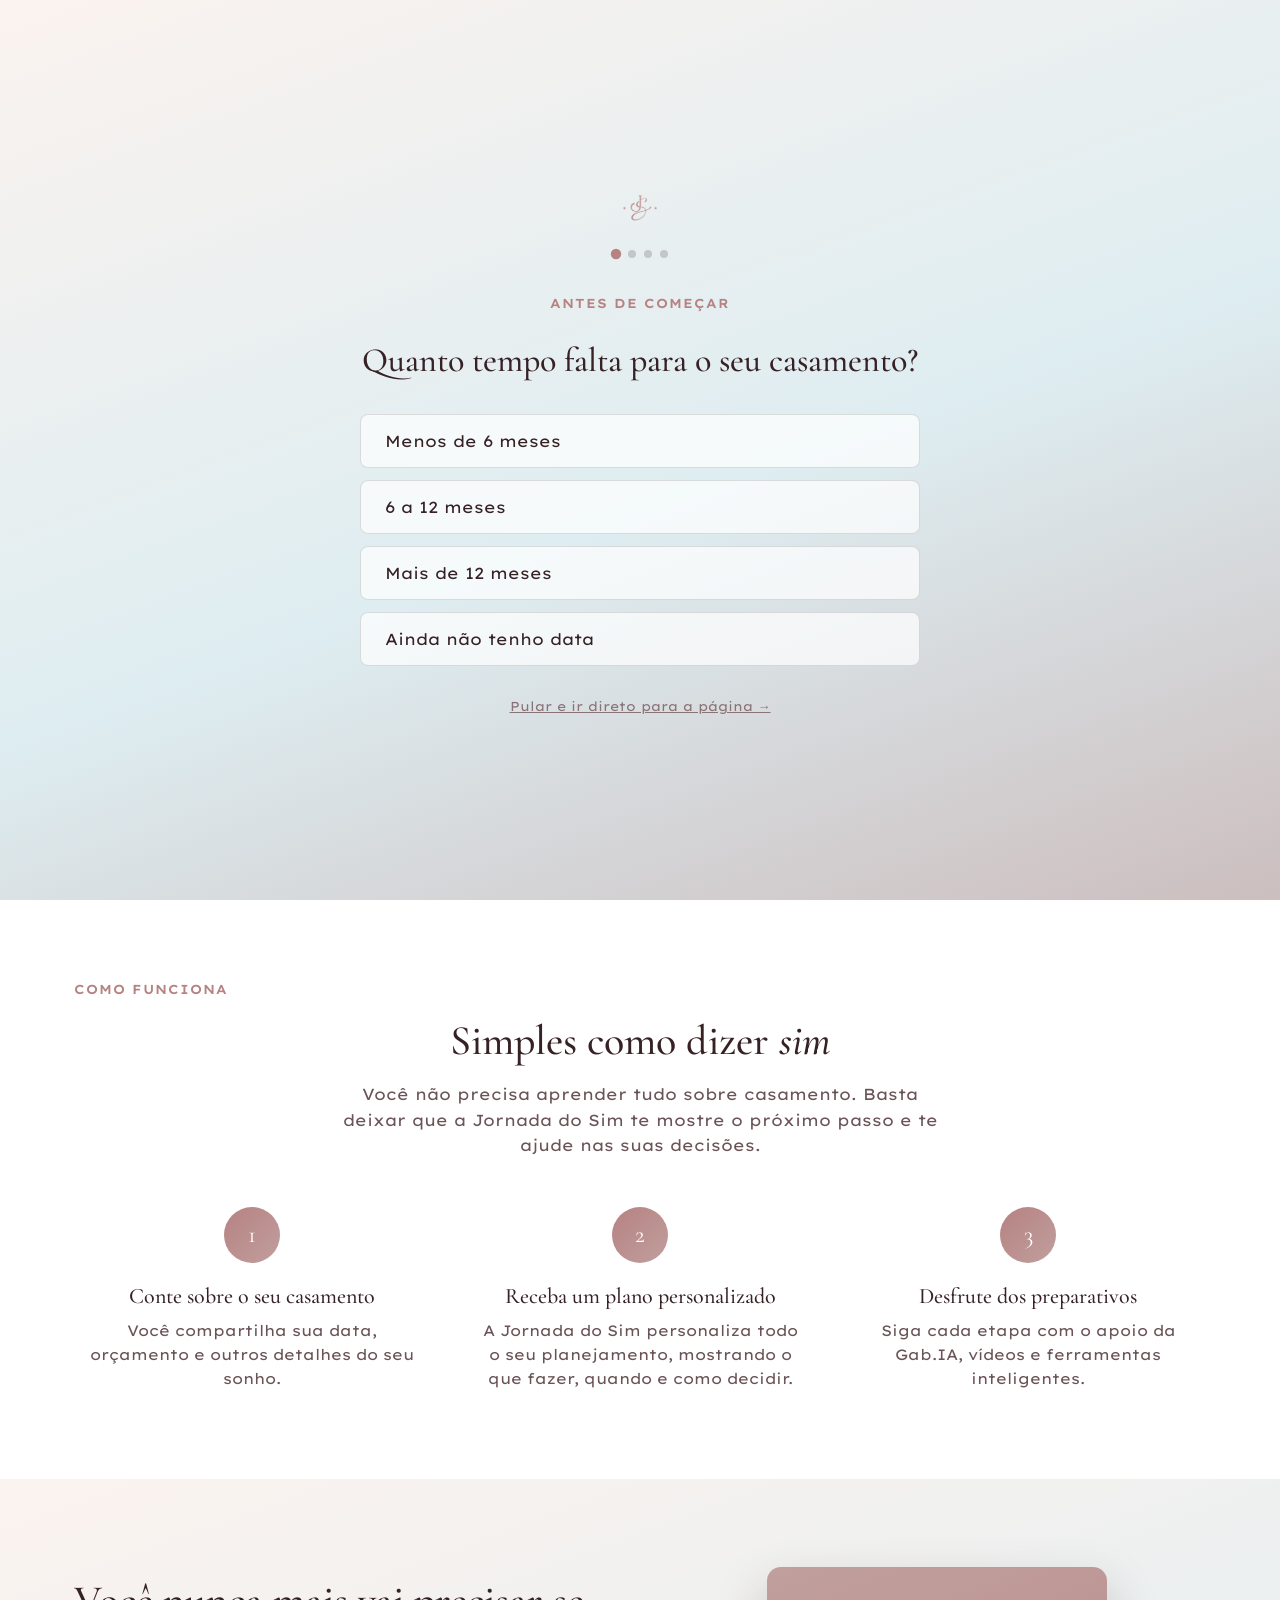
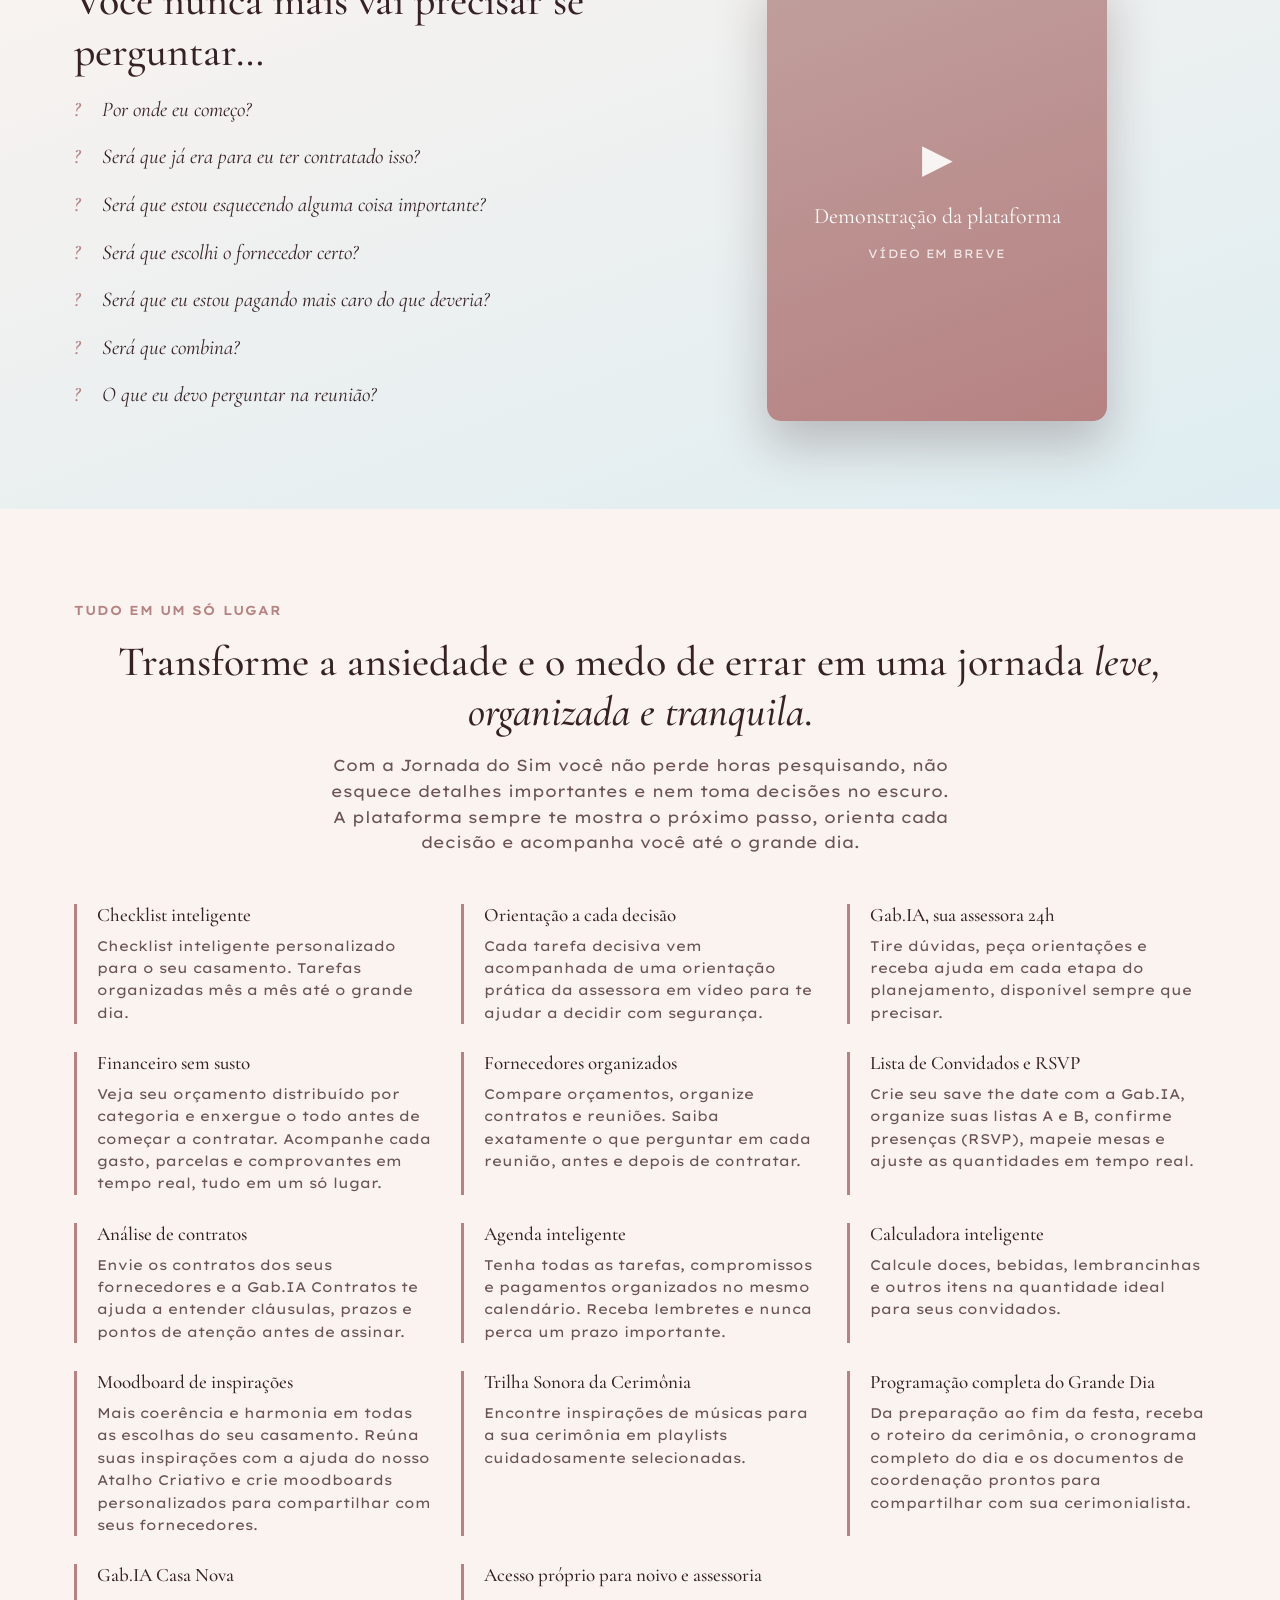
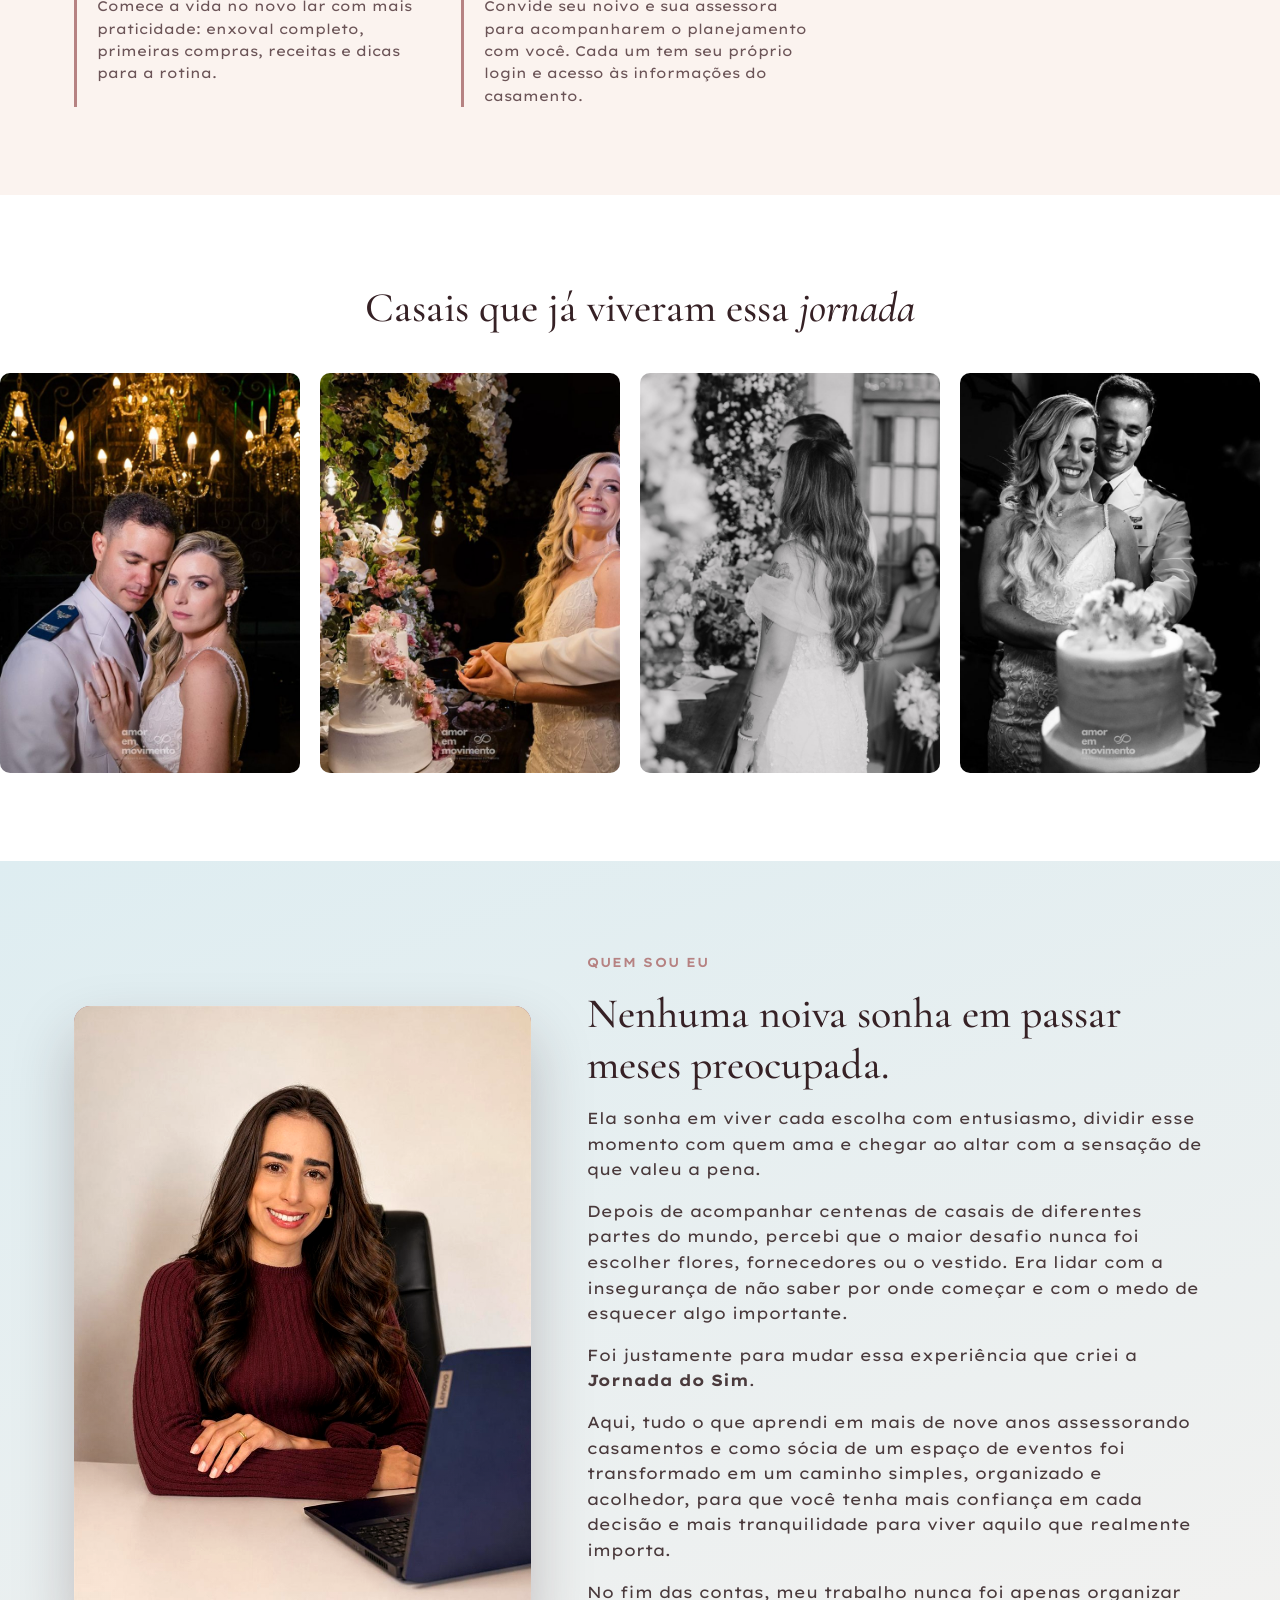
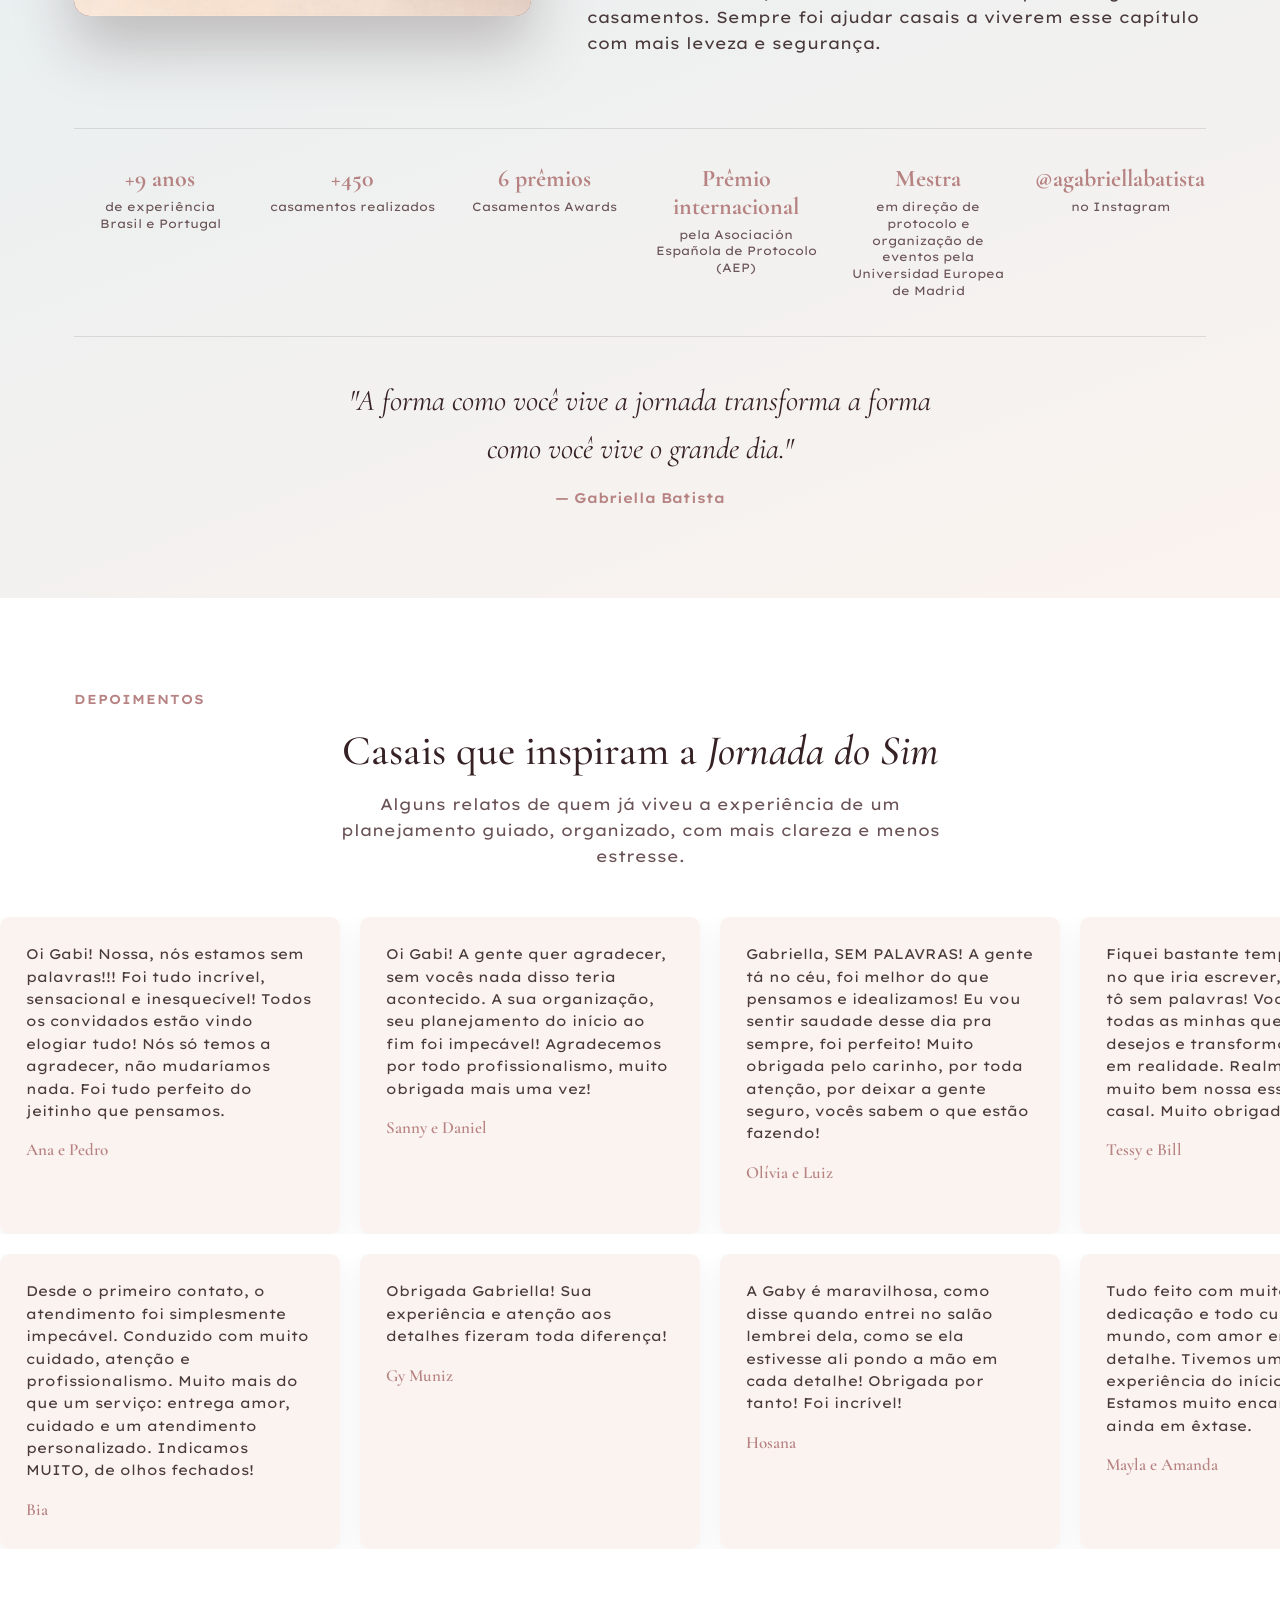
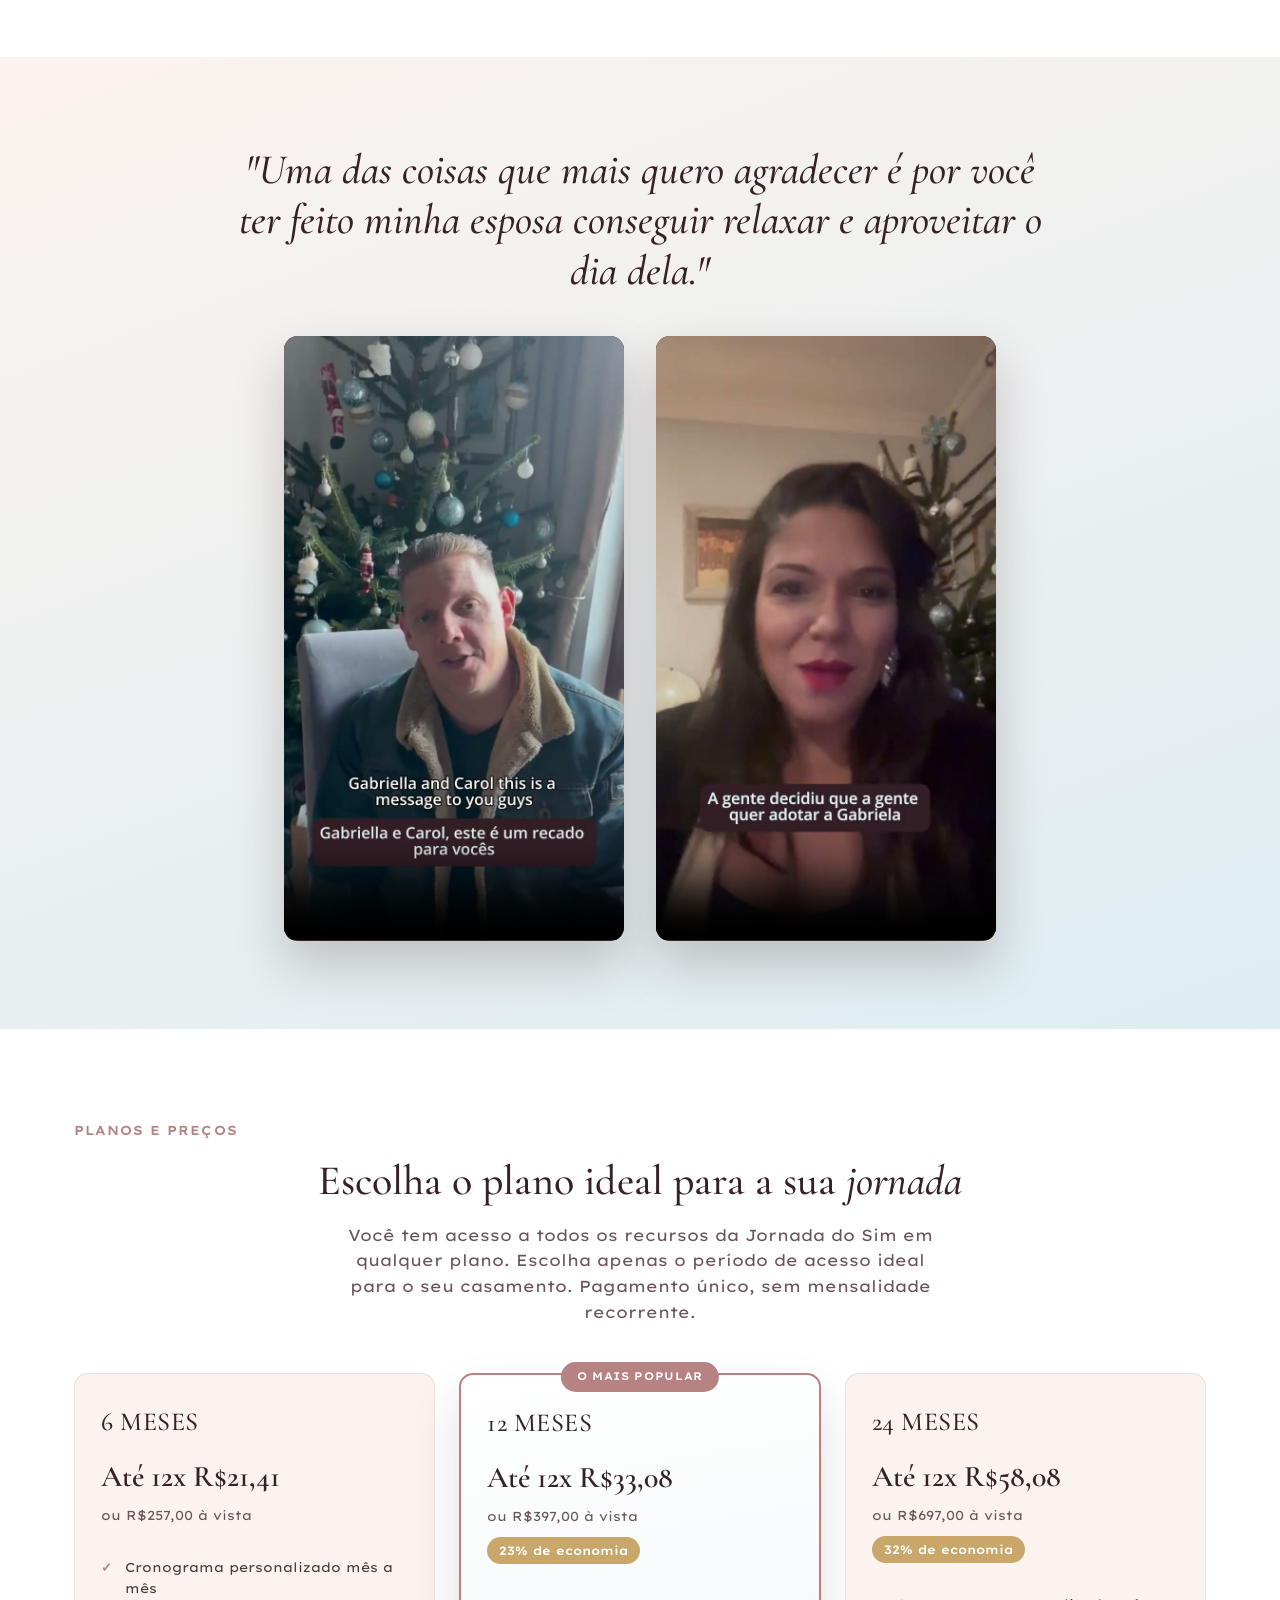
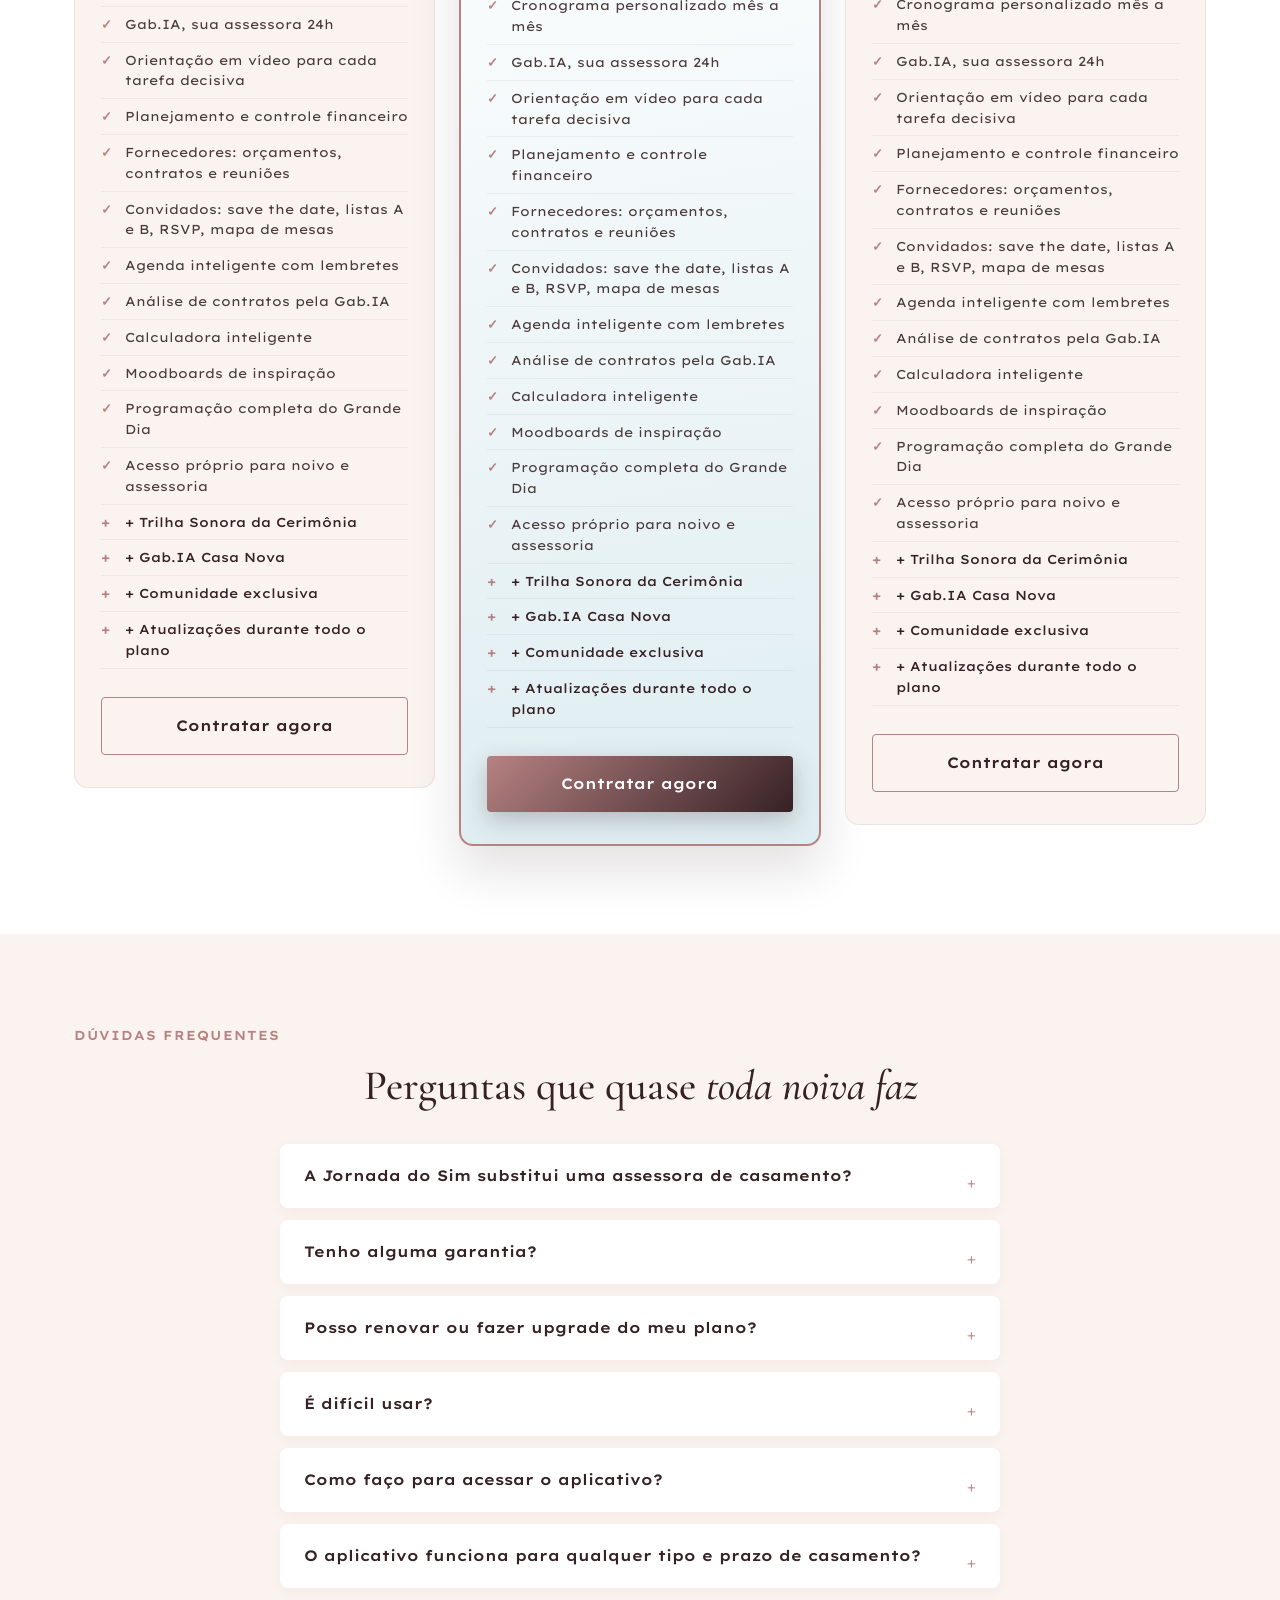
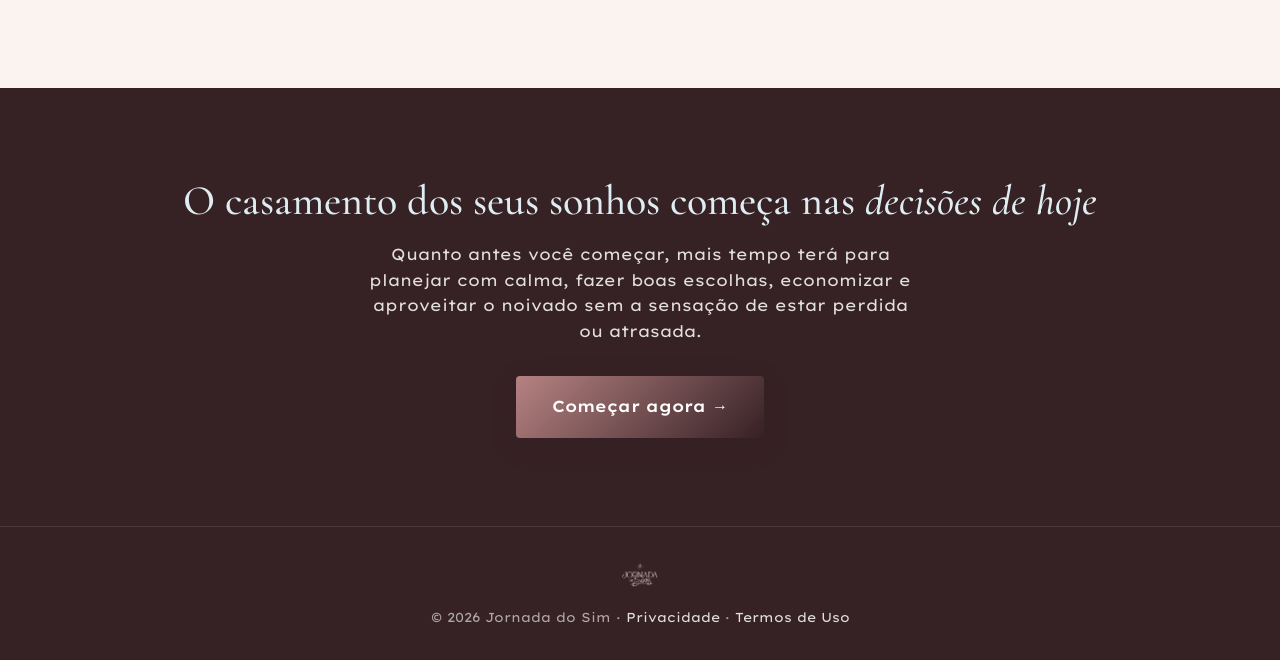
==== index.html @ 30827ecb "Reescreve página completa com a nova Copy da Gabriella (14 recursos, faixas em movimento, vídeos de " ====
<!DOCTYPE html>
<html lang="pt-BR">
<head>
<meta charset="UTF-8">
<meta name="viewport" content="width=device-width, initial-scale=1.0">
<title>Jornada do Sim — O app que te orienta em cada decisão do seu casamento</title>
<meta name="description" content="Nunca mais se sinta perdida. A Jornada do Sim te conduz pelas etapas certas, na ordem certa, com a Gab.IA 24h. Por Gabriella Batista.">
<link rel="icon" href="assets/img/monograma-rosa.png">
<link rel="preconnect" href="https://fonts.googleapis.com">
<link rel="preconnect" href="https://fonts.gstatic.com" crossorigin>
<link href="https://fonts.googleapis.com/css2?family=Cormorant+Garamond:ital,wght@0,400;0,500;0,600;1,500&family=Lexend+Exa:wght@300;400;500;600;700&display=swap" rel="stylesheet">
<link rel="stylesheet" href="css/styles.css">
</head>
<body>

<!-- MINI-DIAGNÓSTICO (camada opcional antes da página) -->
<div id="diagnostico" class="diagnostico">
  <div class="diagnostico-inner">
    <img src="assets/img/monograma-rosa.png" alt="" class="diagnostico-logo" aria-hidden="true">
    <div class="diagnostico-dots" aria-hidden="true">
      <span class="dot active" data-dot="1"></span>
      <span class="dot" data-dot="2"></span>
      <span class="dot" data-dot="3"></span>
      <span class="dot" data-dot="4"></span>
    </div>
    <div class="diagnostico-step active" data-step="1">
      <span class="eyebrow">Antes de começar</span>
      <h2>Quanto tempo falta para o seu casamento?</h2>
      <div class="diagnostico-options">
        <button class="diagnostico-option" data-answer="tempo:urgente">Menos de 6 meses</button>
        <button class="diagnostico-option" data-answer="tempo:medio">6 a 12 meses</button>
        <button class="diagnostico-option" data-answer="tempo:longo">Mais de 12 meses</button>
        <button class="diagnostico-option" data-answer="tempo:indefinido">Ainda não tenho data</button>
      </div>
    </div>
    <div class="diagnostico-step" data-step="2">
      <span class="eyebrow">Pergunta 2 de 4</span>
      <h2>O que mais te preocupa no planejamento?</h2>
      <div class="diagnostico-options">
        <button class="diagnostico-option" data-answer="perfil:financeiro">Orçamento e gastos</button>
        <button class="diagnostico-option" data-answer="perfil:fornecedores">Escolher os fornecedores certos</button>
        <button class="diagnostico-option" data-answer="perfil:organizacao">Organizar tudo sem esquecer nada</button>
        <button class="diagnostico-option" data-answer="perfil:tempo">Conciliar com a rotina corrida</button>
      </div>
    </div>
    <div class="diagnostico-step" data-step="3">
      <span class="eyebrow">Pergunta 3 de 4</span>
      <h2>Como você se sente hoje em relação ao seu casamento?</h2>
      <div class="diagnostico-options">
        <button class="diagnostico-option" data-answer="sentimento:animada">Animada, mas um pouco perdida</button>
        <button class="diagnostico-option" data-answer="sentimento:ansiosa">Ansiosa, com medo de errar</button>
        <button class="diagnostico-option" data-answer="sentimento:confiante">Confiante, só preciso de direção</button>
        <button class="diagnostico-option" data-answer="sentimento:sobrecarregada">Sobrecarregada, sem tempo pra nada</button>
      </div>
    </div>
    <div class="diagnostico-step" data-step="4">
      <span class="eyebrow">Última pergunta</span>
      <h2>Se existisse um app simples que te orienta em cada decisão, você começaria hoje?</h2>
      <div class="diagnostico-options">
        <button class="diagnostico-option" data-answer="decisao:agora">Sim, quero começar agora</button>
        <button class="diagnostico-option" data-answer="decisao:entender">Sim, mas quero entender melhor antes</button>
      </div>
    </div>
    <div class="diagnostico-step diagnostico-result" data-step="result">
      <span class="eyebrow">Seu diagnóstico</span>
      <h2 id="diagnostico-titulo">Seu perfil de noiva</h2>
      <p id="diagnostico-texto">Preparando sua análise...</p>
      <a href="#planos" id="diagnostico-cta" class="btn btn-primary btn-large">Ver meus planos →</a>
    </div>
    <button type="button" id="diagnostico-skip" class="diagnostico-skip">Pular e ir direto para a página →</button>
  </div>
</div>

<!-- CABEÇALHO -->
<header class="site-header">
  <div class="container header-inner">
    <img src="assets/img/logo-rosa.png" alt="Jornada do Sim" class="header-logo">
    <a href="#planos" class="btn btn-small btn-primary">Ver planos</a>
  </div>
</header>

<main>

  <!-- HERO -->
  <section class="hero">
    <img src="assets/img/faixa-2-rosa.svg" alt="" class="hero-faixa hero-faixa-1" aria-hidden="true">
    <img src="assets/img/faixa-1-rosa.svg" alt="" class="hero-faixa hero-faixa-2" aria-hidden="true">
    <div class="container hero-centered">
      <img src="assets/img/monograma-rosa.png" alt="" class="hero-monograma" aria-hidden="true">
      <span class="eyebrow">✦ Plataforma exclusiva · Por Gabriella Batista</span>
      <h1>O app que te acompanha e orienta em cada decisão do seu casamento.</h1>
      <p class="hero-sub">Nunca mais se sinta perdida! Na Jornada do Sim você é conduzida pelas etapas certas, na ordem certa e com apoio para tomar cada decisão.</p>
      <a href="#planos" class="btn btn-primary btn-large">Ver planos</a>
      <ul class="hero-trust">
        <li>✓ Acesso imediato</li>
        <li>✓ +450 noivas atendidas</li>
        <li>✓ Inclui Gab.IA 24h</li>
      </ul>
    </div>
  </section>

  <!-- FAIXA BENEFÍCIOS - EM MOVIMENTO -->
  <section class="benefits-marquee" aria-label="Benefícios">
    <div class="marquee">
      <div class="marquee-track">
        <span>App inteligente personalizado para você</span><span class="marquee-sep">✦</span>
        <span>Para cada decisão, uma orientação prática</span><span class="marquee-sep">✦</span>
        <span>Planejamento financeiro</span><span class="marquee-sep">✦</span>
        <span>Análise de contratos</span><span class="marquee-sep">✦</span>
        <span>Assessora Gab.IA 24h disponível</span><span class="marquee-sep">✦</span>
        <span>Lembretes de tarefas e pagamentos</span><span class="marquee-sep">✦</span>
        <span>Tudo organizado em um só lugar</span><span class="marquee-sep">✦</span>
        <span>Prático e fácil de usar</span><span class="marquee-sep">✦</span>
        <span>Acesse de qualquer dispositivo</span><span class="marquee-sep">✦</span>
        <span>Seu casamento na palma da sua mão</span><span class="marquee-sep">✦</span>
        <span>Coerência e harmonia nas suas escolhas</span><span class="marquee-sep">✦</span>
      </div>
      <div class="marquee-track" aria-hidden="true">
        <span>App inteligente personalizado para você</span><span class="marquee-sep">✦</span>
        <span>Para cada decisão, uma orientação prática</span><span class="marquee-sep">✦</span>
        <span>Planejamento financeiro</span><span class="marquee-sep">✦</span>
        <span>Análise de contratos</span><span class="marquee-sep">✦</span>
        <span>Assessora Gab.IA 24h disponível</span><span class="marquee-sep">✦</span>
        <span>Lembretes de tarefas e pagamentos</span><span class="marquee-sep">✦</span>
        <span>Tudo organizado em um só lugar</span><span class="marquee-sep">✦</span>
        <span>Prático e fácil de usar</span><span class="marquee-sep">✦</span>
        <span>Acesse de qualquer dispositivo</span><span class="marquee-sep">✦</span>
        <span>Seu casamento na palma da sua mão</span><span class="marquee-sep">✦</span>
        <span>Coerência e harmonia nas suas escolhas</span><span class="marquee-sep">✦</span>
      </div>
    </div>
  </section>

  <!-- COMO FUNCIONA -->
  <section class="how-it-works reveal">
    <div class="container">
      <span class="eyebrow center">Como funciona</span>
      <h2 class="section-title center">Simples como dizer <em>sim</em></h2>
      <p class="section-sub center">Você não precisa aprender tudo sobre casamento. Basta deixar que a Jornada do Sim te mostre o próximo passo e te ajude nas suas decisões.</p>
      <div class="steps-grid">
        <div class="step-card">
          <span class="step-number">1</span>
          <h3>Conte sobre o seu casamento</h3>
          <p>Você compartilha sua data, orçamento e outros detalhes do seu sonho.</p>
        </div>
        <div class="step-card">
          <span class="step-number">2</span>
          <h3>Receba um plano personalizado</h3>
          <p>A Jornada do Sim personaliza todo o seu planejamento, mostrando o que fazer, quando e como decidir.</p>
        </div>
        <div class="step-card">
          <span class="step-number">3</span>
          <h3>Desfrute dos preparativos</h3>
          <p>Siga cada etapa com o apoio da Gab.IA, vídeos e ferramentas inteligentes.</p>
        </div>
      </div>
    </div>
  </section>

  <!-- DEMONSTRAÇÃO VISUAL -->
  <section class="demo-visual reveal">
    <div class="container demo-visual-grid">
      <div class="demo-visual-copy">
        <h2 class="section-title">Você nunca mais vai precisar se perguntar…</h2>
        <ul class="demo-questions">
          <li>Por onde eu começo?</li>
          <li>Será que já era para eu ter contratado isso?</li>
          <li>Será que estou esquecendo alguma coisa importante?</li>
          <li>Será que escolhi o fornecedor certo?</li>
          <li>Será que eu estou pagando mais caro do que deveria?</li>
          <li>Será que combina?</li>
          <li>O que eu devo perguntar na reunião?</li>
        </ul>
      </div>
      <div class="demo-visual-media">
        <div class="video-placeholder">
          <span class="video-placeholder-icon">▶</span>
          <p>Demonstração da plataforma</p>
          <small>Vídeo em breve</small>
        </div>
      </div>
    </div>
  </section>

  <!-- EXPLICAÇÃO DO PRODUTO -->
  <section class="features reveal">
    <div class="container">
      <span class="eyebrow center">Tudo em um só lugar</span>
      <h2 class="section-title center">Transforme a ansiedade e o medo de errar em uma jornada <em>leve, organizada e tranquila</em>.</h2>
      <p class="section-sub center">Com a Jornada do Sim você não perde horas pesquisando, não esquece detalhes importantes e nem toma decisões no escuro. A plataforma sempre te mostra o próximo passo, orienta cada decisão e acompanha você até o grande dia.</p>
      <div class="features-grid">
        <div class="feature-item"><h3>Checklist inteligente</h3><p>Checklist inteligente personalizado para o seu casamento. Tarefas organizadas mês a mês até o grande dia.</p></div>
        <div class="feature-item"><h3>Orientação a cada decisão</h3><p>Cada tarefa decisiva vem acompanhada de uma orientação prática da assessora em vídeo para te ajudar a decidir com segurança.</p></div>
        <div class="feature-item"><h3>Gab.IA, sua assessora 24h</h3><p>Tire dúvidas, peça orientações e receba ajuda em cada etapa do planejamento, disponível sempre que precisar.</p></div>
        <div class="feature-item"><h3>Financeiro sem susto</h3><p>Veja seu orçamento distribuído por categoria e enxergue o todo antes de começar a contratar. Acompanhe cada gasto, parcelas e comprovantes em tempo real, tudo em um só lugar.</p></div>
        <div class="feature-item"><h3>Fornecedores organizados</h3><p>Compare orçamentos, organize contratos e reuniões. Saiba exatamente o que perguntar em cada reunião, antes e depois de contratar.</p></div>
        <div class="feature-item"><h3>Lista de Convidados e RSVP</h3><p>Crie seu save the date com a Gab.IA, organize suas listas A e B, confirme presenças (RSVP), mapeie mesas e ajuste as quantidades em tempo real.</p></div>
        <div class="feature-item"><h3>Análise de contratos</h3><p>Envie os contratos dos seus fornecedores e a Gab.IA Contratos te ajuda a entender cláusulas, prazos e pontos de atenção antes de assinar.</p></div>
        <div class="feature-item"><h3>Agenda inteligente</h3><p>Tenha todas as tarefas, compromissos e pagamentos organizados no mesmo calendário. Receba lembretes e nunca perca um prazo importante.</p></div>
        <div class="feature-item"><h3>Calculadora inteligente</h3><p>Calcule doces, bebidas, lembrancinhas e outros itens na quantidade ideal para seus convidados.</p></div>
        <div class="feature-item"><h3>Moodboard de inspirações</h3><p>Mais coerência e harmonia em todas as escolhas do seu casamento. Reúna suas inspirações com a ajuda do nosso Atalho Criativo e crie moodboards personalizados para compartilhar com seus fornecedores.</p></div>
        <div class="feature-item"><h3>Trilha Sonora da Cerimônia</h3><p>Encontre inspirações de músicas para a sua cerimônia em playlists cuidadosamente selecionadas.</p></div>
        <div class="feature-item"><h3>Programação completa do Grande Dia</h3><p>Da preparação ao fim da festa, receba o roteiro da cerimônia, o cronograma completo do dia e os documentos de coordenação prontos para compartilhar com sua cerimonialista.</p></div>
        <div class="feature-item"><h3>Gab.IA Casa Nova</h3><p>Comece a vida no novo lar com mais praticidade: enxoval completo, primeiras compras, receitas e dicas para a rotina.</p></div>
        <div class="feature-item"><h3>Acesso próprio para noivo e assessoria</h3><p>Convide seu noivo e sua assessora para acompanharem o planejamento com você. Cada um tem seu próprio login e acesso às informações do casamento.</p></div>
      </div>
    </div>
  </section>

  <!-- FOTOS DE CASAIS - FAIXA EM MOVIMENTO -->
  <section class="gallery reveal">
    <div class="container">
      <h2 class="section-title center">Casais que já viveram essa <em>jornada</em></h2>
    </div>
    <div class="photo-marquee">
      <div class="photo-marquee-track">
        <img src="assets/img/casal-real-4-lustre.jpg" alt="Casal recém-casado" class="photo-marquee-item">
        <img src="assets/img/casal-real-1-cake-color.jpg" alt="Casal cortando o bolo" class="photo-marquee-item">
        <img src="assets/img/casal-real-3-noiva-pb.jpg" alt="Noiva de vestido de renda" class="photo-marquee-item">
        <img src="assets/img/casal-real-2-cake-pb.jpg" alt="Casal sorrindo" class="photo-marquee-item">
        <img src="assets/img/casal-real-5-veu-pb.jpg" alt="Noiva ajustando o véu" class="photo-marquee-item">
        <img src="assets/img/casal-real-8-flavia-thales.jpg" alt="Cerimônia emocionante" class="photo-marquee-item">
        <img src="assets/img/casal-real-9-noiva-day.jpg" alt="Noiva em frente ao arco de flores" class="photo-marquee-item">
      </div>
      <div class="photo-marquee-track" aria-hidden="true">
        <img src="assets/img/casal-real-4-lustre.jpg" alt="" class="photo-marquee-item">
        <img src="assets/img/casal-real-1-cake-color.jpg" alt="" class="photo-marquee-item">
        <img src="assets/img/casal-real-3-noiva-pb.jpg" alt="" class="photo-marquee-item">
        <img src="assets/img/casal-real-2-cake-pb.jpg" alt="" class="photo-marquee-item">
        <img src="assets/img/casal-real-5-veu-pb.jpg" alt="" class="photo-marquee-item">
        <img src="assets/img/casal-real-8-flavia-thales.jpg" alt="" class="photo-marquee-item">
        <img src="assets/img/casal-real-9-noiva-day.jpg" alt="" class="photo-marquee-item">
      </div>
    </div>
  </section>

  <!-- AUTORIDADE / QUEM SOU EU -->
  <section class="about reveal">
    <div class="container about-grid">
      <div class="about-photo-wrap">
        <img src="assets/img/gabi-nova.jpg" alt="Gabriella Batista" class="about-photo">
      </div>
      <div class="about-copy">
        <span class="eyebrow">Quem sou eu</span>
        <h2 class="section-title">Nenhuma noiva sonha em passar meses preocupada.</h2>
        <p>Ela sonha em viver cada escolha com entusiasmo, dividir esse momento com quem ama e chegar ao altar com a sensação de que valeu a pena.</p>
        <p>Depois de acompanhar centenas de casais de diferentes partes do mundo, percebi que o maior desafio nunca foi escolher flores, fornecedores ou o vestido. Era lidar com a insegurança de não saber por onde começar e com o medo de esquecer algo importante.</p>
        <p>Foi justamente para mudar essa experiência que criei a <strong>Jornada do Sim</strong>.</p>
        <p>Aqui, tudo o que aprendi em mais de nove anos assessorando casamentos e como sócia de um espaço de eventos foi transformado em um caminho simples, organizado e acolhedor, para que você tenha mais confiança em cada decisão e mais tranquilidade para viver aquilo que realmente importa.</p>
        <p>No fim das contas, meu trabalho nunca foi apenas organizar casamentos. Sempre foi ajudar casais a viverem esse capítulo com mais leveza e segurança.</p>
      </div>
    </div>
    <div class="container">
      <div class="about-stats-grid">
        <div class="about-stat"><strong>+9 anos</strong><span>de experiência<br>Brasil e Portugal</span></div>
        <div class="about-stat"><strong>+450</strong><span>casamentos realizados</span></div>
        <div class="about-stat"><strong>6 prêmios</strong><span>Casamentos Awards</span></div>
        <div class="about-stat"><strong>Prêmio internacional</strong><span>pela Asociación Española de Protocolo (AEP)</span></div>
        <div class="about-stat"><strong>Mestra</strong><span>em direção de protocolo e organização de eventos pela Universidad Europea de Madrid</span></div>
        <div class="about-stat"><strong><a href="https://www.instagram.com/agabriellabatista" target="_blank" rel="noopener">@agabriellabatista</a></strong><span>no Instagram</span></div>
      </div>
      <blockquote class="about-quote">
        <p>"A forma como você vive a jornada transforma a forma como você vive o grande dia."</p>
        <cite>— Gabriella Batista</cite>
      </blockquote>
    </div>
  </section>

  <!-- PROVA / DEPOIMENTOS - FAIXA EM MOVIMENTO -->
  <section class="testimonials reveal">
    <div class="container">
      <span class="eyebrow center">Depoimentos</span>
      <h2 class="section-title center">Casais que inspiram a <em>Jornada do Sim</em></h2>
      <p class="section-sub center">Alguns relatos de quem já viveu a experiência de um planejamento guiado, organizado, com mais clareza e menos estresse.</p>
    </div>
    <div class="testimonial-marquee">
      <div class="testimonial-marquee-track">
        <blockquote class="tm-card"><p>Oi Gabi! Nossa, nós estamos sem palavras!!! Foi tudo incrível, sensacional e inesquecível! Todos os convidados estão vindo elogiar tudo! Nós só temos a agradecer, não mudaríamos nada. Foi tudo perfeito do jeitinho que pensamos.</p><cite>Ana e Pedro</cite></blockquote>
        <blockquote class="tm-card"><p>Oi Gabi! A gente quer agradecer, sem vocês nada disso teria acontecido. A sua organização, seu planejamento do início ao fim foi impecável! Agradecemos por todo profissionalismo, muito obrigada mais uma vez!</p><cite>Sanny e Daniel</cite></blockquote>
        <blockquote class="tm-card"><p>Gabriella, SEM PALAVRAS! A gente tá no céu, foi melhor do que pensamos e idealizamos! Eu vou sentir saudade desse dia pra sempre, foi perfeito! Muito obrigada pelo carinho, por toda atenção, por deixar a gente seguro, vocês sabem o que estão fazendo!</p><cite>Olívia e Luiz</cite></blockquote>
        <blockquote class="tm-card"><p>Fiquei bastante tempo pensando no que iria escrever, porque eu tô sem palavras! Você entendeu todas as minhas questões, meus desejos e transformou o sonho em realidade. Realmente captou muito bem nossa essência como casal. Muito obrigado por tudo!</p><cite>Tessy e Bill</cite></blockquote>
        <blockquote class="tm-card"><p>A Gabi é maravilhosa, juro! Um dos motivos de ter fechado foi porque sou uma mulher muito ocupada. Ela passa segurança pra gente, profissionalismo! Foi uma grata surpresa, sempre atenciosa, impecável! A gente tava esperando uma coisa boa, mas superou!</p><cite>Kathleen e Christopher</cite></blockquote>
        <blockquote class="tm-card"><p>Gabi foi simplesmente maravilhosa! Sensível, paciente e atenta a cada detalhe. Ela não só entendeu tudo o que eu queria, mas também captou o que eu nem sabia que queria, transformando tudo em uma celebração absolutamente inesquecível. Muito obrigada!</p><cite>Carol e Fernando</cite></blockquote>
        <blockquote class="tm-card"><p>Fiquei encantada com o acolhimento e cuidado comigo e meu noivo. As reuniões com a Gabi foram essenciais, ela realmente sabe o que está fazendo e como fazer. Um trabalho de excelência surreal! Sempre que lembrar do meu casamento vou lembrar que tudo foi perfeito.</p><cite>Raquel e Leonardo</cite></blockquote>
        <blockquote class="tm-card"><p>Gabriella foi impecável! Ela presta atenção em cada mínimo detalhe, que muitos a gente nem fazia ideia que tinha que resolver.</p><cite>Mellina</cite></blockquote>
        <blockquote class="tm-card"><p>Toda a organização do casamento com a Gabi foi impecável. Atenta a TODOS os detalhes, desde a organização das mesas até a decoração. A nossa decoração ficou muito além das nossas expectativas! Recomendamos muito!</p><cite>Bruna</cite></blockquote>
        <blockquote class="tm-card"><p>Vocês são sensacionais, cada um de vocês. Mas óbvio que não posso deixar de mencionar nossa cerimonialista paciente e querida Gabriella! Nosso coração é só gratidão! Nunca vamos esquecer!</p><cite>Karolyne</cite></blockquote>
        <blockquote class="tm-card"><p>Eu não tenho palavras para agradecer, do fundo do coração. Sem dúvidas foi o dia mais feliz da minha vida. Todos os convidados elogiaram muito. Tudo saiu perfeito. Com toda certeza foi o melhor investimento que fizemos na nossa vida!</p><cite>Natália</cite></blockquote>
      </div>
      <div class="testimonial-marquee-track" aria-hidden="true">
        <blockquote class="tm-card"><p>Oi Gabi! Nossa, nós estamos sem palavras!!! Foi tudo incrível, sensacional e inesquecível! Todos os convidados estão vindo elogiar tudo! Nós só temos a agradecer, não mudaríamos nada.</p><cite>Ana e Pedro</cite></blockquote>
        <blockquote class="tm-card"><p>Oi Gabi! A gente quer agradecer, sem vocês nada disso teria acontecido. A sua organização, seu planejamento do início ao fim foi impecável!</p><cite>Sanny e Daniel</cite></blockquote>
        <blockquote class="tm-card"><p>Gabriella, SEM PALAVRAS! A gente tá no céu, foi melhor do que pensamos e idealizamos! Eu vou sentir saudade desse dia pra sempre, foi perfeito!</p><cite>Olívia e Luiz</cite></blockquote>
        <blockquote class="tm-card"><p>Você entendeu todas as minhas questões, meus desejos e transformou o sonho em realidade. Realmente captou muito bem nossa essência como casal.</p><cite>Tessy e Bill</cite></blockquote>
        <blockquote class="tm-card"><p>A Gabi é maravilhosa, juro! Ela passa segurança pra gente, profissionalismo! Foi uma grata surpresa, sempre atenciosa, impecável!</p><cite>Kathleen e Christopher</cite></blockquote>
      </div>
    </div>
    <div class="testimonial-marquee">
      <div class="testimonial-marquee-track reverse">
        <blockquote class="tm-card"><p>Desde o primeiro contato, o atendimento foi simplesmente impecável. Conduzido com muito cuidado, atenção e profissionalismo. Muito mais do que um serviço: entrega amor, cuidado e um atendimento personalizado. Indicamos MUITO, de olhos fechados!</p><cite>Bia</cite></blockquote>
        <blockquote class="tm-card"><p>Obrigada Gabriella! Sua experiência e atenção aos detalhes fizeram toda diferença!</p><cite>Gy Muniz</cite></blockquote>
        <blockquote class="tm-card"><p>A Gaby é maravilhosa, como disse quando entrei no salão lembrei dela, como se ela estivesse ali pondo a mão em cada detalhe! Obrigada por tanto! Foi incrível!</p><cite>Hosana</cite></blockquote>
        <blockquote class="tm-card"><p>Tudo feito com muito carinho, dedicação e todo cuidado do mundo, com amor em cada detalhe. Tivemos uma ótima experiência do início ao fim. Estamos muito encantadas e ainda em êxtase.</p><cite>Mayla e Amanda</cite></blockquote>
        <blockquote class="tm-card"><p>Desde o primeiro momento, todo o andamento até o grande dia foi tão organizado que ficamos seguros e com a certeza que daria certo. Confiamos de olhos fechados e foi muito além das nossas expectativas.</p><cite>Nathália</cite></blockquote>
        <blockquote class="tm-card"><p>Nosso sentimento é de gratidão e felicidade pelo atendimento do início ao fim. Todos os detalhes respeitados com carinho e muito capricho. Não poderíamos ter feito uma escolha melhor. Nosso muito obrigado!</p><cite>Marco</cite></blockquote>
        <blockquote class="tm-card"><p>A Gabi foi incrível em suas orientações e ajustes de cada detalhe. Vocês fazem parte da nossa história! Com muito carinho agradecemos todo profissionalismo e dedicação. Muito obrigado!</p><cite>Lygia e Edson</cite></blockquote>
        <blockquote class="tm-card"><p>Desde o primeiro contato e toda assessoria que Gabi deu (super fofa e paciente!), demonstram que amam o que fazem! Tornou nosso dia mais especial do que já era!</p><cite>Priscila</cite></blockquote>
        <blockquote class="tm-card"><p>Vocês me proporcionaram um serviço acima da excelência! Foi tudo perfeito e além do que eu imaginava. Casaria 30x com vocês. Minha mais sincera e eterna gratidão por ter feito meu dia inesquecível!</p><cite>Kauanna</cite></blockquote>
        <blockquote class="tm-card"><p>Gente, o que é a Gabi?! Eu estou extasiada. Foi tudo tão perfeito, tão tranquilo. Faltam palavras pra agradecer, mas sobra amor e gratidão. Muito feliz por saber que a minha escolha foi a melhor escolha.</p><cite>Ethyenne e Marcelo</cite></blockquote>
      </div>
      <div class="testimonial-marquee-track reverse" aria-hidden="true">
        <blockquote class="tm-card"><p>Desde o primeiro contato, o atendimento foi simplesmente impecável. Muito mais do que um serviço: entrega amor, cuidado e um atendimento personalizado. Indicamos MUITO!</p><cite>Bia</cite></blockquote>
        <blockquote class="tm-card"><p>Obrigada Gabriella! Sua experiência e atenção aos detalhes fizeram toda diferença!</p><cite>Gy Muniz</cite></blockquote>
        <blockquote class="tm-card"><p>A Gaby é maravilhosa! Como se ela estivesse ali pondo a mão em cada detalhe! Obrigada por tanto! Foi incrível!</p><cite>Hosana</cite></blockquote>
        <blockquote class="tm-card"><p>Tudo feito com muito carinho, dedicação e todo cuidado do mundo. Estamos muito encantadas e ainda em êxtase.</p><cite>Mayla e Amanda</cite></blockquote>
        <blockquote class="tm-card"><p>Confiamos de olhos fechados e foi muito além das nossas expectativas.</p><cite>Nathália</cite></blockquote>
      </div>
    </div>
  </section>

  <!-- PROVA - 2 DEPOIMENTOS EM VÍDEO -->
  <section class="video-testimonials reveal">
    <div class="container">
      <h2 class="section-title center">"Uma das coisas que mais quero agradecer é por você ter feito minha esposa conseguir relaxar e aproveitar o dia dela."</h2>
      <div class="video-grid">
        <div class="video-card">
          <video controls preload="metadata" playsinline poster="assets/img/ross-poster.jpg">
            <source src="assets/video/ross.mp4" type="video/mp4">
            Seu navegador não suporta vídeo.
          </video>
        </div>
        <div class="video-card">
          <video controls preload="metadata" playsinline poster="assets/img/tayra-poster.jpg">
            <source src="assets/video/tayra.mp4" type="video/mp4">
            Seu navegador não suporta vídeo.
          </video>
        </div>
      </div>
    </div>
  </section>

  <!-- PLANOS E PREÇOS -->
  <section class="pricing reveal" id="planos">
    <div class="container">
      <span class="eyebrow center">Planos e preços</span>
      <h2 class="section-title center">Escolha o plano ideal para a sua <em>jornada</em></h2>
      <p class="section-sub center">Você tem acesso a todos os recursos da Jornada do Sim em qualquer plano. Escolha apenas o período de acesso ideal para o seu casamento. Pagamento único, sem mensalidade recorrente.</p>
      <div class="pricing-grid">

        <div class="price-card">
          <h3 class="price-name">6 meses</h3>
          <div class="price-value"><span class="price-installment">Até 12x R$21,41</span><span class="price-cash">ou R$257,00 à vista</span></div>
          <ul class="price-features">
            <li>Cronograma personalizado mês a mês</li>
            <li>Gab.IA, sua assessora 24h</li>
            <li>Orientação em vídeo para cada tarefa decisiva</li>
            <li>Planejamento e controle financeiro</li>
            <li>Fornecedores: orçamentos, contratos e reuniões</li>
            <li>Convidados: save the date, listas A e B, RSVP, mapa de mesas</li>
            <li>Agenda inteligente com lembretes</li>
            <li>Análise de contratos pela Gab.IA</li>
            <li>Calculadora inteligente</li>
            <li>Moodboards de inspiração</li>
            <li>Programação completa do Grande Dia</li>
            <li>Acesso próprio para noivo e assessoria</li>
            <li class="price-plus">+ Trilha Sonora da Cerimônia</li>
            <li class="price-plus">+ Gab.IA Casa Nova</li>
            <li class="price-plus">+ Comunidade exclusiva</li>
            <li class="price-plus">+ Atualizações durante todo o plano</li>
          </ul>
          <a href="#" class="btn btn-outline btn-full">Contratar agora</a>
        </div>

        <div class="price-card price-card-featured">
          <span class="price-badge">O mais popular</span>
          <h3 class="price-name">12 meses</h3>
          <div class="price-value"><span class="price-installment">Até 12x R$33,08</span><span class="price-cash">ou R$397,00 à vista</span><span class="price-economy">23% de economia</span></div>
          <ul class="price-features">
            <li>Cronograma personalizado mês a mês</li>
            <li>Gab.IA, sua assessora 24h</li>
            <li>Orientação em vídeo para cada tarefa decisiva</li>
            <li>Planejamento e controle financeiro</li>
            <li>Fornecedores: orçamentos, contratos e reuniões</li>
            <li>Convidados: save the date, listas A e B, RSVP, mapa de mesas</li>
            <li>Agenda inteligente com lembretes</li>
            <li>Análise de contratos pela Gab.IA</li>
            <li>Calculadora inteligente</li>
            <li>Moodboards de inspiração</li>
            <li>Programação completa do Grande Dia</li>
            <li>Acesso próprio para noivo e assessoria</li>
            <li class="price-plus">+ Trilha Sonora da Cerimônia</li>
            <li class="price-plus">+ Gab.IA Casa Nova</li>
            <li class="price-plus">+ Comunidade exclusiva</li>
            <li class="price-plus">+ Atualizações durante todo o plano</li>
          </ul>
          <a href="#" class="btn btn-primary btn-full">Contratar agora</a>
        </div>

        <div class="price-card">
          <h3 class="price-name">24 meses</h3>
          <div class="price-value"><span class="price-installment">Até 12x R$58,08</span><span class="price-cash">ou R$697,00 à vista</span><span class="price-economy">32% de economia</span></div>
          <ul class="price-features">
            <li>Cronograma personalizado mês a mês</li>
            <li>Gab.IA, sua assessora 24h</li>
            <li>Orientação em vídeo para cada tarefa decisiva</li>
            <li>Planejamento e controle financeiro</li>
            <li>Fornecedores: orçamentos, contratos e reuniões</li>
            <li>Convidados: save the date, listas A e B, RSVP, mapa de mesas</li>
            <li>Agenda inteligente com lembretes</li>
            <li>Análise de contratos pela Gab.IA</li>
            <li>Calculadora inteligente</li>
            <li>Moodboards de inspiração</li>
            <li>Programação completa do Grande Dia</li>
            <li>Acesso próprio para noivo e assessoria</li>
            <li class="price-plus">+ Trilha Sonora da Cerimônia</li>
            <li class="price-plus">+ Gab.IA Casa Nova</li>
            <li class="price-plus">+ Comunidade exclusiva</li>
            <li class="price-plus">+ Atualizações durante todo o plano</li>
          </ul>
          <a href="#" class="btn btn-outline btn-full">Contratar agora</a>
        </div>

      </div>
    </div>
  </section>

  <!-- DÚVIDAS FREQUENTES -->
  <section class="faq reveal">
    <div class="container">
      <span class="eyebrow center">Dúvidas frequentes</span>
      <h2 class="section-title center">Perguntas que quase <em>toda noiva faz</em></h2>
      <div class="faq-list">
        <details class="faq-item">
          <summary>A Jornada do Sim substitui uma assessora de casamento?</summary>
          <p>A Jornada do Sim foi desenvolvida com base na experiência da Gabriella Batista e oferece orientação especializada para todas as etapas do planejamento. Ela não substitui uma assessora presencial no dia do casamento, mas te acompanha em tudo que vem antes. Com ou sem assessoria, você pode planejar seu casamento com a Jornada do Sim.</p>
        </details>
        <details class="faq-item">
          <summary>Tenho alguma garantia?</summary>
          <p>Sim. Você tem 7 dias de garantia: se não for pra você, é só pedir e devolvemos o seu dinheiro.</p>
        </details>
        <details class="faq-item">
          <summary>Posso renovar ou fazer upgrade do meu plano?</summary>
          <p>Sim. Os planos têm período fechado e não são renovados automaticamente. Sempre que desejar, você poderá fazer upgrade ou renovar o seu acesso pela sua conta. Além disso, enviaremos um e-mail de lembrete antes do vencimento do plano para que você não seja pega de surpresa.</p>
        </details>
        <details class="faq-item">
          <summary>É difícil usar?</summary>
          <p>O aplicativo é intuitivo e foi pensado exatamente para noivas que não têm experiência com casamentos ou tecnologia.</p>
        </details>
        <details class="faq-item">
          <summary>Como faço para acessar o aplicativo?</summary>
          <p>O acesso é liberado imediatamente após a confirmação do pagamento. Acesse pelo navegador no celular, tablet ou computador com seu e-mail e senha. Se preferir, baixe o aplicativo Jornada do Sim, disponível para Android na Play Store.</p>
        </details>
        <details class="faq-item">
          <summary>O aplicativo funciona para qualquer tipo e prazo de casamento?</summary>
          <p>Sim! Civil, religioso, na praia, no campo ou no salão. Grande ou íntimo. O aplicativo se adapta ao perfil e data do seu casamento, independente do prazo que tenha.</p>
        </details>
      </div>
    </div>
  </section>

  <!-- CTA FINAL -->
  <section class="final-cta reveal">
    <div class="container">
      <h2>O casamento dos seus sonhos começa nas <em>decisões de hoje</em></h2>
      <p>Quanto antes você começar, mais tempo terá para planejar com calma, fazer boas escolhas, economizar e aproveitar o noivado sem a sensação de estar perdida ou atrasada.</p>
      <a href="#planos" class="btn btn-primary btn-large">Começar agora →</a>
    </div>
  </section>

</main>

<!-- SUPORTE EM CHAT (Gab.IA) -->
<div id="chat-widget" class="chat-widget" hidden>
  <button id="chat-toggle" class="chat-toggle" aria-label="Falar com a Gab.IA">
    <span class="chat-toggle-icon">✦</span>
    <span class="chat-toggle-label">Gab.IA</span>
  </button>
  <div id="chat-panel" class="chat-panel" hidden>
    <div class="chat-header">
      <span>Gab.IA · tire suas dúvidas sobre a oferta</span>
      <button id="chat-close" class="chat-close" aria-label="Fechar">×</button>
    </div>
    <div id="chat-messages" class="chat-messages"></div>
    <div class="chat-suggestions" id="chat-suggestions"></div>
    <form id="chat-form" class="chat-form">
      <input id="chat-input" type="text" placeholder="Digite sua dúvida..." autocomplete="off">
      <button type="submit" aria-label="Enviar">→</button>
    </form>
  </div>
</div>

<footer class="site-footer">
  <div class="container footer-inner">
    <img src="assets/img/logo-branco.png" alt="Jornada do Sim" class="footer-logo">
    <p>© 2026 Jornada do Sim · <a href="privacidade.html">Privacidade</a> · <a href="termos.html">Termos de Uso</a></p>
  </div>
</footer>

<script src="js/main.js"></script>
</body>
</html>
---- css/styles.css ----
:root {
  --ameixa: #362125;
  --romance: #B68282;
  --romance-light: #C09F9D;
  --clareza: #DEEDF1;
  --paz: #FBF3EF;
  --dourado: #C9A76A;
  --branco: #FFFFFF;
  --texto: #3A2E30;

  --font-display: 'Cormorant Garamond', serif;
  --font-body: 'Lexend Exa', sans-serif;

  --max-width: 1180px;
}

* { box-sizing: border-box; margin: 0; padding: 0; }

html { scroll-behavior: smooth; }

body {
  font-family: var(--font-body);
  color: var(--texto);
  background: var(--paz);
  line-height: 1.6;
  -webkit-font-smoothing: antialiased;
  overflow-x: hidden;
}

img { max-width: 100%; display: block; }

.container {
  max-width: var(--max-width);
  margin: 0 auto;
  padding: 0 24px;
}

h1, h2, h3 {
  font-family: var(--font-display);
  color: var(--ameixa);
  font-weight: 500;
  line-height: 1.2;
}

em { font-style: italic; }

.section-title {
  font-size: clamp(28px, 4vw, 42px);
  margin-bottom: 16px;
}

.section-sub {
  max-width: 620px;
  color: #6b5457;
  margin-bottom: 48px;
}

.center { text-align: center; margin-left: auto; margin-right: auto; }

.eyebrow {
  display: inline-block;
  font-family: var(--font-body);
  font-size: 13px;
  font-weight: 600;
  letter-spacing: 0.08em;
  text-transform: uppercase;
  color: var(--romance);
  margin-bottom: 16px;
}

section { padding: 88px 0; }

/* ---------- Buttons ---------- */
.btn {
  display: inline-block;
  font-family: var(--font-body);
  font-weight: 600;
  text-decoration: none;
  border-radius: 4px;
  transition: transform 0.15s ease, box-shadow 0.15s ease;
  cursor: pointer;
  border: none;
  text-align: center;
}

.btn-primary {
  background: linear-gradient(135deg, var(--romance), var(--ameixa));
  color: var(--branco);
  box-shadow: 0 8px 24px rgba(54, 33, 37, 0.25);
}
.btn-primary:hover { transform: translateY(-2px); box-shadow: 0 12px 28px rgba(54, 33, 37, 0.3); }

.btn-outline {
  background: transparent;
  color: var(--ameixa);
  border: 1.5px solid var(--romance);
}
.btn-outline:hover { background: var(--romance); color: var(--branco); }

.btn-large { padding: 18px 36px; font-size: 16px; }
.btn-small { padding: 10px 20px; font-size: 14px; }
.btn-full { display: block; width: 100%; padding: 16px; font-size: 15px; }

/* ---------- Diagnóstico (mini-quiz) ---------- */
.diagnostico {
  position: fixed;
  inset: 0;
  z-index: 200;
  background: linear-gradient(160deg, var(--paz) 0%, var(--clareza) 55%, var(--romance-light) 130%);
  display: flex;
  align-items: center;
  justify-content: center;
  overflow-y: auto;
  padding: 40px 24px;
}
.diagnostico.is-closing { animation: diagnostico-fade-out 0.5s ease forwards; }
@keyframes diagnostico-fade-out { to { opacity: 0; visibility: hidden; } }
.diagnostico-inner { width: 100%; max-width: 560px; text-align: center; position: relative; }
.diagnostico-logo { width: 52px; margin: 0 auto 20px; opacity: 0.85; }
.diagnostico-dots { display: flex; justify-content: center; gap: 8px; margin-bottom: 32px; }
.dot { width: 8px; height: 8px; border-radius: 50%; background: rgba(54,33,37,0.2); transition: background 0.3s ease, transform 0.3s ease; }
.dot.active { background: var(--romance); transform: scale(1.3); }
.dot.done { background: var(--ameixa); }
.diagnostico-step { display: none; animation: diagnostico-slide-in 0.5s ease; }
.diagnostico-step.active { display: block; }
@keyframes diagnostico-slide-in { from { opacity: 0; transform: translateY(16px); } to { opacity: 1; transform: translateY(0); } }
.diagnostico-step h2 { font-size: clamp(24px, 3.4vw, 34px); margin: 12px 0 32px; }
.diagnostico-options { display: flex; flex-direction: column; gap: 12px; }
.diagnostico-option {
  font-family: var(--font-body); font-size: 16px; padding: 16px 24px; border-radius: 8px;
  border: 1px solid rgba(54,33,37,0.15); background: rgba(255,255,255,0.7); color: var(--ameixa);
  cursor: pointer; text-align: left; transition: transform 0.15s ease, background 0.15s ease, border-color 0.15s ease;
}
.diagnostico-option:hover { background: var(--branco); border-color: var(--romance); transform: translateX(4px); }
.diagnostico-result p { font-size: 17px; color: #4a3a3c; max-width: 440px; margin: 0 auto 32px; }
.diagnostico-skip { display: block; margin: 32px auto 0; background: none; border: none; font-family: var(--font-body); font-size: 13px; color: #8a7376; cursor: pointer; text-decoration: underline; }
body.diagnostico-open { overflow: hidden; }

/* ---------- Header ---------- */
.site-header {
  position: sticky; top: 0; z-index: 50;
  background: rgba(251,243,239,0.9); backdrop-filter: blur(8px);
  border-bottom: 1px solid rgba(54,33,37,0.08);
}
.header-inner { display: flex; align-items: center; justify-content: space-between; padding: 8px 24px; }
.header-logo { height: 120px; width: auto; margin: -24px 0; }

/* ---------- Hero ---------- */
.hero {
  position: relative;
  padding: 80px 0 72px;
  background: linear-gradient(160deg, var(--paz) 0%, var(--clareza) 60%, var(--romance-light) 140%);
  overflow: hidden;
}
.hero-faixa { position: absolute; opacity: 0.3; z-index: 1; pointer-events: none; }
.hero-faixa-1 { top: -4%; right: -6%; width: 40%; animation: drift 12s ease-in-out infinite; }
.hero-faixa-2 { bottom: -8%; left: -8%; width: 38%; animation: drift 14s ease-in-out infinite reverse; }
@keyframes drift { 0%,100% { transform: translateY(0) rotate(0deg); } 50% { transform: translateY(-14px) rotate(3deg); } }
.hero-centered { position: relative; z-index: 2; max-width: 780px; text-align: center; }
.hero-monograma { width: 64px; margin: 0 auto 24px; opacity: 0.9; }
.hero-centered h1 { font-size: clamp(34px, 5vw, 56px); margin-bottom: 22px; }
.hero-sub { font-size: 18px; color: #6b5457; max-width: 560px; margin: 0 auto 32px; }
.hero-trust { list-style: none; display: flex; flex-wrap: wrap; justify-content: center; gap: 24px; margin-top: 28px; font-size: 14px; color: var(--ameixa); font-weight: 500; }

/* ---------- Marquee (benefits text) ---------- */
.benefits-marquee { padding: 0; background: var(--ameixa); overflow: hidden; }
.marquee { display: flex; width: max-content; }
.marquee-track {
  display: flex; align-items: center; white-space: nowrap;
  padding: 20px 0; font-family: var(--font-display); font-size: 22px; color: var(--clareza);
  animation: marquee-scroll 42s linear infinite;
}
.marquee-track span { padding: 0 4px; }
.marquee-sep { color: var(--romance); padding: 0 22px !important; }
.benefits-marquee:hover .marquee-track { animation-play-state: paused; }
@keyframes marquee-scroll { from { transform: translateX(0); } to { transform: translateX(-100%); } }

/* ---------- How it works ---------- */
.how-it-works { background: var(--branco); }
.steps-grid { display: grid; grid-template-columns: repeat(auto-fit, minmax(240px, 1fr)); gap: 32px; margin-top: 24px; }
.step-card { text-align: center; padding: 0 16px; }
.step-number {
  display: inline-flex; align-items: center; justify-content: center; width: 56px; height: 56px;
  border-radius: 50%; background: linear-gradient(135deg, var(--romance), var(--romance-light));
  color: var(--branco); font-family: var(--font-display); font-size: 24px; margin-bottom: 20px; transition: transform 0.25s ease;
}
.step-card:hover .step-number { transform: scale(1.08); }
.step-card h3 { margin-bottom: 10px; font-size: 22px; }
.step-card p { color: #6b5457; font-size: 15px; }

/* ---------- Demo Visual ---------- */
.demo-visual { background: linear-gradient(160deg, var(--paz), var(--clareza)); }
.demo-visual-grid { display: grid; grid-template-columns: 1fr 1fr; gap: 56px; align-items: center; }
.demo-questions { list-style: none; display: flex; flex-direction: column; gap: 14px; }
.demo-questions li {
  font-family: var(--font-display); font-size: 21px; font-style: italic; color: var(--ameixa);
  padding-left: 28px; position: relative;
}
.demo-questions li::before { content: '?'; position: absolute; left: 0; color: var(--romance); font-weight: 600; }
.demo-visual-media { display: flex; justify-content: center; }
.video-placeholder {
  width: 100%; max-width: 340px; aspect-ratio: 3/4; border-radius: 14px;
  background: linear-gradient(160deg, var(--romance-light), var(--romance));
  display: flex; flex-direction: column; align-items: center; justify-content: center; gap: 10px;
  color: var(--branco); box-shadow: 0 24px 50px rgba(54,33,37,0.25);
}
.video-placeholder-icon { font-size: 40px; opacity: 0.9; }
.video-placeholder p { font-family: var(--font-display); font-size: 22px; }
.video-placeholder small { font-size: 12px; letter-spacing: 0.08em; text-transform: uppercase; opacity: 0.8; }

/* ---------- Features ---------- */
.features-grid { display: grid; grid-template-columns: repeat(auto-fit, minmax(280px, 1fr)); gap: 28px; margin-top: 32px; }
.feature-item { border-left: 3px solid var(--romance); padding-left: 20px; }
.feature-item h3 { font-size: 19px; margin-bottom: 8px; }
.feature-item p { color: #6b5457; font-size: 14px; }

/* ---------- Photo marquee ---------- */
.gallery { background: var(--branco); padding-bottom: 88px; }
.photo-marquee { overflow: hidden; width: 100%; margin-top: 40px; display: flex; }
.photo-marquee-track {
  display: flex; gap: 20px; padding-right: 20px; flex: 0 0 auto;
  animation: marquee-scroll 46s linear infinite;
}
.photo-marquee:hover .photo-marquee-track { animation-play-state: paused; }
.photo-marquee-item { width: 300px; height: 400px; object-fit: cover; border-radius: 10px; flex: 0 0 auto; }

/* ---------- About ---------- */
.about { background: linear-gradient(160deg, var(--clareza) 0%, var(--paz) 100%); }
.about-grid { display: grid; grid-template-columns: 0.85fr 1.15fr; gap: 56px; align-items: center; margin-bottom: 56px; }
.about-photo-wrap {
  position: relative; border-radius: 16px; overflow: hidden;
  background: var(--romance);
  box-shadow: 0 30px 60px rgba(54,33,37,0.25); padding: 0;
}
.about-photo {
  width: 100%; border-radius: 16px; display: block;
  filter: saturate(1.08) contrast(1.03);
}
.about-photo-wrap::after {
  content: ''; position: absolute; inset: 0; pointer-events: none; border-radius: 16px;
  background:
    radial-gradient(130% 100% at 50% 0%, rgba(222,237,241,0) 50%, rgba(182,130,130,0.30) 100%),
    linear-gradient(170deg, rgba(192,159,157,0.32), rgba(54,33,37,0.30));
  mix-blend-mode: soft-light;
}
.about-copy p { margin-bottom: 16px; color: #4a3a3c; }
.about-stats-grid {
  display: grid; grid-template-columns: repeat(6, 1fr); gap: 20px;
  padding: 36px 0; border-top: 1px solid rgba(54,33,37,0.12); border-bottom: 1px solid rgba(54,33,37,0.12);
}
.about-stat { text-align: center; }
.about-stat strong { display: block; font-family: var(--font-display); font-size: 24px; color: var(--romance); margin-bottom: 6px; line-height: 1.15; }
.about-stat span { font-size: 12px; color: #6b5457; line-height: 1.4; display: block; }
.about-stat a { color: var(--romance); text-decoration: none; }
.about-stat a:hover { text-decoration: underline; }
.about-quote { text-align: center; max-width: 620px; margin: 40px auto 0; }
.about-quote p { font-family: var(--font-display); font-style: italic; font-size: clamp(22px, 3vw, 30px); color: var(--ameixa); margin-bottom: 12px; }
.about-quote cite { font-style: normal; font-size: 14px; color: var(--romance); font-weight: 600; }

/* ---------- Testimonials ---------- */
.testimonials { background: var(--branco); }
.testimonial-marquee { overflow: hidden; width: 100%; margin-bottom: 20px; display: flex; }
.testimonial-marquee-track {
  display: flex; gap: 20px; padding-right: 20px; flex: 0 0 auto;
  animation: marquee-scroll 70s linear infinite;
}
.testimonial-marquee-track.reverse { animation-direction: reverse; }
.testimonial-marquee:hover .testimonial-marquee-track { animation-play-state: paused; }
.tm-card {
  flex: 0 0 340px; width: 340px; background: var(--paz); border-radius: 10px; padding: 26px;
  box-shadow: 0 8px 24px rgba(54,33,37,0.06);
}
.tm-card p { font-size: 14px; color: #4a3a3c; margin-bottom: 14px; }
.tm-card cite { font-style: normal; font-weight: 600; font-size: 14px; color: var(--romance); font-family: var(--font-display); font-size: 17px; }

/* ---------- Video testimonials ---------- */
.video-testimonials { background: linear-gradient(160deg, var(--paz), var(--clareza)); }
.video-testimonials .section-title { max-width: 820px; font-style: italic; }
.video-grid { display: grid; grid-template-columns: repeat(2, minmax(0, 340px)); gap: 32px; justify-content: center; margin-top: 40px; }
.video-card { border-radius: 14px; overflow: hidden; box-shadow: 0 24px 50px rgba(54,33,37,0.22); background: var(--ameixa); }
.video-card video { width: 100%; height: auto; display: block; aspect-ratio: 9/16; object-fit: cover; }

/* ---------- Pricing ---------- */
.pricing { background: var(--branco); }
.pricing-grid { display: grid; grid-template-columns: repeat(3, 1fr); gap: 24px; margin-top: 32px; align-items: start; }
.price-card {
  position: relative; background: var(--paz); border-radius: 14px; padding: 32px 26px;
  border: 1px solid rgba(54,33,37,0.08);
}
.price-card-featured {
  background: linear-gradient(170deg, #fff, var(--clareza));
  border: 2px solid var(--romance); box-shadow: 0 24px 50px rgba(54,33,37,0.14);
}
.price-badge {
  position: absolute; top: -13px; left: 50%; transform: translateX(-50%);
  background: var(--romance); color: var(--branco); font-size: 11px; font-weight: 600;
  letter-spacing: 0.06em; text-transform: uppercase; padding: 6px 16px; border-radius: 20px; white-space: nowrap;
}
.price-name { font-size: 26px; margin-bottom: 16px; text-transform: uppercase; letter-spacing: 0.02em; }
.price-value { margin-bottom: 24px; }
.price-installment { display: block; font-family: var(--font-display); font-size: 30px; color: var(--ameixa); font-weight: 600; }
.price-cash { display: block; font-size: 13px; color: #6b5457; margin-top: 4px; }
.price-economy { display: inline-block; margin-top: 10px; background: var(--dourado); color: var(--branco); font-size: 12px; font-weight: 600; padding: 4px 12px; border-radius: 20px; }
.price-features { list-style: none; margin-bottom: 28px; }
.price-features li { font-size: 13px; color: #4a3a3c; padding: 7px 0 7px 24px; position: relative; border-bottom: 1px solid rgba(54,33,37,0.06); }
.price-features li::before { content: '✓'; position: absolute; left: 0; color: var(--romance); font-weight: 700; }
.price-features .price-plus { color: var(--ameixa); font-weight: 500; }
.price-features .price-plus::before { content: '+'; }

/* ---------- FAQ ---------- */
.faq-list { max-width: 720px; margin: 32px auto 0; }
.faq-item { background: var(--branco); border-radius: 8px; padding: 20px 24px; margin-bottom: 12px; box-shadow: 0 4px 14px rgba(54,33,37,0.04); }
.faq-item summary { cursor: pointer; font-weight: 600; color: var(--ameixa); list-style: none; font-size: 15px; }
.faq-item summary::-webkit-details-marker { display: none; }
.faq-item summary::after { content: '+'; float: right; font-family: var(--font-display); font-size: 22px; color: var(--romance); }
.faq-item[open] summary::after { content: '–'; }
.faq-item p { margin-top: 14px; color: #6b5457; font-size: 15px; }

/* ---------- Final CTA ---------- */
.final-cta { text-align: center; background: var(--ameixa); color: var(--branco); }
.final-cta h2 { color: var(--clareza); margin-bottom: 16px; font-size: clamp(28px, 3.8vw, 42px); }
.final-cta p { max-width: 560px; margin: 0 auto 32px; opacity: 0.85; }

/* ---------- Chat widget ---------- */
.chat-widget { position: fixed; bottom: 24px; right: 24px; z-index: 120; }
.chat-toggle {
  display: flex; align-items: center; gap: 8px; padding: 14px 22px; border-radius: 40px;
  background: linear-gradient(135deg, var(--romance), var(--ameixa)); color: var(--branco);
  border: none; cursor: pointer; box-shadow: 0 12px 30px rgba(54,33,37,0.35); font-family: var(--font-body); font-weight: 600; font-size: 14px;
}
.chat-toggle-icon { font-size: 16px; }
.chat-panel {
  position: absolute; bottom: 64px; right: 0; width: 340px; max-width: calc(100vw - 48px);
  background: var(--branco); border-radius: 14px; overflow: hidden; box-shadow: 0 24px 60px rgba(54,33,37,0.3);
  display: flex; flex-direction: column; max-height: 70vh;
}
.chat-header { background: var(--ameixa); color: var(--branco); padding: 14px 18px; font-size: 13px; display: flex; justify-content: space-between; align-items: center; gap: 12px; }
.chat-close { background: none; border: none; color: var(--branco); font-size: 22px; cursor: pointer; line-height: 1; }
.chat-messages { flex: 1; overflow-y: auto; padding: 16px; display: flex; flex-direction: column; gap: 10px; }
.chat-msg { max-width: 85%; padding: 10px 14px; border-radius: 12px; font-size: 14px; line-height: 1.45; }
.chat-msg.bot { background: var(--paz); color: var(--texto); align-self: flex-start; border-bottom-left-radius: 3px; }
.chat-msg.user { background: var(--romance); color: var(--branco); align-self: flex-end; border-bottom-right-radius: 3px; }
.chat-suggestions { display: flex; flex-wrap: wrap; gap: 6px; padding: 0 16px 12px; }
.chat-suggestion { font-family: var(--font-body); font-size: 12px; padding: 7px 12px; border-radius: 16px; border: 1px solid rgba(54,33,37,0.15); background: var(--branco); color: var(--ameixa); cursor: pointer; }
.chat-suggestion:hover { background: var(--clareza); }
.chat-form { display: flex; border-top: 1px solid rgba(54,33,37,0.1); }
.chat-form input { flex: 1; border: none; padding: 14px 16px; font-family: var(--font-body); font-size: 14px; outline: none; }
.chat-form button { border: none; background: var(--romance); color: var(--branco); width: 48px; font-size: 18px; cursor: pointer; }

/* ---------- Footer ---------- */
.site-footer { background: var(--ameixa); padding: 32px 0; border-top: 1px solid rgba(255,255,255,0.1); }
.footer-inner { display: flex; flex-direction: column; align-items: center; gap: 16px; }
.footer-logo { height: 32px; opacity: 0.85; }
.footer-inner p { font-size: 13px; color: rgba(255,255,255,0.6); }
.footer-inner a { color: rgba(255,255,255,0.85); text-decoration: none; }
.footer-inner a:hover { text-decoration: underline; }

/* ---------- Scroll reveal ---------- */
.reveal { opacity: 0; transform: translateY(28px); transition: opacity 0.7s ease, transform 0.7s ease; }
.reveal.in-view { opacity: 1; transform: translateY(0); }
.feature-item, .tm-card, .price-card, .step-card { transition: transform 0.25s ease, box-shadow 0.25s ease; }
.tm-card:hover, .price-card:hover { transform: translateY(-4px); }

/* ---------- Responsive ---------- */
@media (max-width: 920px) {
  .about-stats-grid { grid-template-columns: repeat(3, 1fr); gap: 24px; }
}
@media (max-width: 860px) {
  section { padding: 64px 0; }
  .demo-visual-grid { grid-template-columns: 1fr; gap: 36px; }
  .about-grid { grid-template-columns: 1fr; }
  .about-photo-wrap { max-width: 340px; margin: 0 auto; }
  .pricing-grid { grid-template-columns: 1fr; max-width: 420px; margin-left: auto; margin-right: auto; }
  .video-grid { grid-template-columns: minmax(0, 320px); }
  .marquee-track { font-size: 18px; }
}
@media (max-width: 600px) {
  .header-logo { height: 84px; margin: -16px 0; }
  .about-stats-grid { grid-template-columns: repeat(2, 1fr); }
  .photo-marquee-item { width: 220px; height: 300px; }
  .tm-card { flex-basis: 280px; width: 280px; }
  .diagnostico-option { padding: 14px 18px; font-size: 15px; }
  .diagnostico-step h2 { font-size: 22px; }
}
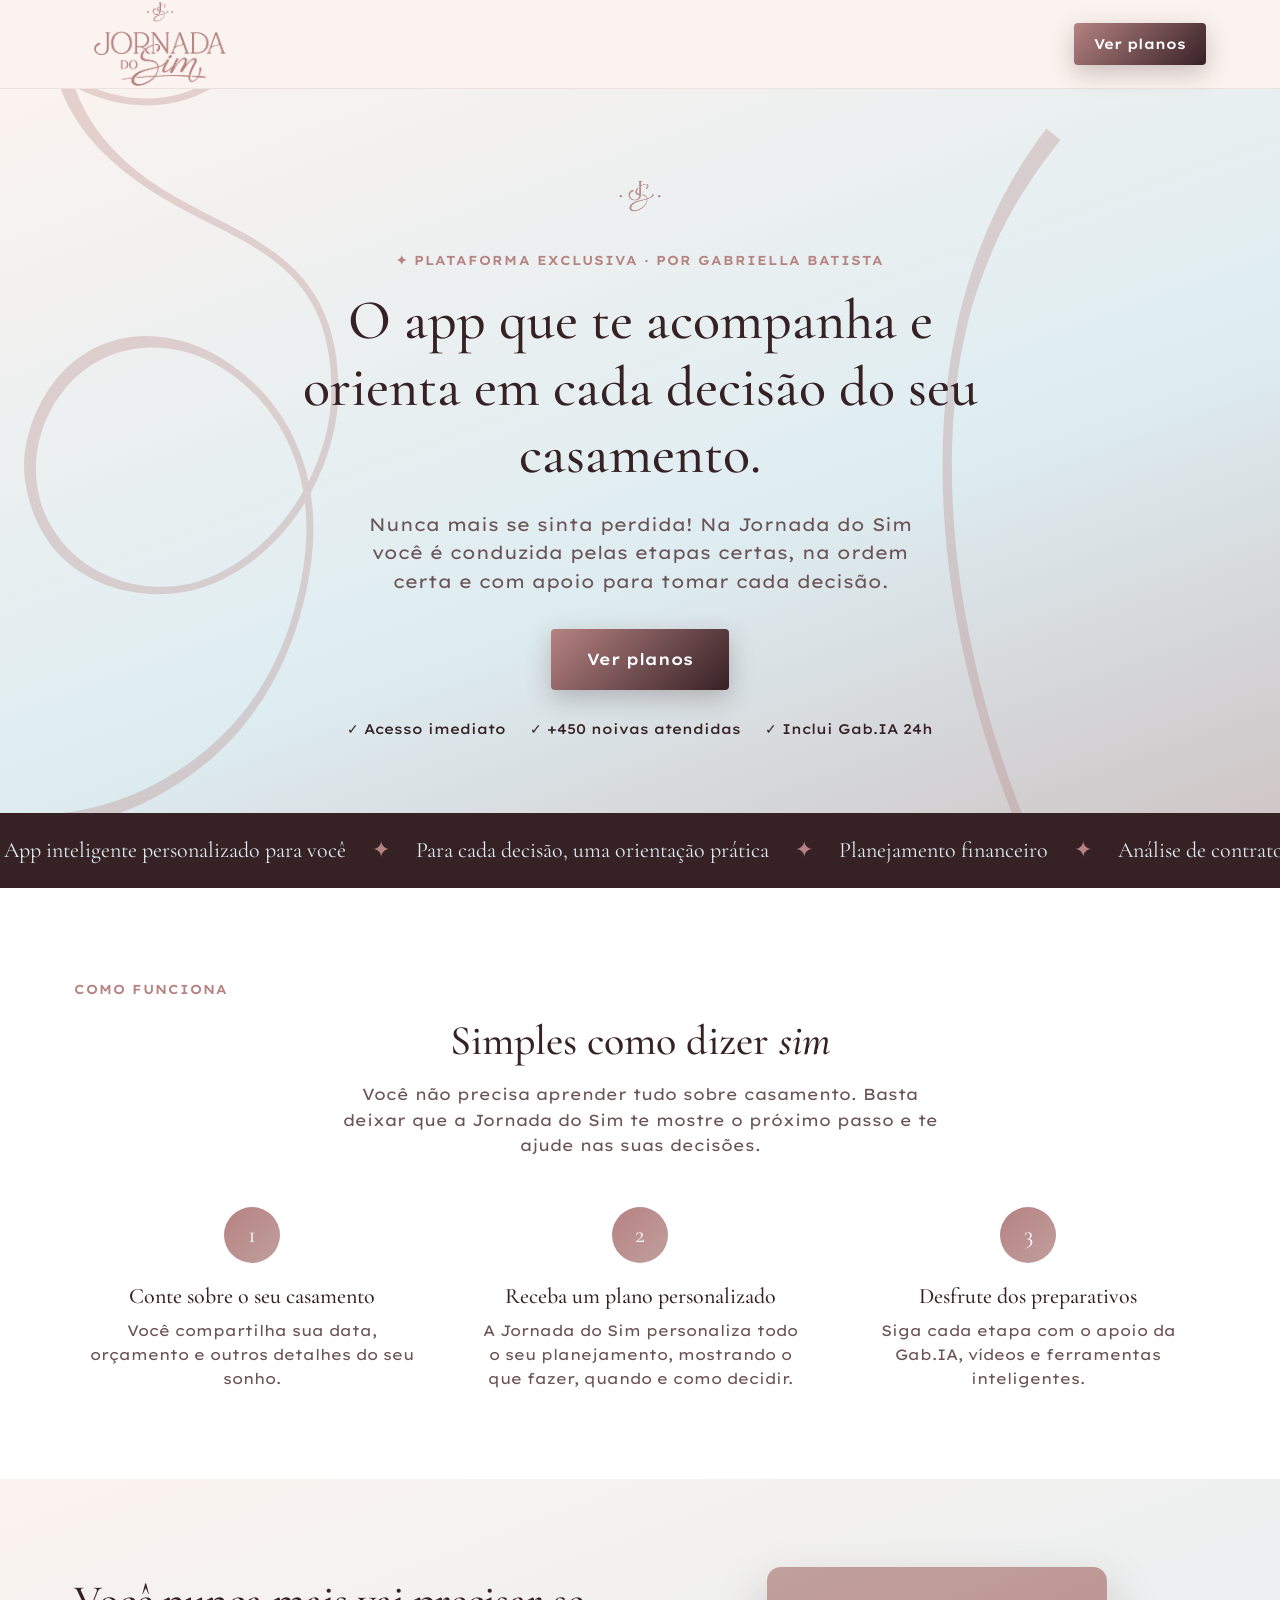
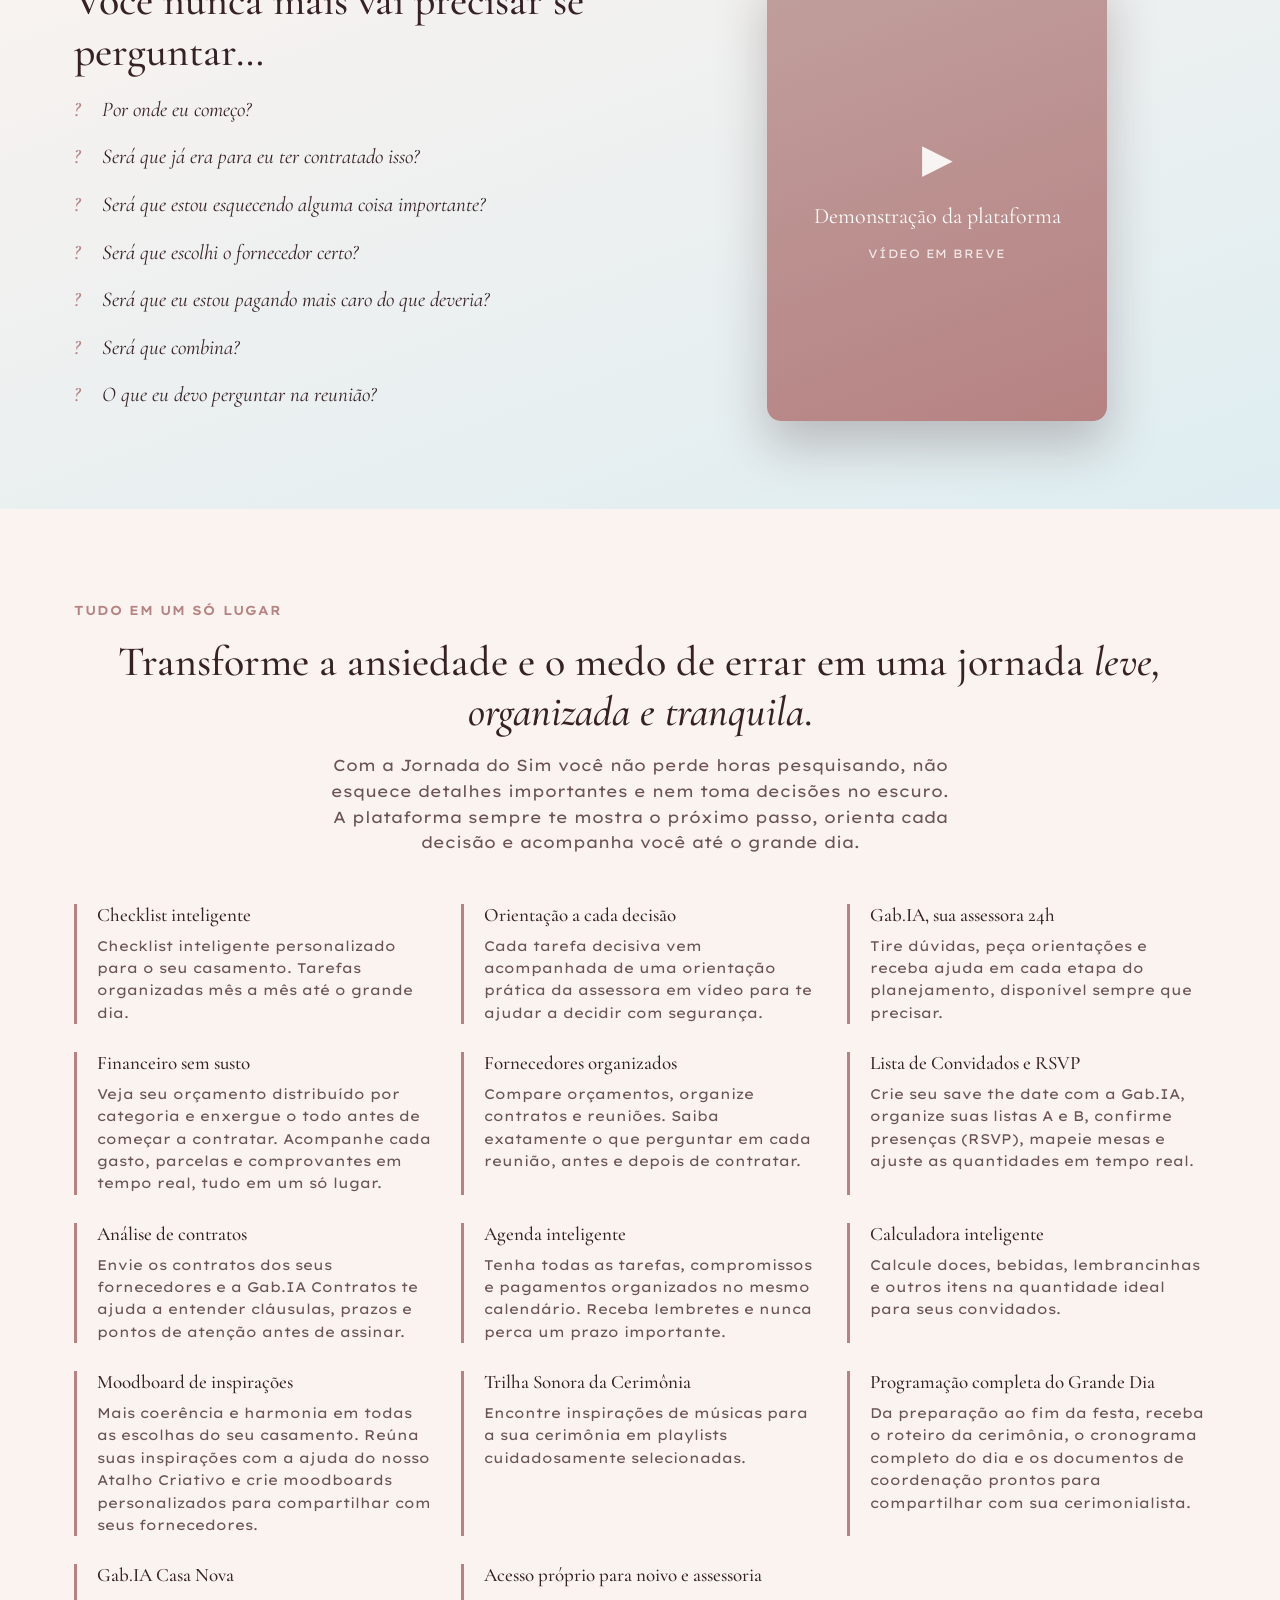
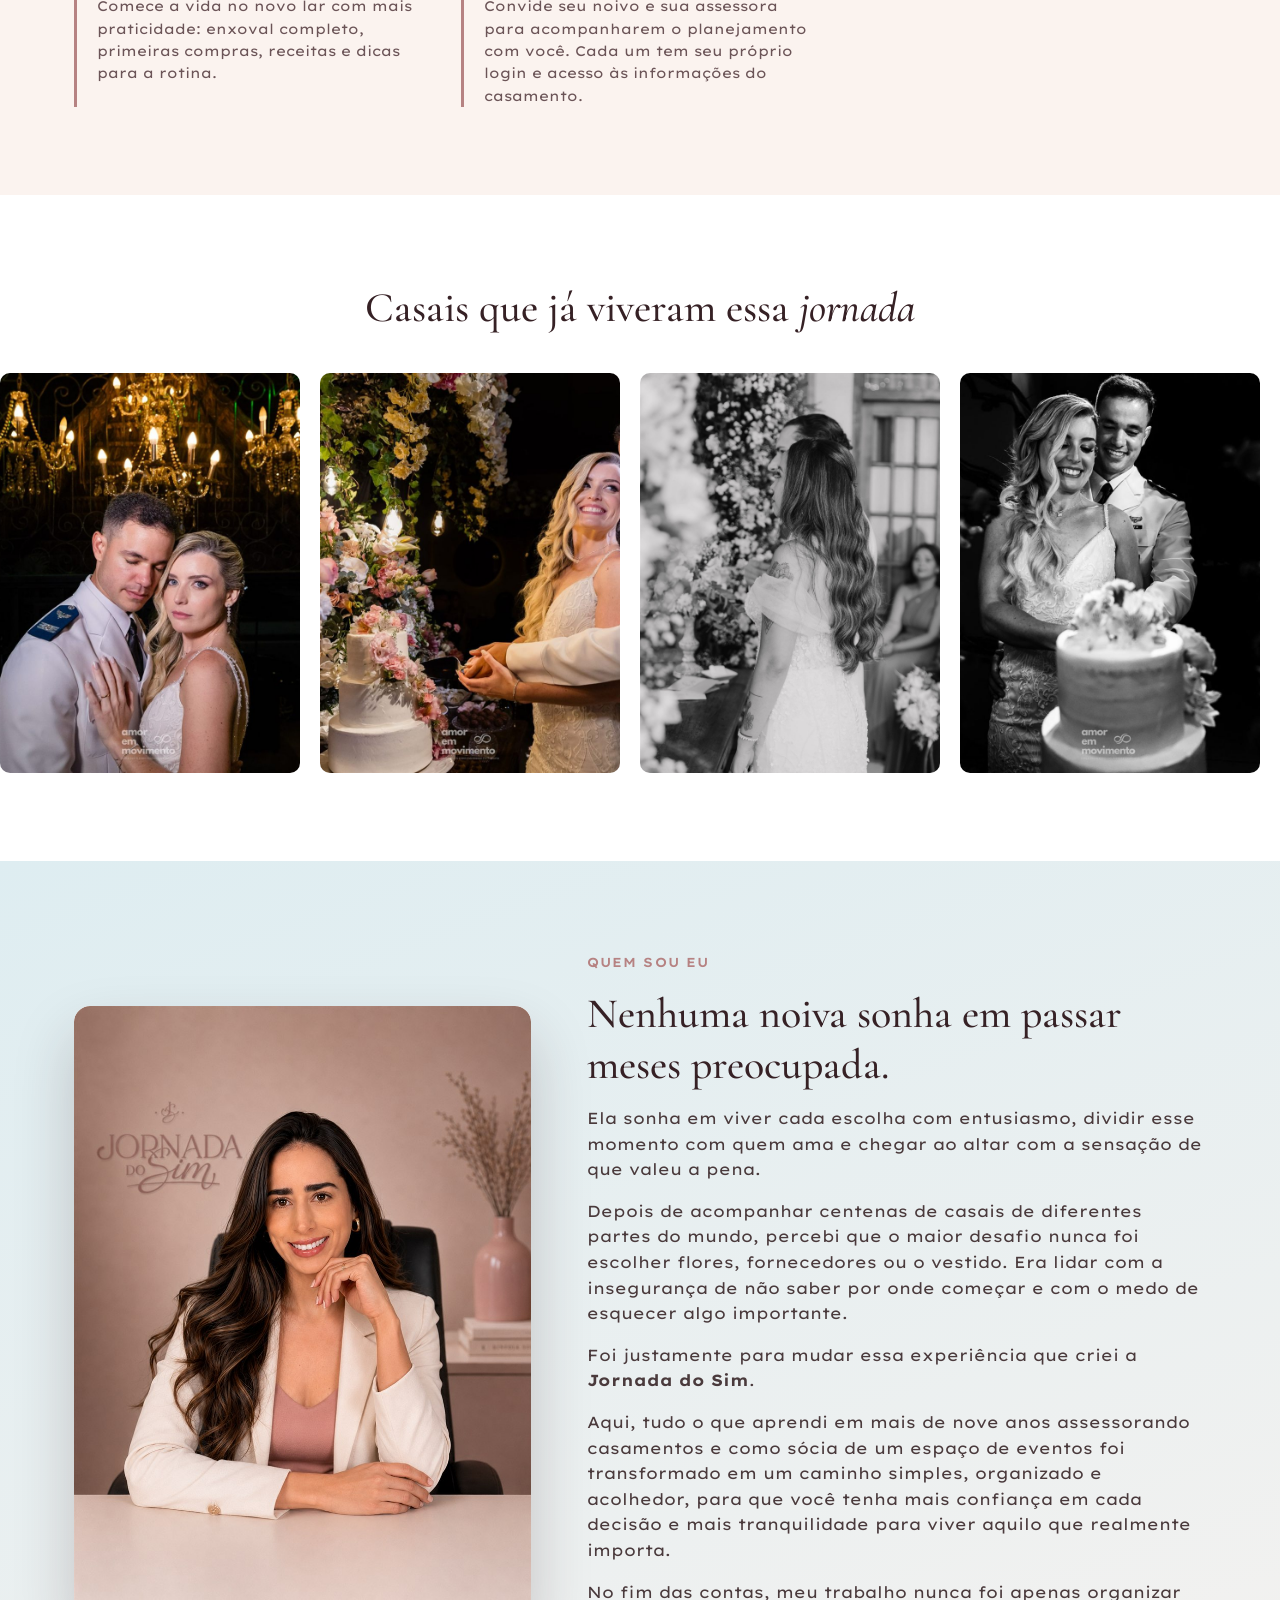
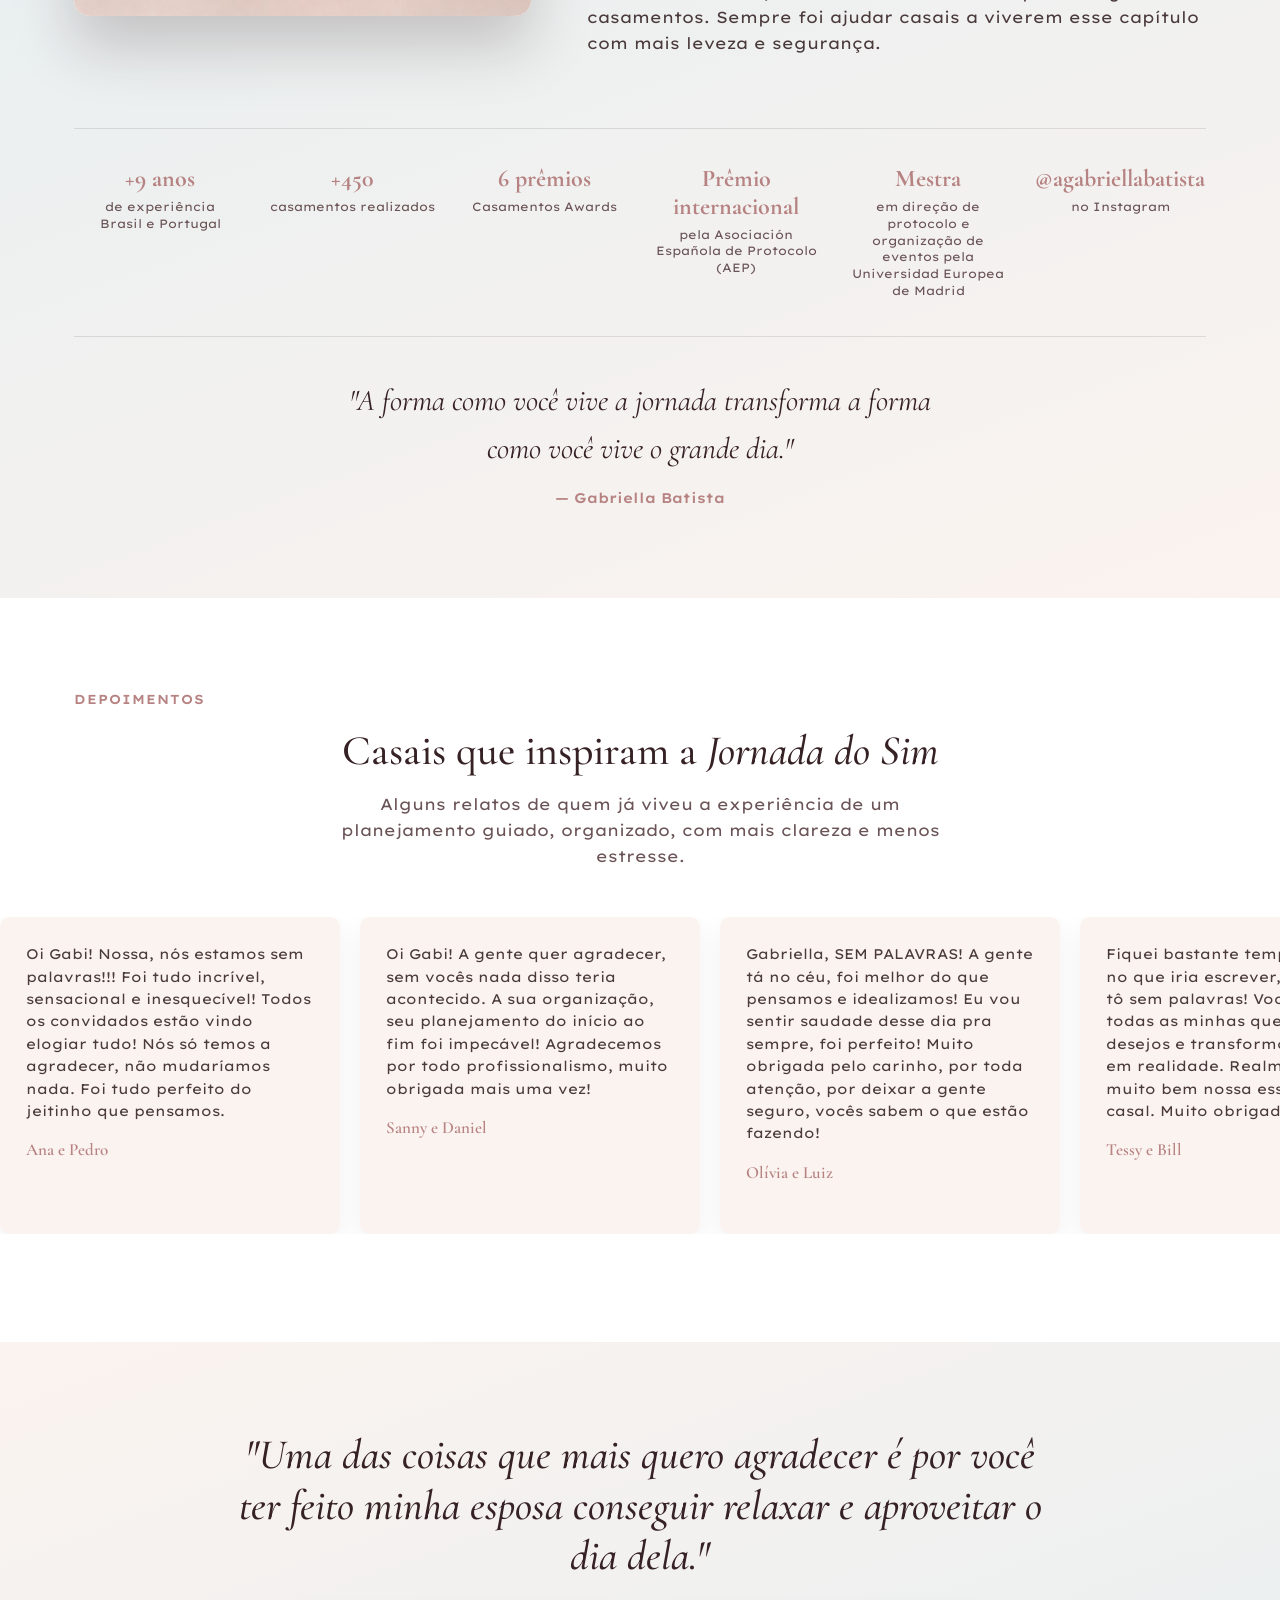
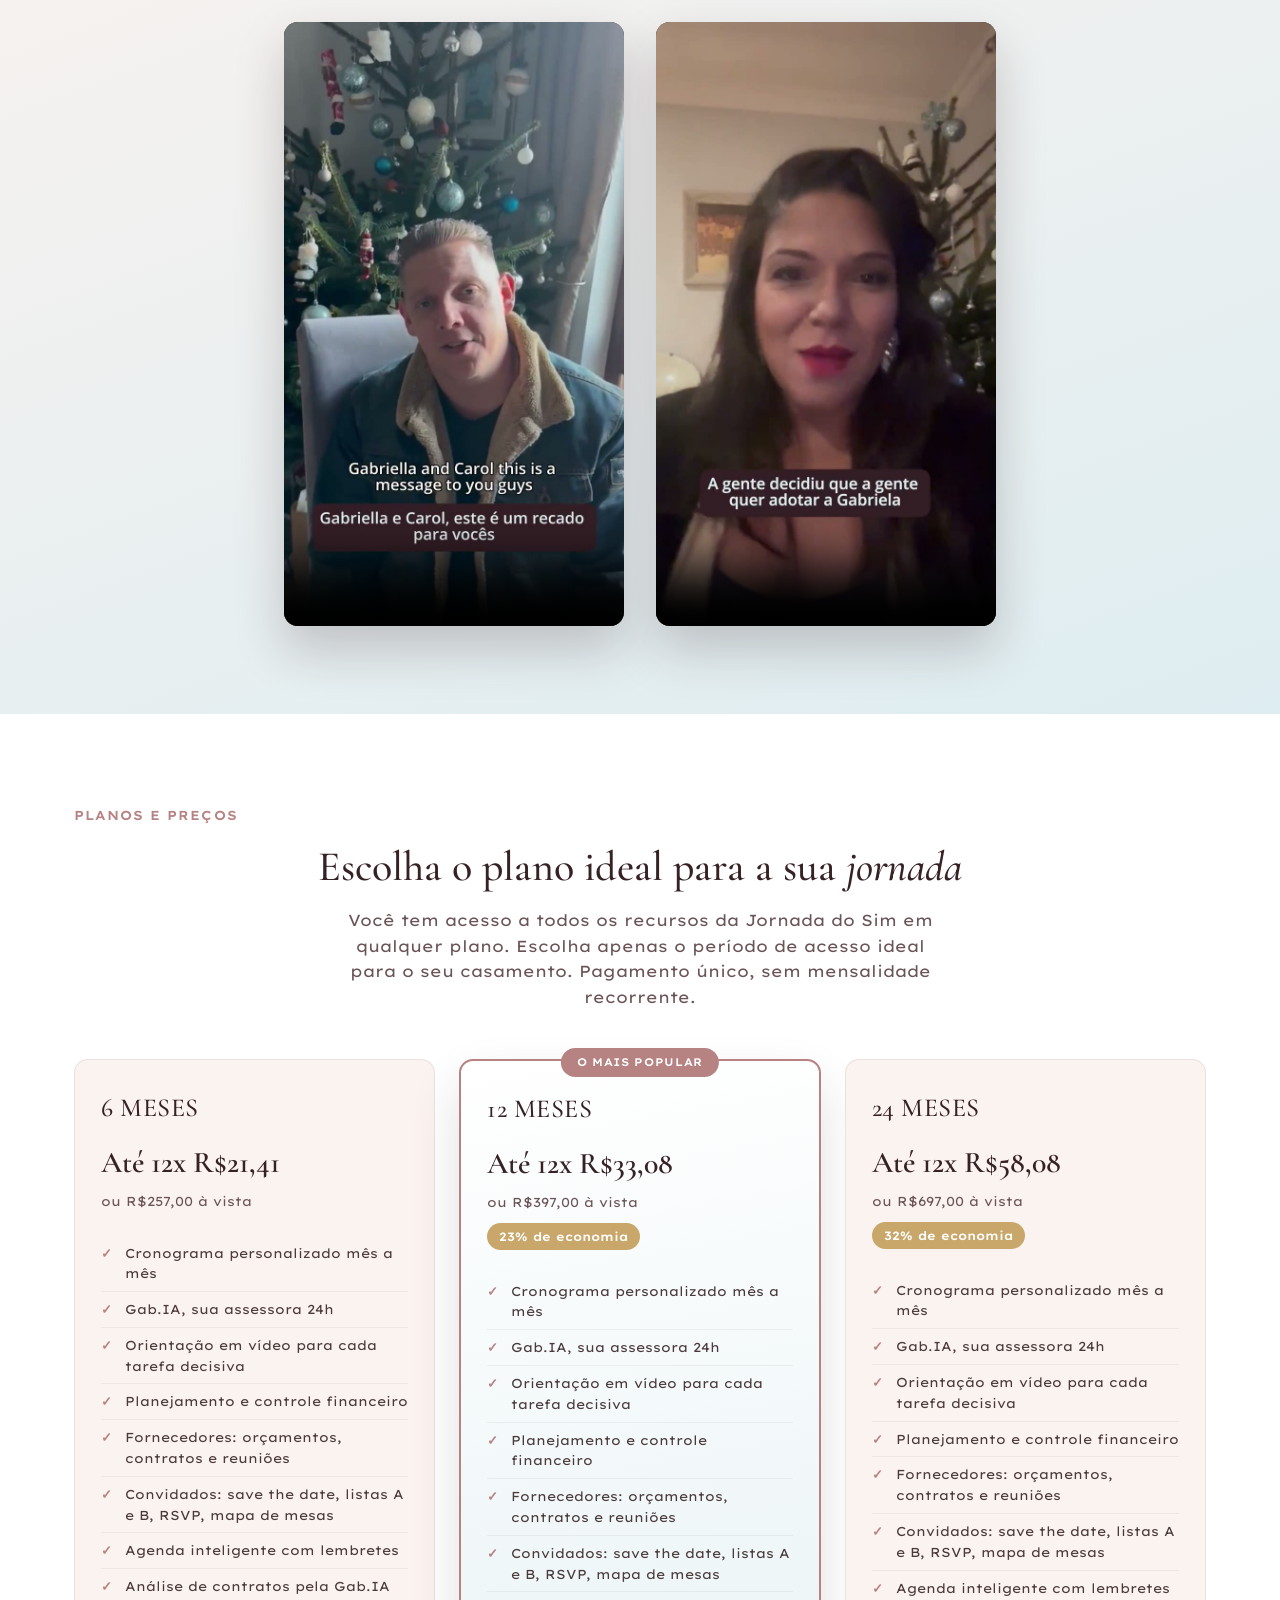
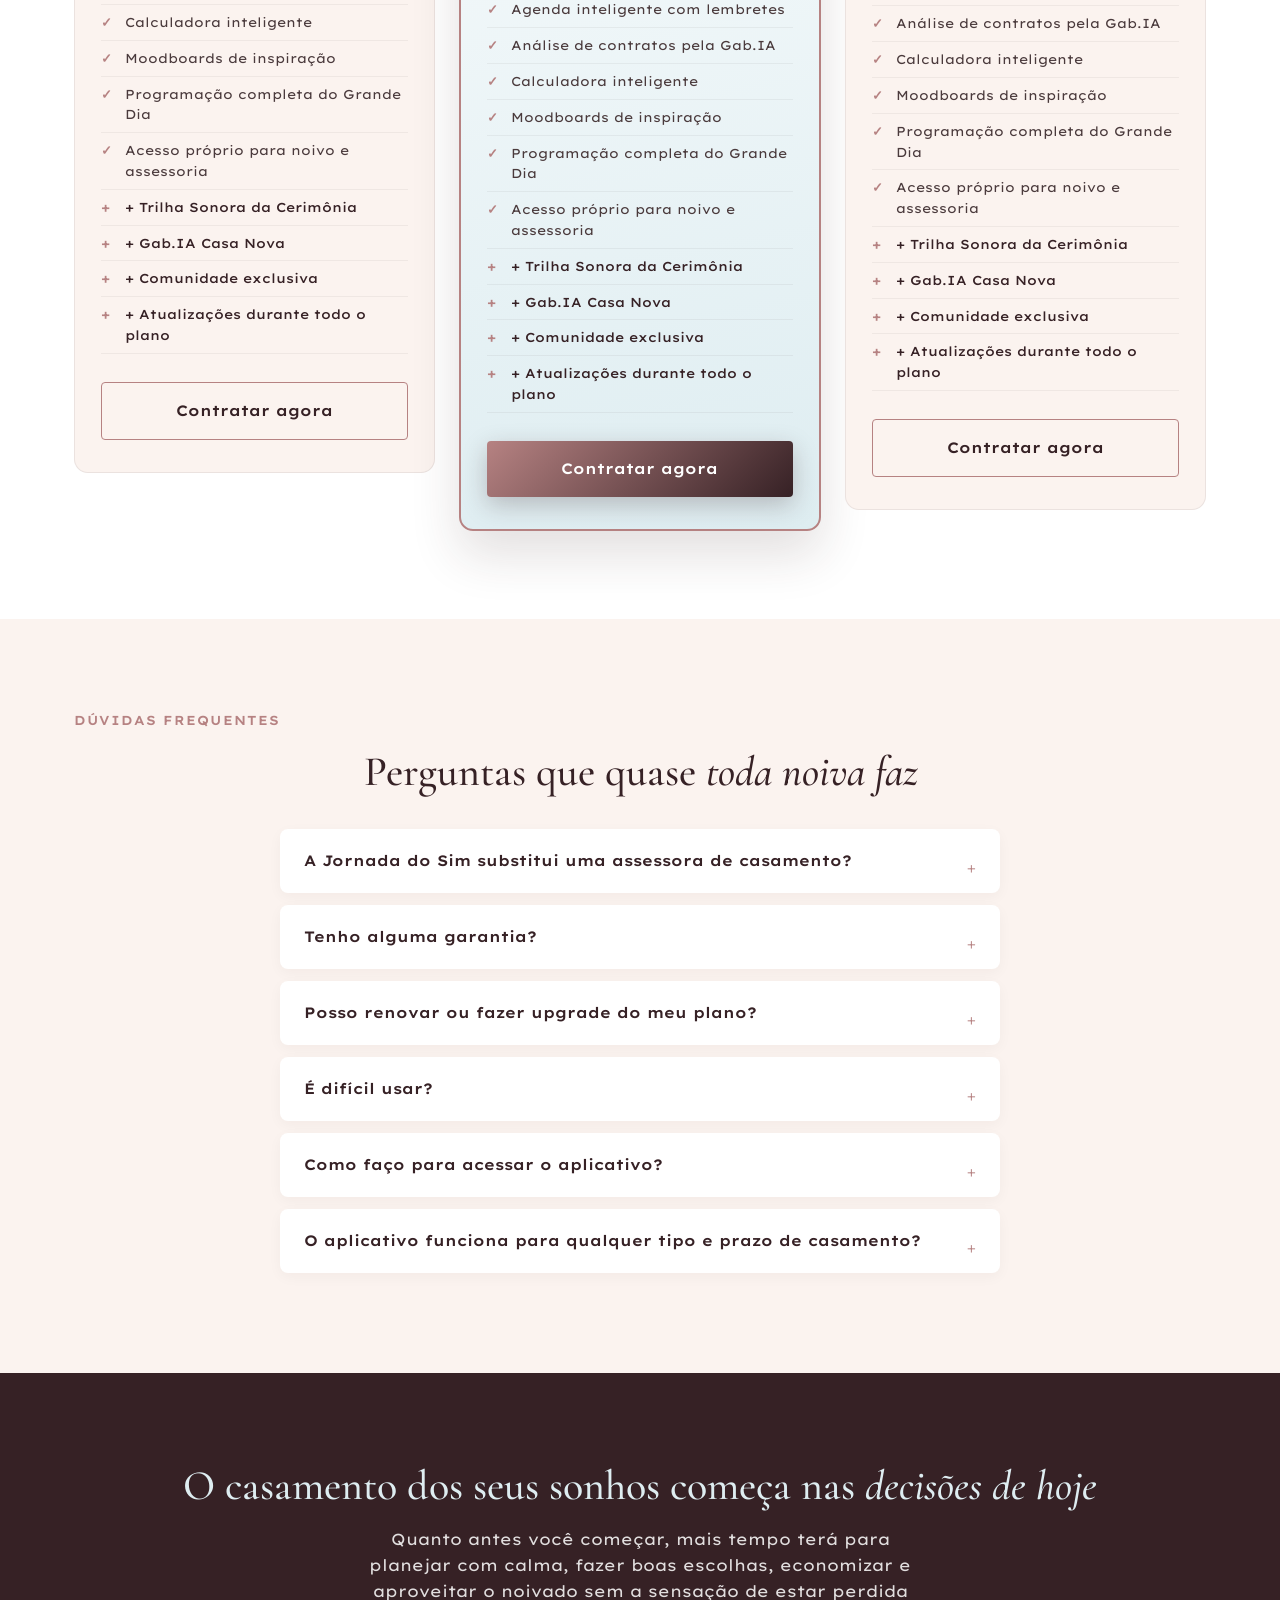
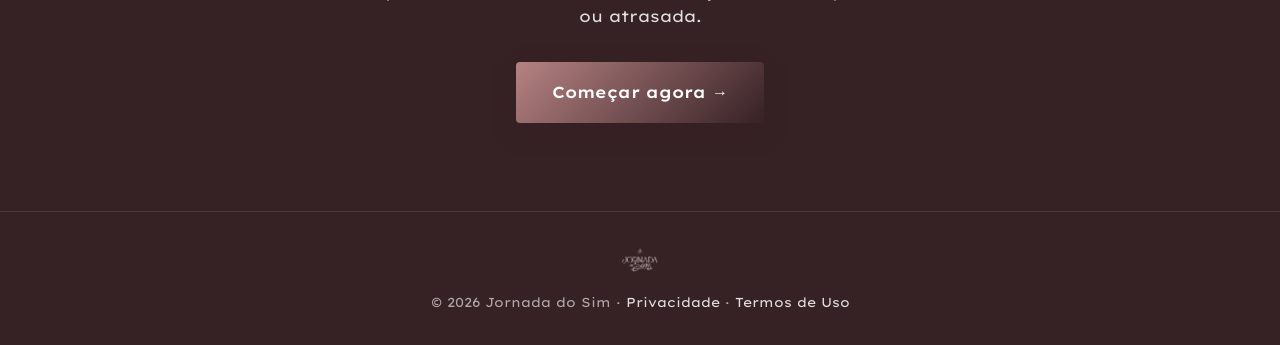
==== commit bda7cab6: "Ajustes: faixa única de depoimentos, corrige fechamento do chat, nova foto da Gabi, remove diagnósti" ====
--- a/index.html
+++ b/index.html
@@ -12,64 +12,6 @@
 <link rel="stylesheet" href="css/styles.css">
 </head>
 <body>
-
-<!-- MINI-DIAGNÓSTICO (camada opcional antes da página) -->
-<div id="diagnostico" class="diagnostico">
-  <div class="diagnostico-inner">
-    <img src="assets/img/monograma-rosa.png" alt="" class="diagnostico-logo" aria-hidden="true">
-    <div class="diagnostico-dots" aria-hidden="true">
-      <span class="dot active" data-dot="1"></span>
-      <span class="dot" data-dot="2"></span>
-      <span class="dot" data-dot="3"></span>
-      <span class="dot" data-dot="4"></span>
-    </div>
-    <div class="diagnostico-step active" data-step="1">
-      <span class="eyebrow">Antes de começar</span>
-      <h2>Quanto tempo falta para o seu casamento?</h2>
-      <div class="diagnostico-options">
-        <button class="diagnostico-option" data-answer="tempo:urgente">Menos de 6 meses</button>
-        <button class="diagnostico-option" data-answer="tempo:medio">6 a 12 meses</button>
-        <button class="diagnostico-option" data-answer="tempo:longo">Mais de 12 meses</button>
-        <button class="diagnostico-option" data-answer="tempo:indefinido">Ainda não tenho data</button>
-      </div>
-    </div>
-    <div class="diagnostico-step" data-step="2">
-      <span class="eyebrow">Pergunta 2 de 4</span>
-      <h2>O que mais te preocupa no planejamento?</h2>
-      <div class="diagnostico-options">
-        <button class="diagnostico-option" data-answer="perfil:financeiro">Orçamento e gastos</button>
-        <button class="diagnostico-option" data-answer="perfil:fornecedores">Escolher os fornecedores certos</button>
-        <button class="diagnostico-option" data-answer="perfil:organizacao">Organizar tudo sem esquecer nada</button>
-        <button class="diagnostico-option" data-answer="perfil:tempo">Conciliar com a rotina corrida</button>
-      </div>
-    </div>
-    <div class="diagnostico-step" data-step="3">
-      <span class="eyebrow">Pergunta 3 de 4</span>
-      <h2>Como você se sente hoje em relação ao seu casamento?</h2>
-      <div class="diagnostico-options">
-        <button class="diagnostico-option" data-answer="sentimento:animada">Animada, mas um pouco perdida</button>
-        <button class="diagnostico-option" data-answer="sentimento:ansiosa">Ansiosa, com medo de errar</button>
-        <button class="diagnostico-option" data-answer="sentimento:confiante">Confiante, só preciso de direção</button>
-        <button class="diagnostico-option" data-answer="sentimento:sobrecarregada">Sobrecarregada, sem tempo pra nada</button>
-      </div>
-    </div>
-    <div class="diagnostico-step" data-step="4">
-      <span class="eyebrow">Última pergunta</span>
-      <h2>Se existisse um app simples que te orienta em cada decisão, você começaria hoje?</h2>
-      <div class="diagnostico-options">
-        <button class="diagnostico-option" data-answer="decisao:agora">Sim, quero começar agora</button>
-        <button class="diagnostico-option" data-answer="decisao:entender">Sim, mas quero entender melhor antes</button>
-      </div>
-    </div>
-    <div class="diagnostico-step diagnostico-result" data-step="result">
-      <span class="eyebrow">Seu diagnóstico</span>
-      <h2 id="diagnostico-titulo">Seu perfil de noiva</h2>
-      <p id="diagnostico-texto">Preparando sua análise...</p>
-      <a href="#planos" id="diagnostico-cta" class="btn btn-primary btn-large">Ver meus planos →</a>
-    </div>
-    <button type="button" id="diagnostico-skip" class="diagnostico-skip">Pular e ir direto para a página →</button>
-  </div>
-</div>
 
 <!-- CABEÇALHO -->
 <header class="site-header">
@@ -238,7 +180,7 @@
   <section class="about reveal">
     <div class="container about-grid">
       <div class="about-photo-wrap">
-        <img src="assets/img/gabi-nova.jpg" alt="Gabriella Batista" class="about-photo">
+        <img src="assets/img/gabi-quem-sou-eu.jpg" alt="Gabriella Batista" class="about-photo">
       </div>
       <div class="about-copy">
         <span class="eyebrow">Quem sou eu</span>
@@ -286,17 +228,6 @@
         <blockquote class="tm-card"><p>Toda a organização do casamento com a Gabi foi impecável. Atenta a TODOS os detalhes, desde a organização das mesas até a decoração. A nossa decoração ficou muito além das nossas expectativas! Recomendamos muito!</p><cite>Bruna</cite></blockquote>
         <blockquote class="tm-card"><p>Vocês são sensacionais, cada um de vocês. Mas óbvio que não posso deixar de mencionar nossa cerimonialista paciente e querida Gabriella! Nosso coração é só gratidão! Nunca vamos esquecer!</p><cite>Karolyne</cite></blockquote>
         <blockquote class="tm-card"><p>Eu não tenho palavras para agradecer, do fundo do coração. Sem dúvidas foi o dia mais feliz da minha vida. Todos os convidados elogiaram muito. Tudo saiu perfeito. Com toda certeza foi o melhor investimento que fizemos na nossa vida!</p><cite>Natália</cite></blockquote>
-      </div>
-      <div class="testimonial-marquee-track" aria-hidden="true">
-        <blockquote class="tm-card"><p>Oi Gabi! Nossa, nós estamos sem palavras!!! Foi tudo incrível, sensacional e inesquecível! Todos os convidados estão vindo elogiar tudo! Nós só temos a agradecer, não mudaríamos nada.</p><cite>Ana e Pedro</cite></blockquote>
-        <blockquote class="tm-card"><p>Oi Gabi! A gente quer agradecer, sem vocês nada disso teria acontecido. A sua organização, seu planejamento do início ao fim foi impecável!</p><cite>Sanny e Daniel</cite></blockquote>
-        <blockquote class="tm-card"><p>Gabriella, SEM PALAVRAS! A gente tá no céu, foi melhor do que pensamos e idealizamos! Eu vou sentir saudade desse dia pra sempre, foi perfeito!</p><cite>Olívia e Luiz</cite></blockquote>
-        <blockquote class="tm-card"><p>Você entendeu todas as minhas questões, meus desejos e transformou o sonho em realidade. Realmente captou muito bem nossa essência como casal.</p><cite>Tessy e Bill</cite></blockquote>
-        <blockquote class="tm-card"><p>A Gabi é maravilhosa, juro! Ela passa segurança pra gente, profissionalismo! Foi uma grata surpresa, sempre atenciosa, impecável!</p><cite>Kathleen e Christopher</cite></blockquote>
-      </div>
-    </div>
-    <div class="testimonial-marquee">
-      <div class="testimonial-marquee-track reverse">
         <blockquote class="tm-card"><p>Desde o primeiro contato, o atendimento foi simplesmente impecável. Conduzido com muito cuidado, atenção e profissionalismo. Muito mais do que um serviço: entrega amor, cuidado e um atendimento personalizado. Indicamos MUITO, de olhos fechados!</p><cite>Bia</cite></blockquote>
         <blockquote class="tm-card"><p>Obrigada Gabriella! Sua experiência e atenção aos detalhes fizeram toda diferença!</p><cite>Gy Muniz</cite></blockquote>
         <blockquote class="tm-card"><p>A Gaby é maravilhosa, como disse quando entrei no salão lembrei dela, como se ela estivesse ali pondo a mão em cada detalhe! Obrigada por tanto! Foi incrível!</p><cite>Hosana</cite></blockquote>
@@ -308,12 +239,28 @@
         <blockquote class="tm-card"><p>Vocês me proporcionaram um serviço acima da excelência! Foi tudo perfeito e além do que eu imaginava. Casaria 30x com vocês. Minha mais sincera e eterna gratidão por ter feito meu dia inesquecível!</p><cite>Kauanna</cite></blockquote>
         <blockquote class="tm-card"><p>Gente, o que é a Gabi?! Eu estou extasiada. Foi tudo tão perfeito, tão tranquilo. Faltam palavras pra agradecer, mas sobra amor e gratidão. Muito feliz por saber que a minha escolha foi a melhor escolha.</p><cite>Ethyenne e Marcelo</cite></blockquote>
       </div>
-      <div class="testimonial-marquee-track reverse" aria-hidden="true">
-        <blockquote class="tm-card"><p>Desde o primeiro contato, o atendimento foi simplesmente impecável. Muito mais do que um serviço: entrega amor, cuidado e um atendimento personalizado. Indicamos MUITO!</p><cite>Bia</cite></blockquote>
+      <div class="testimonial-marquee-track" aria-hidden="true">
+        <blockquote class="tm-card"><p>Oi Gabi! Nossa, nós estamos sem palavras!!! Foi tudo incrível, sensacional e inesquecível! Todos os convidados estão vindo elogiar tudo! Nós só temos a agradecer, não mudaríamos nada. Foi tudo perfeito do jeitinho que pensamos.</p><cite>Ana e Pedro</cite></blockquote>
+        <blockquote class="tm-card"><p>Oi Gabi! A gente quer agradecer, sem vocês nada disso teria acontecido. A sua organização, seu planejamento do início ao fim foi impecável! Agradecemos por todo profissionalismo, muito obrigada mais uma vez!</p><cite>Sanny e Daniel</cite></blockquote>
+        <blockquote class="tm-card"><p>Gabriella, SEM PALAVRAS! A gente tá no céu, foi melhor do que pensamos e idealizamos! Eu vou sentir saudade desse dia pra sempre, foi perfeito! Muito obrigada pelo carinho, por toda atenção, por deixar a gente seguro, vocês sabem o que estão fazendo!</p><cite>Olívia e Luiz</cite></blockquote>
+        <blockquote class="tm-card"><p>Fiquei bastante tempo pensando no que iria escrever, porque eu tô sem palavras! Você entendeu todas as minhas questões, meus desejos e transformou o sonho em realidade. Realmente captou muito bem nossa essência como casal. Muito obrigado por tudo!</p><cite>Tessy e Bill</cite></blockquote>
+        <blockquote class="tm-card"><p>A Gabi é maravilhosa, juro! Um dos motivos de ter fechado foi porque sou uma mulher muito ocupada. Ela passa segurança pra gente, profissionalismo! Foi uma grata surpresa, sempre atenciosa, impecável! A gente tava esperando uma coisa boa, mas superou!</p><cite>Kathleen e Christopher</cite></blockquote>
+        <blockquote class="tm-card"><p>Gabi foi simplesmente maravilhosa! Sensível, paciente e atenta a cada detalhe. Ela não só entendeu tudo o que eu queria, mas também captou o que eu nem sabia que queria, transformando tudo em uma celebração absolutamente inesquecível. Muito obrigada!</p><cite>Carol e Fernando</cite></blockquote>
+        <blockquote class="tm-card"><p>Fiquei encantada com o acolhimento e cuidado comigo e meu noivo. As reuniões com a Gabi foram essenciais, ela realmente sabe o que está fazendo e como fazer. Um trabalho de excelência surreal! Sempre que lembrar do meu casamento vou lembrar que tudo foi perfeito.</p><cite>Raquel e Leonardo</cite></blockquote>
+        <blockquote class="tm-card"><p>Gabriella foi impecável! Ela presta atenção em cada mínimo detalhe, que muitos a gente nem fazia ideia que tinha que resolver.</p><cite>Mellina</cite></blockquote>
+        <blockquote class="tm-card"><p>Toda a organização do casamento com a Gabi foi impecável. Atenta a TODOS os detalhes, desde a organização das mesas até a decoração. A nossa decoração ficou muito além das nossas expectativas! Recomendamos muito!</p><cite>Bruna</cite></blockquote>
+        <blockquote class="tm-card"><p>Vocês são sensacionais, cada um de vocês. Mas óbvio que não posso deixar de mencionar nossa cerimonialista paciente e querida Gabriella! Nosso coração é só gratidão! Nunca vamos esquecer!</p><cite>Karolyne</cite></blockquote>
+        <blockquote class="tm-card"><p>Eu não tenho palavras para agradecer, do fundo do coração. Sem dúvidas foi o dia mais feliz da minha vida. Todos os convidados elogiaram muito. Tudo saiu perfeito. Com toda certeza foi o melhor investimento que fizemos na nossa vida!</p><cite>Natália</cite></blockquote>
+        <blockquote class="tm-card"><p>Desde o primeiro contato, o atendimento foi simplesmente impecável. Conduzido com muito cuidado, atenção e profissionalismo. Muito mais do que um serviço: entrega amor, cuidado e um atendimento personalizado. Indicamos MUITO, de olhos fechados!</p><cite>Bia</cite></blockquote>
         <blockquote class="tm-card"><p>Obrigada Gabriella! Sua experiência e atenção aos detalhes fizeram toda diferença!</p><cite>Gy Muniz</cite></blockquote>
-        <blockquote class="tm-card"><p>A Gaby é maravilhosa! Como se ela estivesse ali pondo a mão em cada detalhe! Obrigada por tanto! Foi incrível!</p><cite>Hosana</cite></blockquote>
-        <blockquote class="tm-card"><p>Tudo feito com muito carinho, dedicação e todo cuidado do mundo. Estamos muito encantadas e ainda em êxtase.</p><cite>Mayla e Amanda</cite></blockquote>
-        <blockquote class="tm-card"><p>Confiamos de olhos fechados e foi muito além das nossas expectativas.</p><cite>Nathália</cite></blockquote>
+        <blockquote class="tm-card"><p>A Gaby é maravilhosa, como disse quando entrei no salão lembrei dela, como se ela estivesse ali pondo a mão em cada detalhe! Obrigada por tanto! Foi incrível!</p><cite>Hosana</cite></blockquote>
+        <blockquote class="tm-card"><p>Tudo feito com muito carinho, dedicação e todo cuidado do mundo, com amor em cada detalhe. Tivemos uma ótima experiência do início ao fim. Estamos muito encantadas e ainda em êxtase.</p><cite>Mayla e Amanda</cite></blockquote>
+        <blockquote class="tm-card"><p>Desde o primeiro momento, todo o andamento até o grande dia foi tão organizado que ficamos seguros e com a certeza que daria certo. Confiamos de olhos fechados e foi muito além das nossas expectativas.</p><cite>Nathália</cite></blockquote>
+        <blockquote class="tm-card"><p>Nosso sentimento é de gratidão e felicidade pelo atendimento do início ao fim. Todos os detalhes respeitados com carinho e muito capricho. Não poderíamos ter feito uma escolha melhor. Nosso muito obrigado!</p><cite>Marco</cite></blockquote>
+        <blockquote class="tm-card"><p>A Gabi foi incrível em suas orientações e ajustes de cada detalhe. Vocês fazem parte da nossa história! Com muito carinho agradecemos todo profissionalismo e dedicação. Muito obrigado!</p><cite>Lygia e Edson</cite></blockquote>
+        <blockquote class="tm-card"><p>Desde o primeiro contato e toda assessoria que Gabi deu (super fofa e paciente!), demonstram que amam o que fazem! Tornou nosso dia mais especial do que já era!</p><cite>Priscila</cite></blockquote>
+        <blockquote class="tm-card"><p>Vocês me proporcionaram um serviço acima da excelência! Foi tudo perfeito e além do que eu imaginava. Casaria 30x com vocês. Minha mais sincera e eterna gratidão por ter feito meu dia inesquecível!</p><cite>Kauanna</cite></blockquote>
+        <blockquote class="tm-card"><p>Gente, o que é a Gabi?! Eu estou extasiada. Foi tudo tão perfeito, tão tranquilo. Faltam palavras pra agradecer, mas sobra amor e gratidão. Muito feliz por saber que a minha escolha foi a melhor escolha.</p><cite>Ethyenne e Marcelo</cite></blockquote>
       </div>
     </div>
   </section>
--- a/css/styles.css
+++ b/css/styles.css
@@ -101,41 +101,6 @@
 .btn-small { padding: 10px 20px; font-size: 14px; }
 .btn-full { display: block; width: 100%; padding: 16px; font-size: 15px; }
 
-/* ---------- Diagnóstico (mini-quiz) ---------- */
-.diagnostico {
-  position: fixed;
-  inset: 0;
-  z-index: 200;
-  background: linear-gradient(160deg, var(--paz) 0%, var(--clareza) 55%, var(--romance-light) 130%);
-  display: flex;
-  align-items: center;
-  justify-content: center;
-  overflow-y: auto;
-  padding: 40px 24px;
-}
-.diagnostico.is-closing { animation: diagnostico-fade-out 0.5s ease forwards; }
-@keyframes diagnostico-fade-out { to { opacity: 0; visibility: hidden; } }
-.diagnostico-inner { width: 100%; max-width: 560px; text-align: center; position: relative; }
-.diagnostico-logo { width: 52px; margin: 0 auto 20px; opacity: 0.85; }
-.diagnostico-dots { display: flex; justify-content: center; gap: 8px; margin-bottom: 32px; }
-.dot { width: 8px; height: 8px; border-radius: 50%; background: rgba(54,33,37,0.2); transition: background 0.3s ease, transform 0.3s ease; }
-.dot.active { background: var(--romance); transform: scale(1.3); }
-.dot.done { background: var(--ameixa); }
-.diagnostico-step { display: none; animation: diagnostico-slide-in 0.5s ease; }
-.diagnostico-step.active { display: block; }
-@keyframes diagnostico-slide-in { from { opacity: 0; transform: translateY(16px); } to { opacity: 1; transform: translateY(0); } }
-.diagnostico-step h2 { font-size: clamp(24px, 3.4vw, 34px); margin: 12px 0 32px; }
-.diagnostico-options { display: flex; flex-direction: column; gap: 12px; }
-.diagnostico-option {
-  font-family: var(--font-body); font-size: 16px; padding: 16px 24px; border-radius: 8px;
-  border: 1px solid rgba(54,33,37,0.15); background: rgba(255,255,255,0.7); color: var(--ameixa);
-  cursor: pointer; text-align: left; transition: transform 0.15s ease, background 0.15s ease, border-color 0.15s ease;
-}
-.diagnostico-option:hover { background: var(--branco); border-color: var(--romance); transform: translateX(4px); }
-.diagnostico-result p { font-size: 17px; color: #4a3a3c; max-width: 440px; margin: 0 auto 32px; }
-.diagnostico-skip { display: block; margin: 32px auto 0; background: none; border: none; font-family: var(--font-body); font-size: 13px; color: #8a7376; cursor: pointer; text-decoration: underline; }
-body.diagnostico-open { overflow: hidden; }
-
 /* ---------- Header ---------- */
 .site-header {
   position: sticky; top: 0; z-index: 50;
@@ -229,20 +194,10 @@
 .about-grid { display: grid; grid-template-columns: 0.85fr 1.15fr; gap: 56px; align-items: center; margin-bottom: 56px; }
 .about-photo-wrap {
   position: relative; border-radius: 16px; overflow: hidden;
-  background: var(--romance);
-  box-shadow: 0 30px 60px rgba(54,33,37,0.25); padding: 0;
-}
-.about-photo {
-  width: 100%; border-radius: 16px; display: block;
-  filter: saturate(1.08) contrast(1.03);
-}
-.about-photo-wrap::after {
-  content: ''; position: absolute; inset: 0; pointer-events: none; border-radius: 16px;
-  background:
-    radial-gradient(130% 100% at 50% 0%, rgba(222,237,241,0) 50%, rgba(182,130,130,0.30) 100%),
-    linear-gradient(170deg, rgba(192,159,157,0.32), rgba(54,33,37,0.30));
-  mix-blend-mode: soft-light;
-}
+  background: var(--paz);
+  box-shadow: 0 30px 60px rgba(54,33,37,0.22); padding: 0;
+}
+.about-photo { width: 100%; border-radius: 16px; display: block; }
 .about-copy p { margin-bottom: 16px; color: #4a3a3c; }
 .about-stats-grid {
   display: grid; grid-template-columns: repeat(6, 1fr); gap: 20px;
@@ -262,7 +217,7 @@
 .testimonial-marquee { overflow: hidden; width: 100%; margin-bottom: 20px; display: flex; }
 .testimonial-marquee-track {
   display: flex; gap: 20px; padding-right: 20px; flex: 0 0 auto;
-  animation: marquee-scroll 70s linear infinite;
+  animation: marquee-scroll 120s linear infinite;
 }
 .testimonial-marquee-track.reverse { animation-direction: reverse; }
 .testimonial-marquee:hover .testimonial-marquee-track { animation-play-state: paused; }
@@ -334,6 +289,7 @@
   background: var(--branco); border-radius: 14px; overflow: hidden; box-shadow: 0 24px 60px rgba(54,33,37,0.3);
   display: flex; flex-direction: column; max-height: 70vh;
 }
+.chat-panel[hidden] { display: none; }
 .chat-header { background: var(--ameixa); color: var(--branco); padding: 14px 18px; font-size: 13px; display: flex; justify-content: space-between; align-items: center; gap: 12px; }
 .chat-close { background: none; border: none; color: var(--branco); font-size: 22px; cursor: pointer; line-height: 1; }
 .chat-messages { flex: 1; overflow-y: auto; padding: 16px; display: flex; flex-direction: column; gap: 10px; }
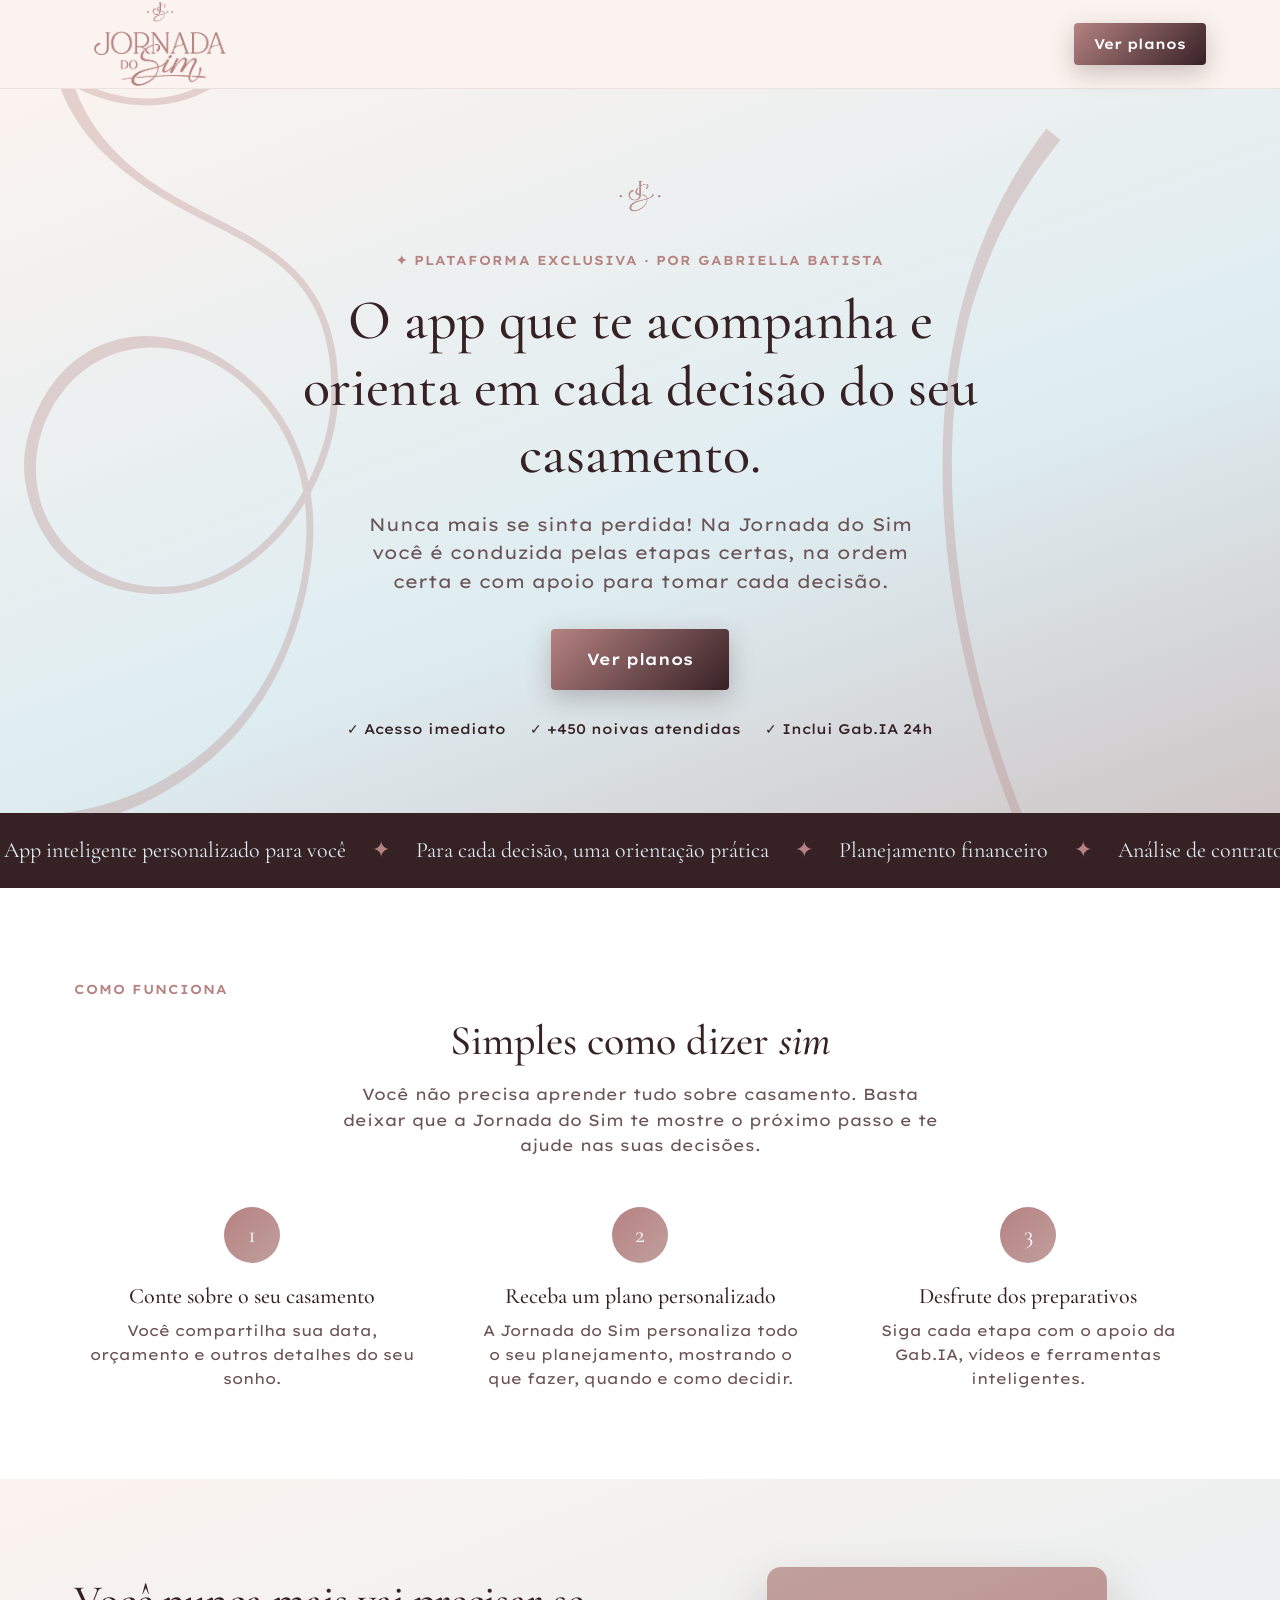
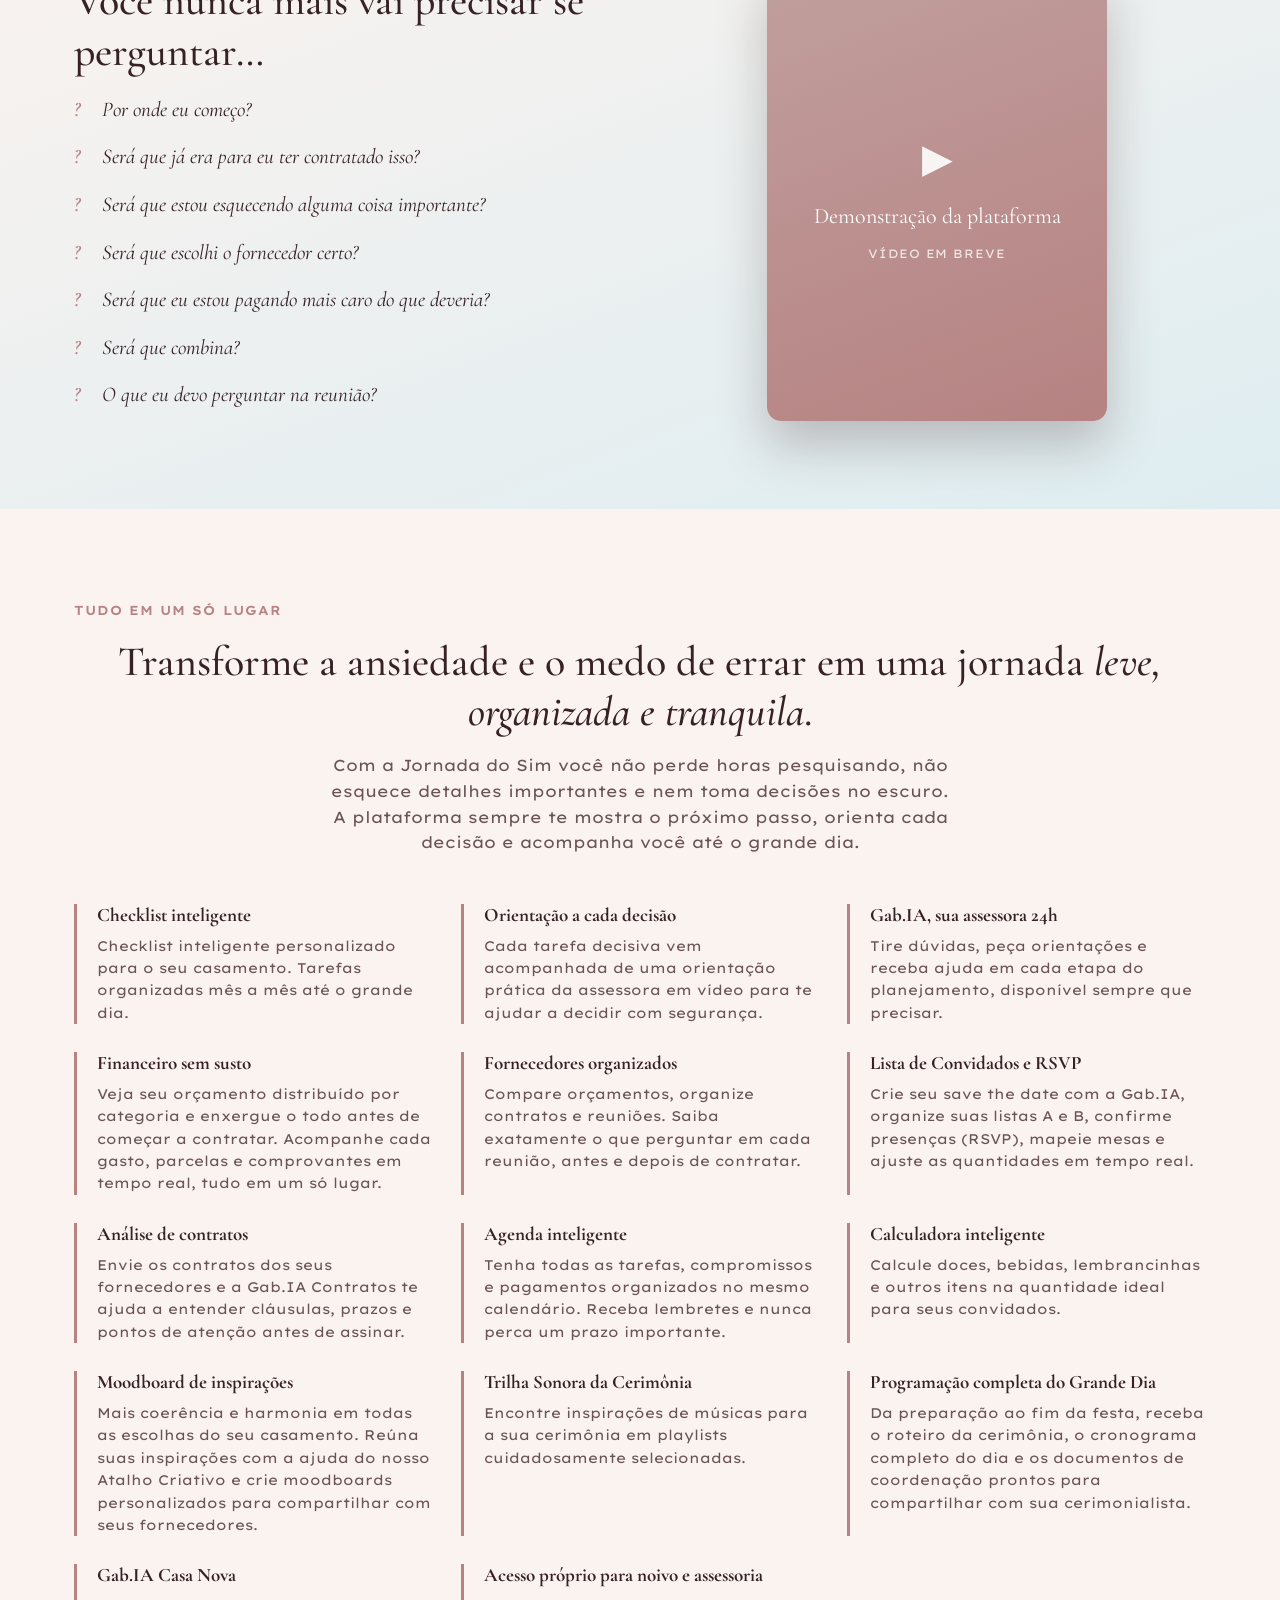
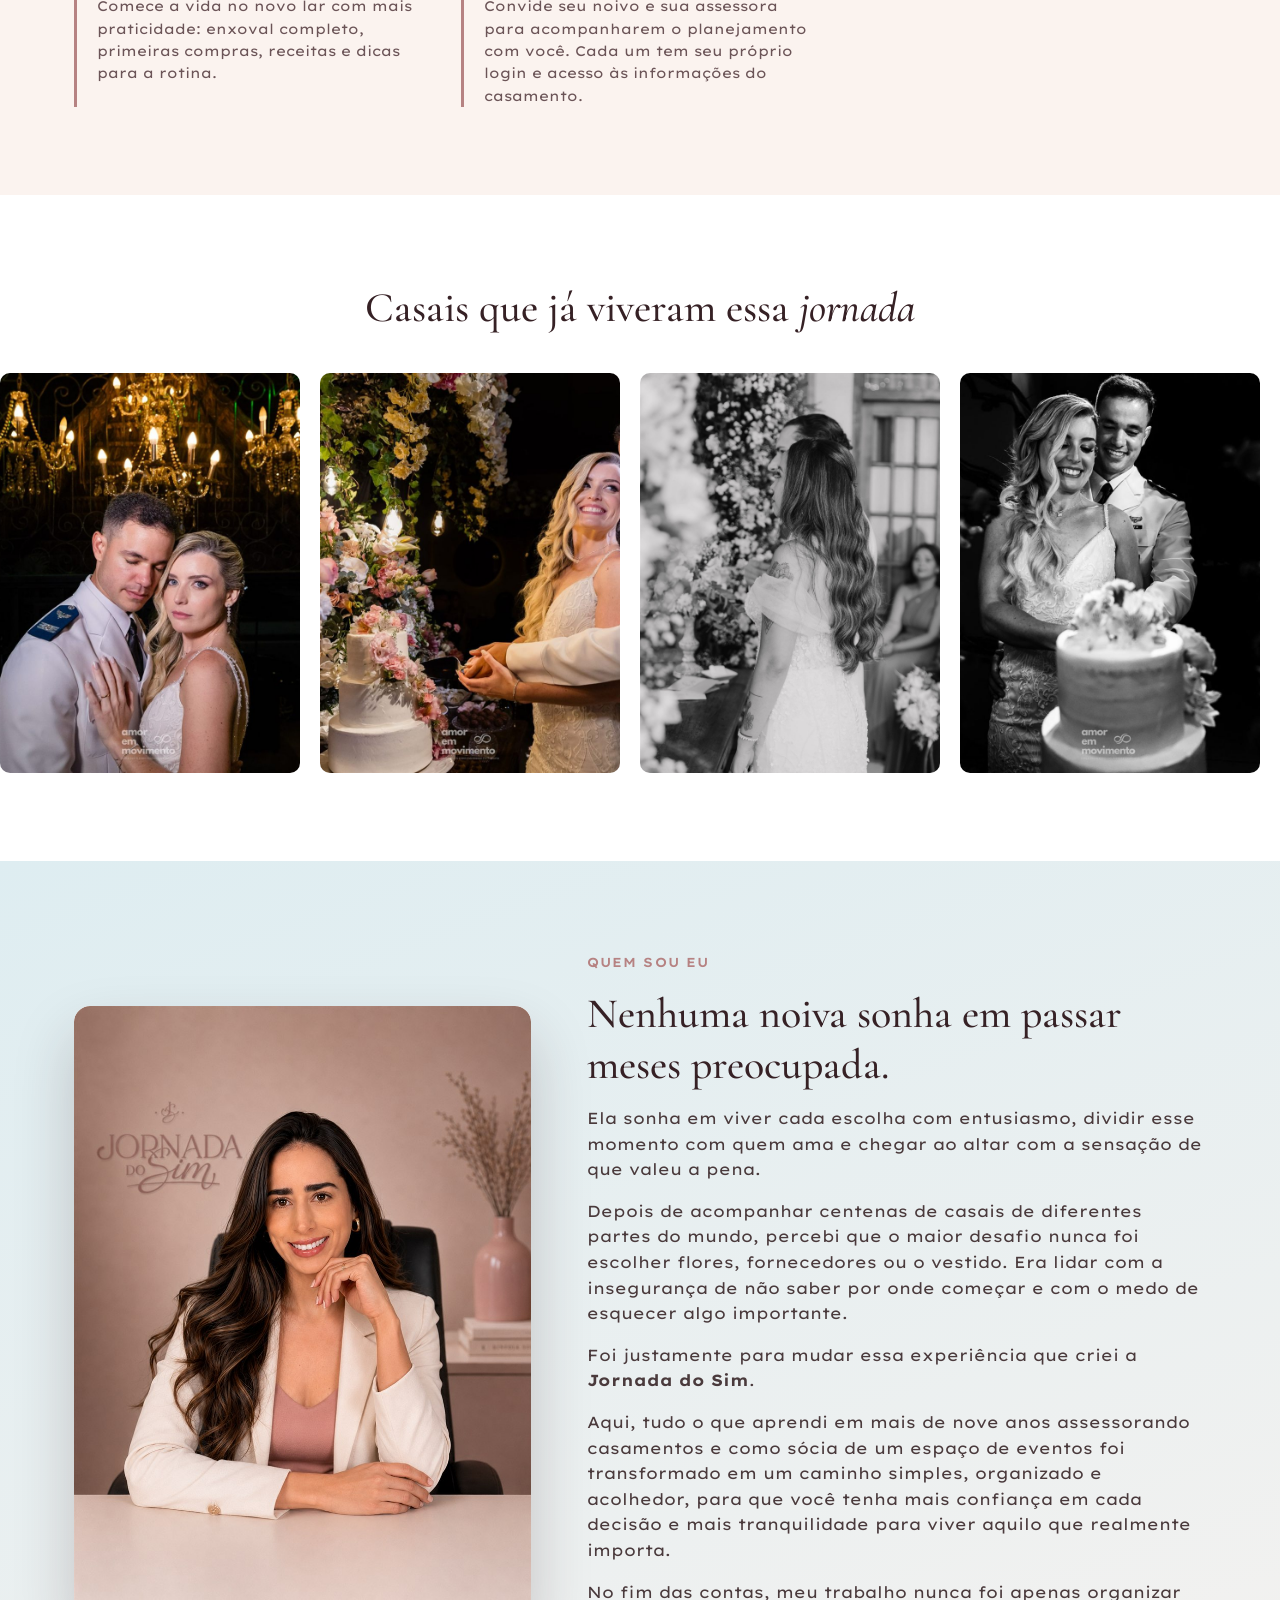
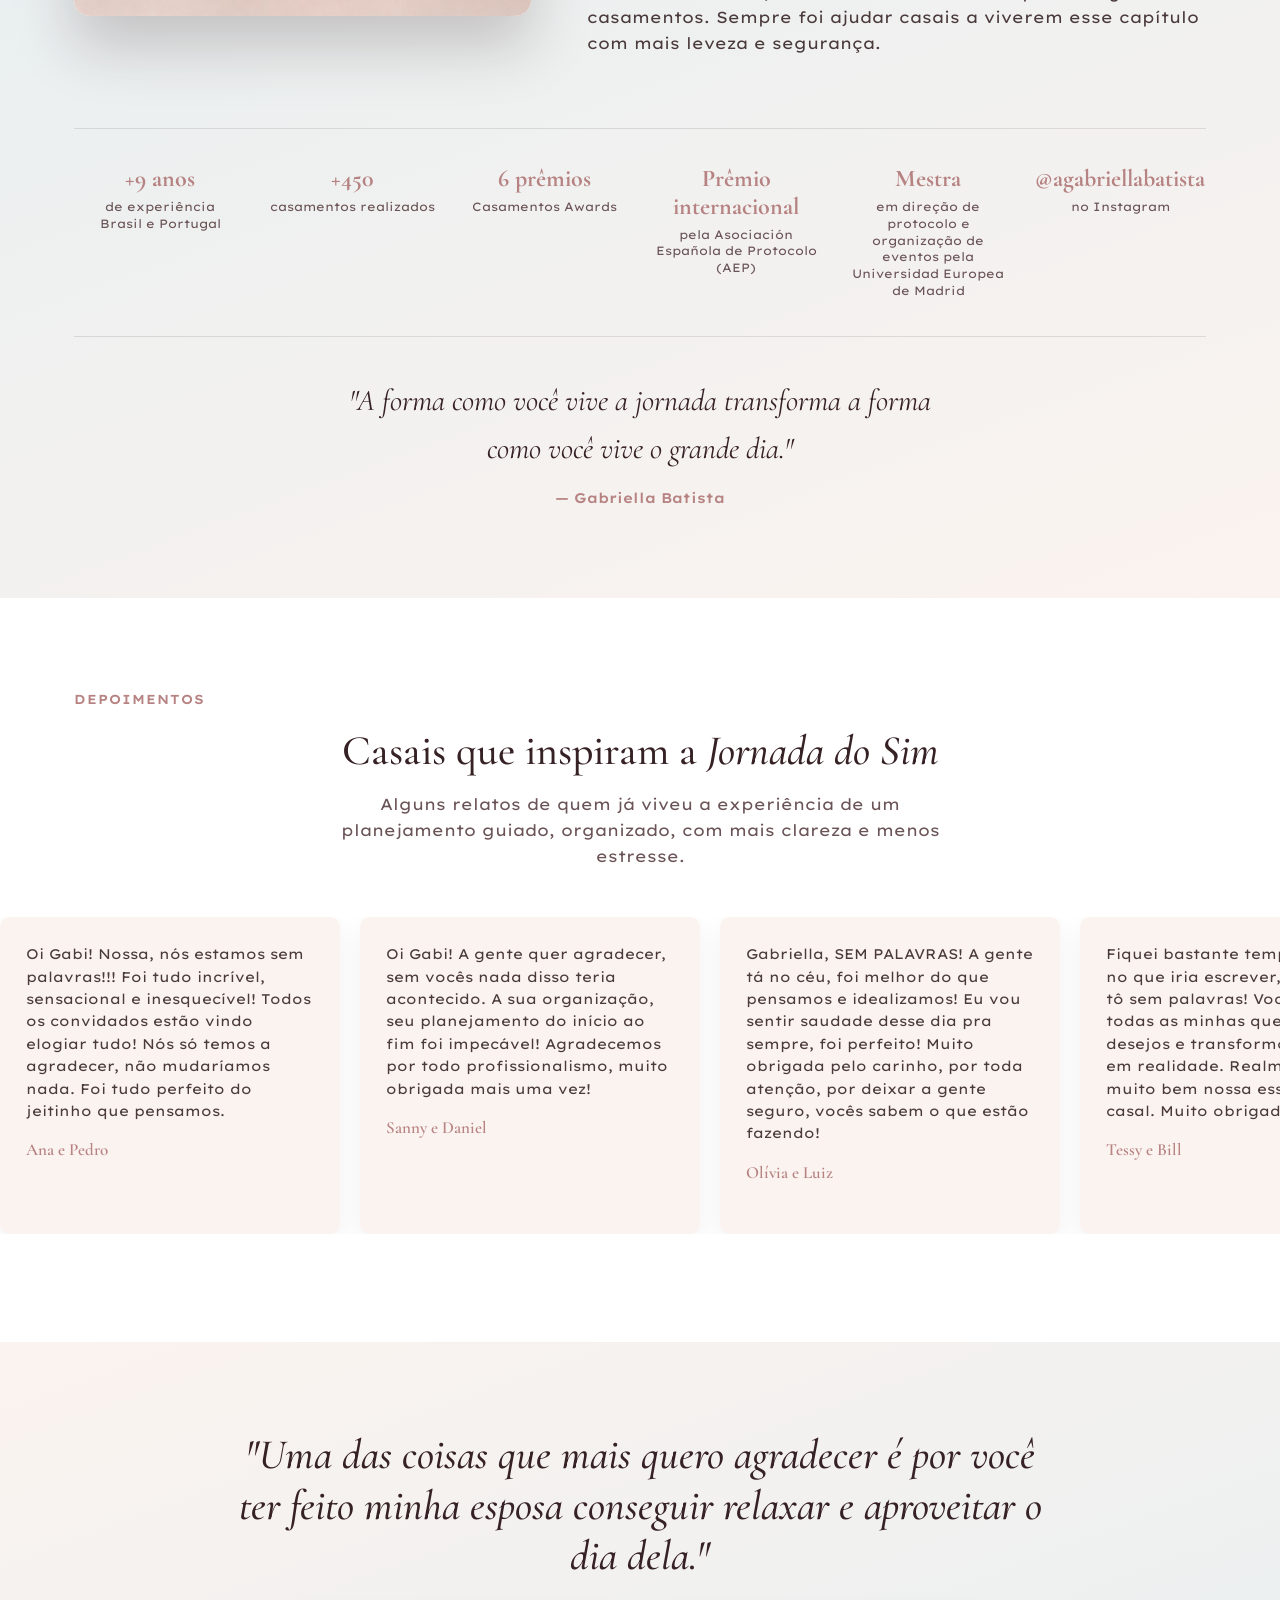
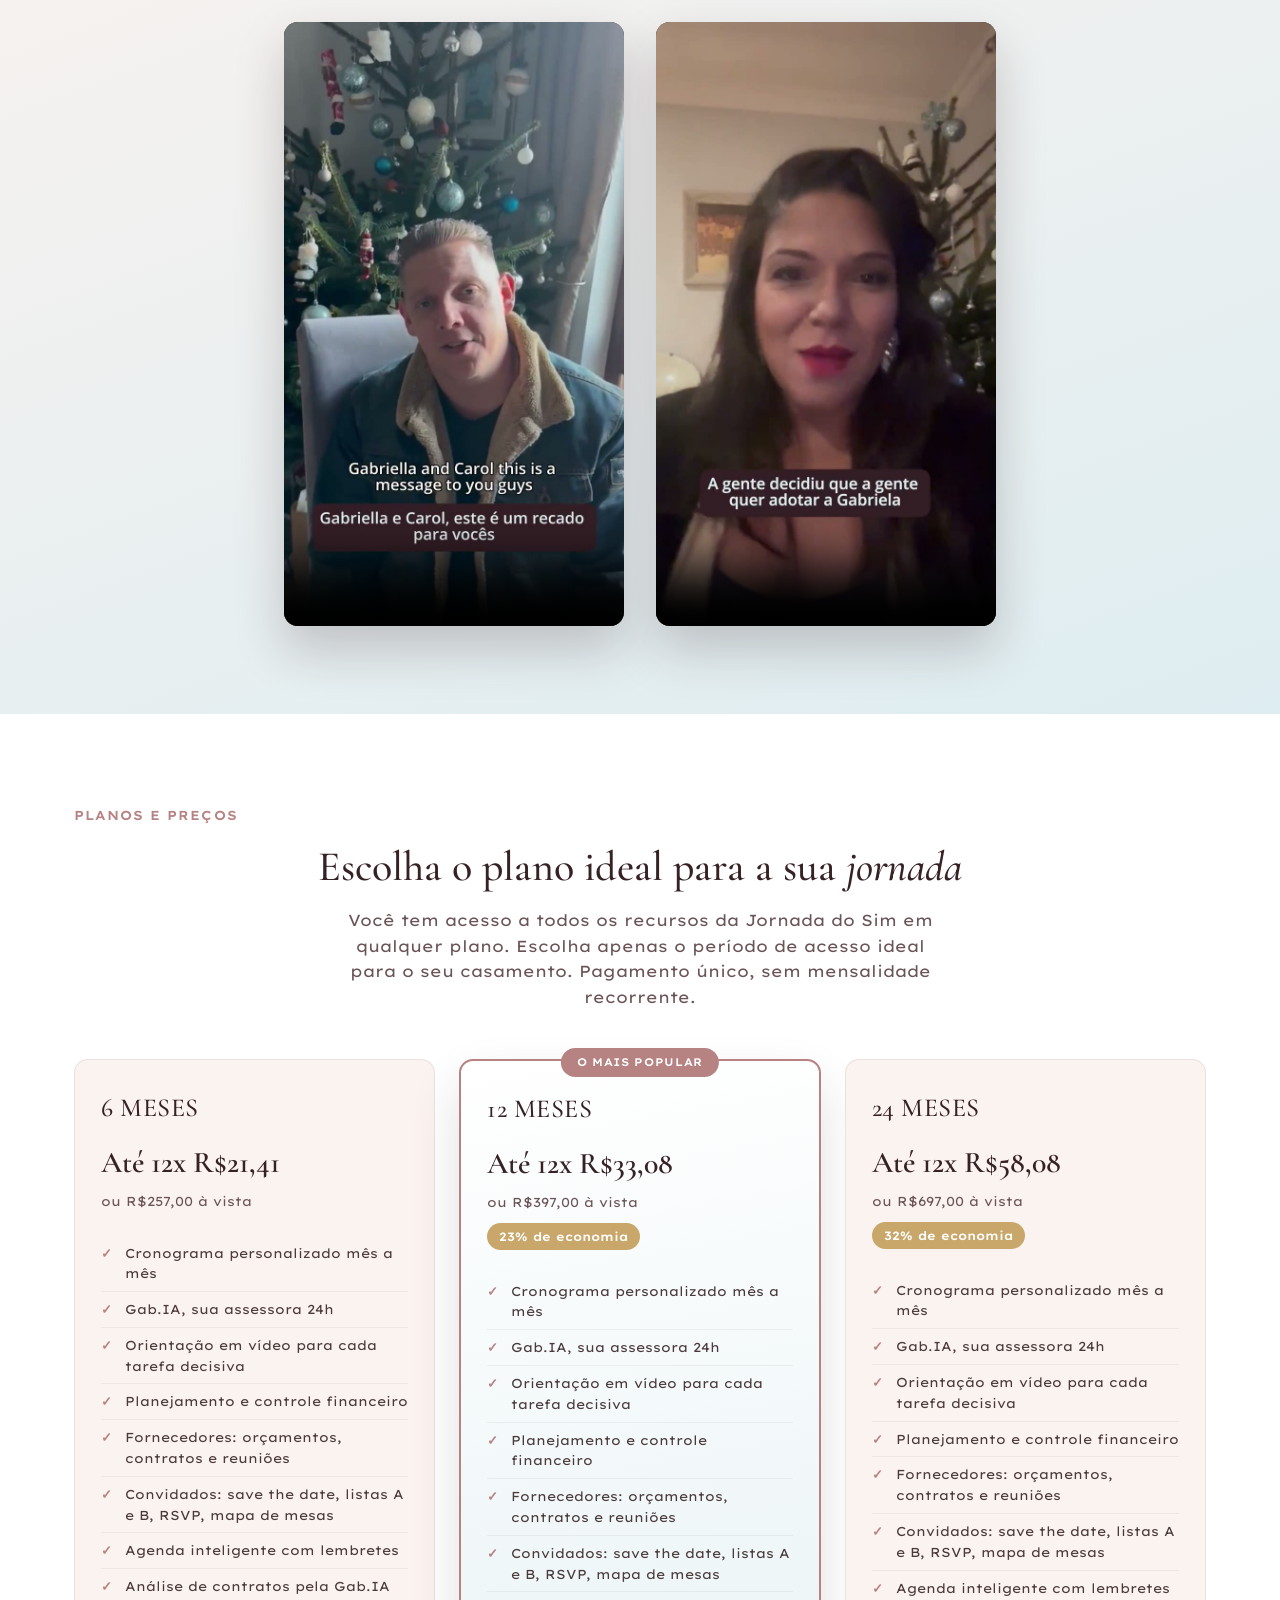
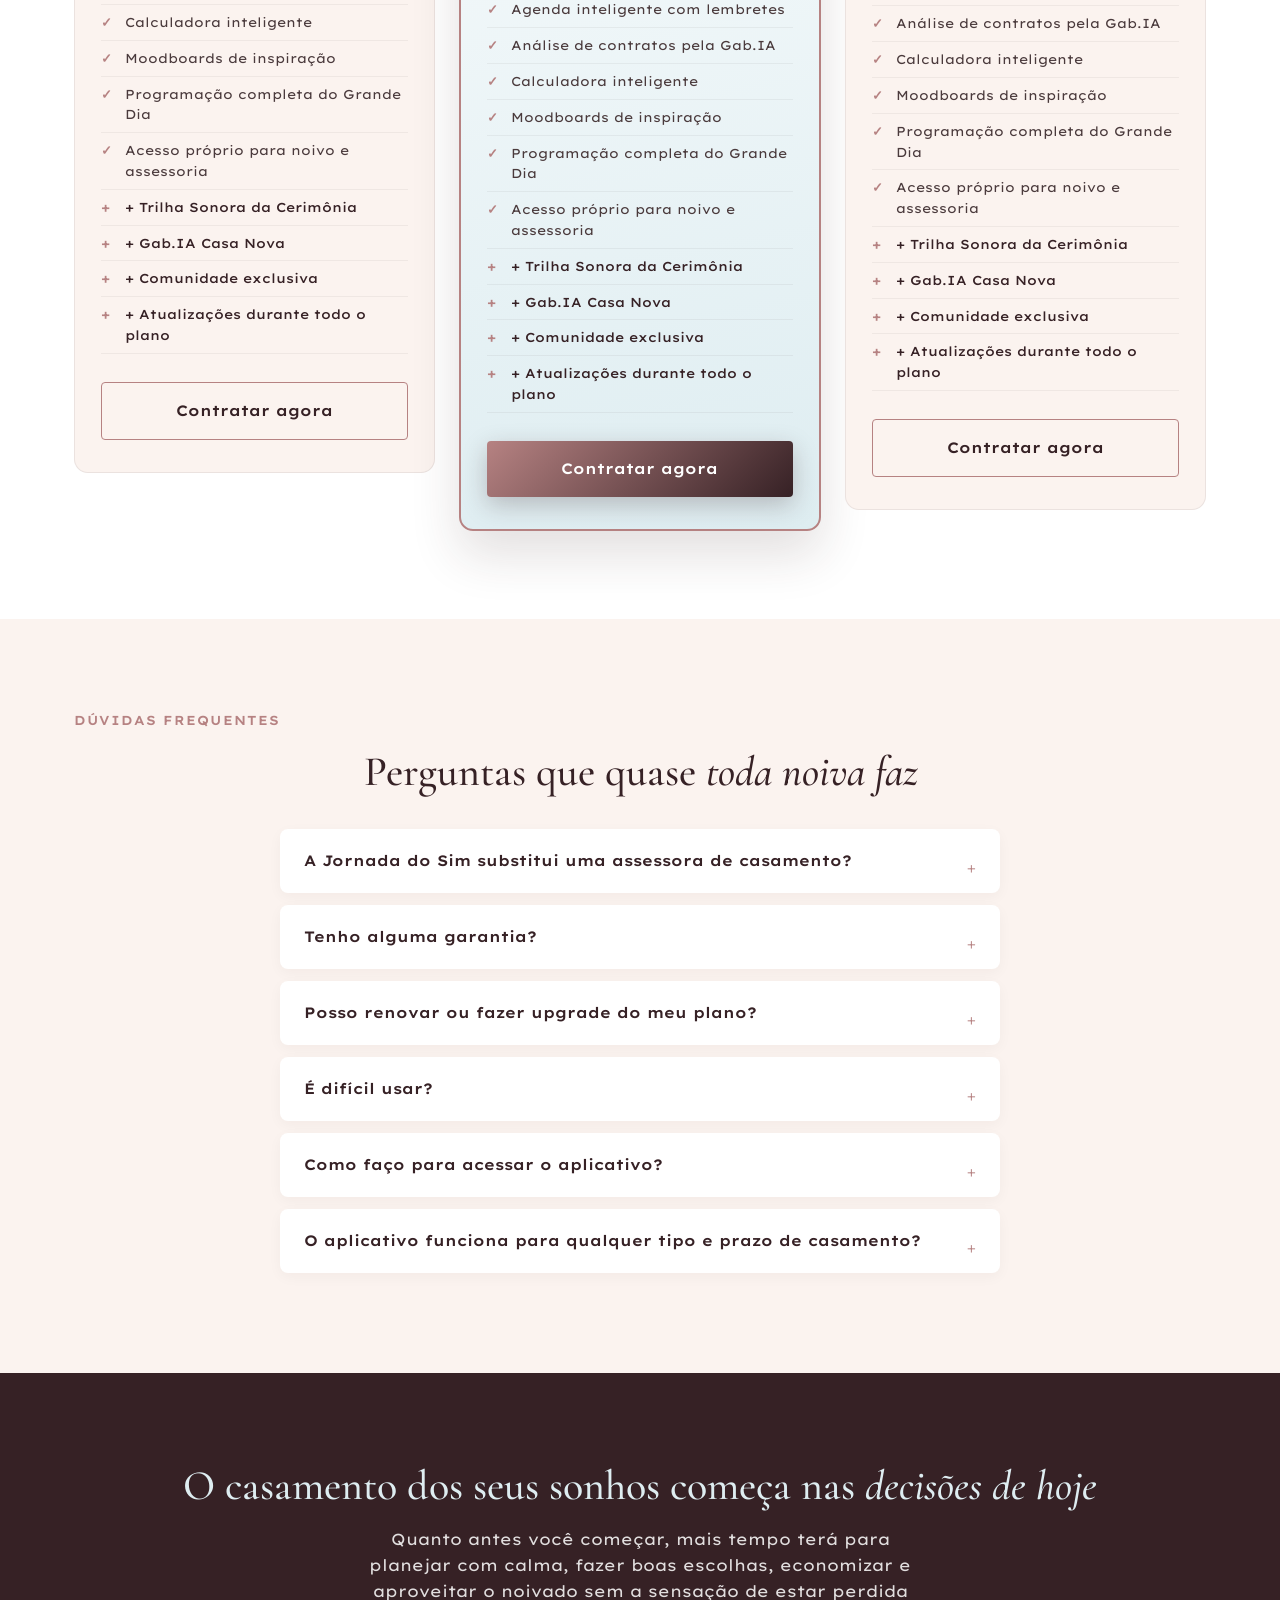
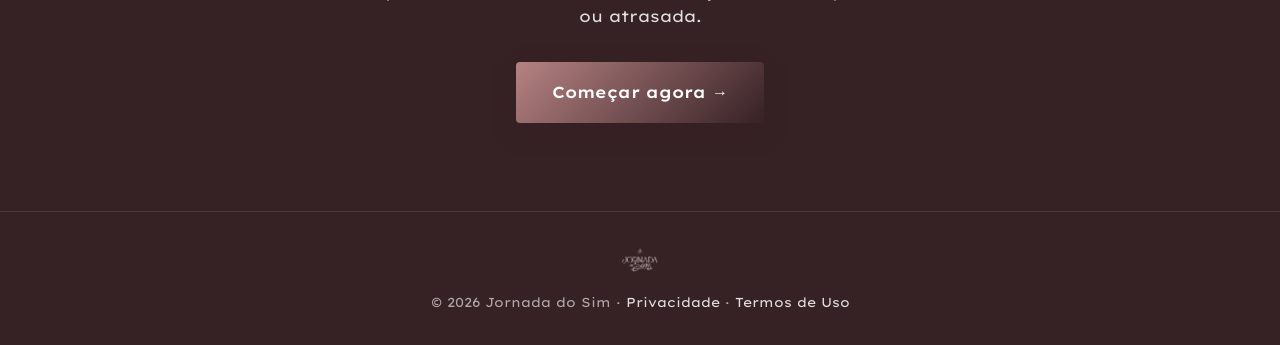
==== commit 1e3a04fb: "Negrito nos títulos dos recursos + 6 fotos novas na faixa de casais (Paris, jardim, barco, fonte, fa" ====
--- a/index.html
+++ b/index.html
@@ -163,6 +163,12 @@
         <img src="assets/img/casal-real-5-veu-pb.jpg" alt="Noiva ajustando o véu" class="photo-marquee-item">
         <img src="assets/img/casal-real-8-flavia-thales.jpg" alt="Cerimônia emocionante" class="photo-marquee-item">
         <img src="assets/img/casal-real-9-noiva-day.jpg" alt="Noiva em frente ao arco de flores" class="photo-marquee-item">
+        <img src="assets/img/casal-real-10-paris.jpg" alt="Casal em Paris, com a Torre Eiffel ao fundo" class="photo-marquee-item">
+        <img src="assets/img/casal-real-11-jardim.jpg" alt="Casal se beijando sob um arco de jardim" class="photo-marquee-item">
+        <img src="assets/img/casal-real-12-barco.jpg" alt="Casal abraçado à beira-mar, perto de um barco" class="photo-marquee-item">
+        <img src="assets/img/casal-real-13-fonte.jpg" alt="Casal sorrindo em frente a uma fonte" class="photo-marquee-item">
+        <img src="assets/img/casal-real-14-farol.jpg" alt="Casal junto a um farol à beira-mar" class="photo-marquee-item">
+        <img src="assets/img/casal-real-15-coluna.jpg" alt="Casal abraçado entre colunas de pedra" class="photo-marquee-item">
       </div>
       <div class="photo-marquee-track" aria-hidden="true">
         <img src="assets/img/casal-real-4-lustre.jpg" alt="" class="photo-marquee-item">
@@ -172,6 +178,12 @@
         <img src="assets/img/casal-real-5-veu-pb.jpg" alt="" class="photo-marquee-item">
         <img src="assets/img/casal-real-8-flavia-thales.jpg" alt="" class="photo-marquee-item">
         <img src="assets/img/casal-real-9-noiva-day.jpg" alt="" class="photo-marquee-item">
+        <img src="assets/img/casal-real-10-paris.jpg" alt="" class="photo-marquee-item">
+        <img src="assets/img/casal-real-11-jardim.jpg" alt="" class="photo-marquee-item">
+        <img src="assets/img/casal-real-12-barco.jpg" alt="" class="photo-marquee-item">
+        <img src="assets/img/casal-real-13-fonte.jpg" alt="" class="photo-marquee-item">
+        <img src="assets/img/casal-real-14-farol.jpg" alt="" class="photo-marquee-item">
+        <img src="assets/img/casal-real-15-coluna.jpg" alt="" class="photo-marquee-item">
       </div>
     </div>
   </section>
--- a/css/styles.css
+++ b/css/styles.css
@@ -176,7 +176,7 @@
 /* ---------- Features ---------- */
 .features-grid { display: grid; grid-template-columns: repeat(auto-fit, minmax(280px, 1fr)); gap: 28px; margin-top: 32px; }
 .feature-item { border-left: 3px solid var(--romance); padding-left: 20px; }
-.feature-item h3 { font-size: 19px; margin-bottom: 8px; }
+.feature-item h3 { font-size: 19px; margin-bottom: 8px; font-weight: 700; }
 .feature-item p { color: #6b5457; font-size: 14px; }
 
 /* ---------- Photo marquee ---------- */
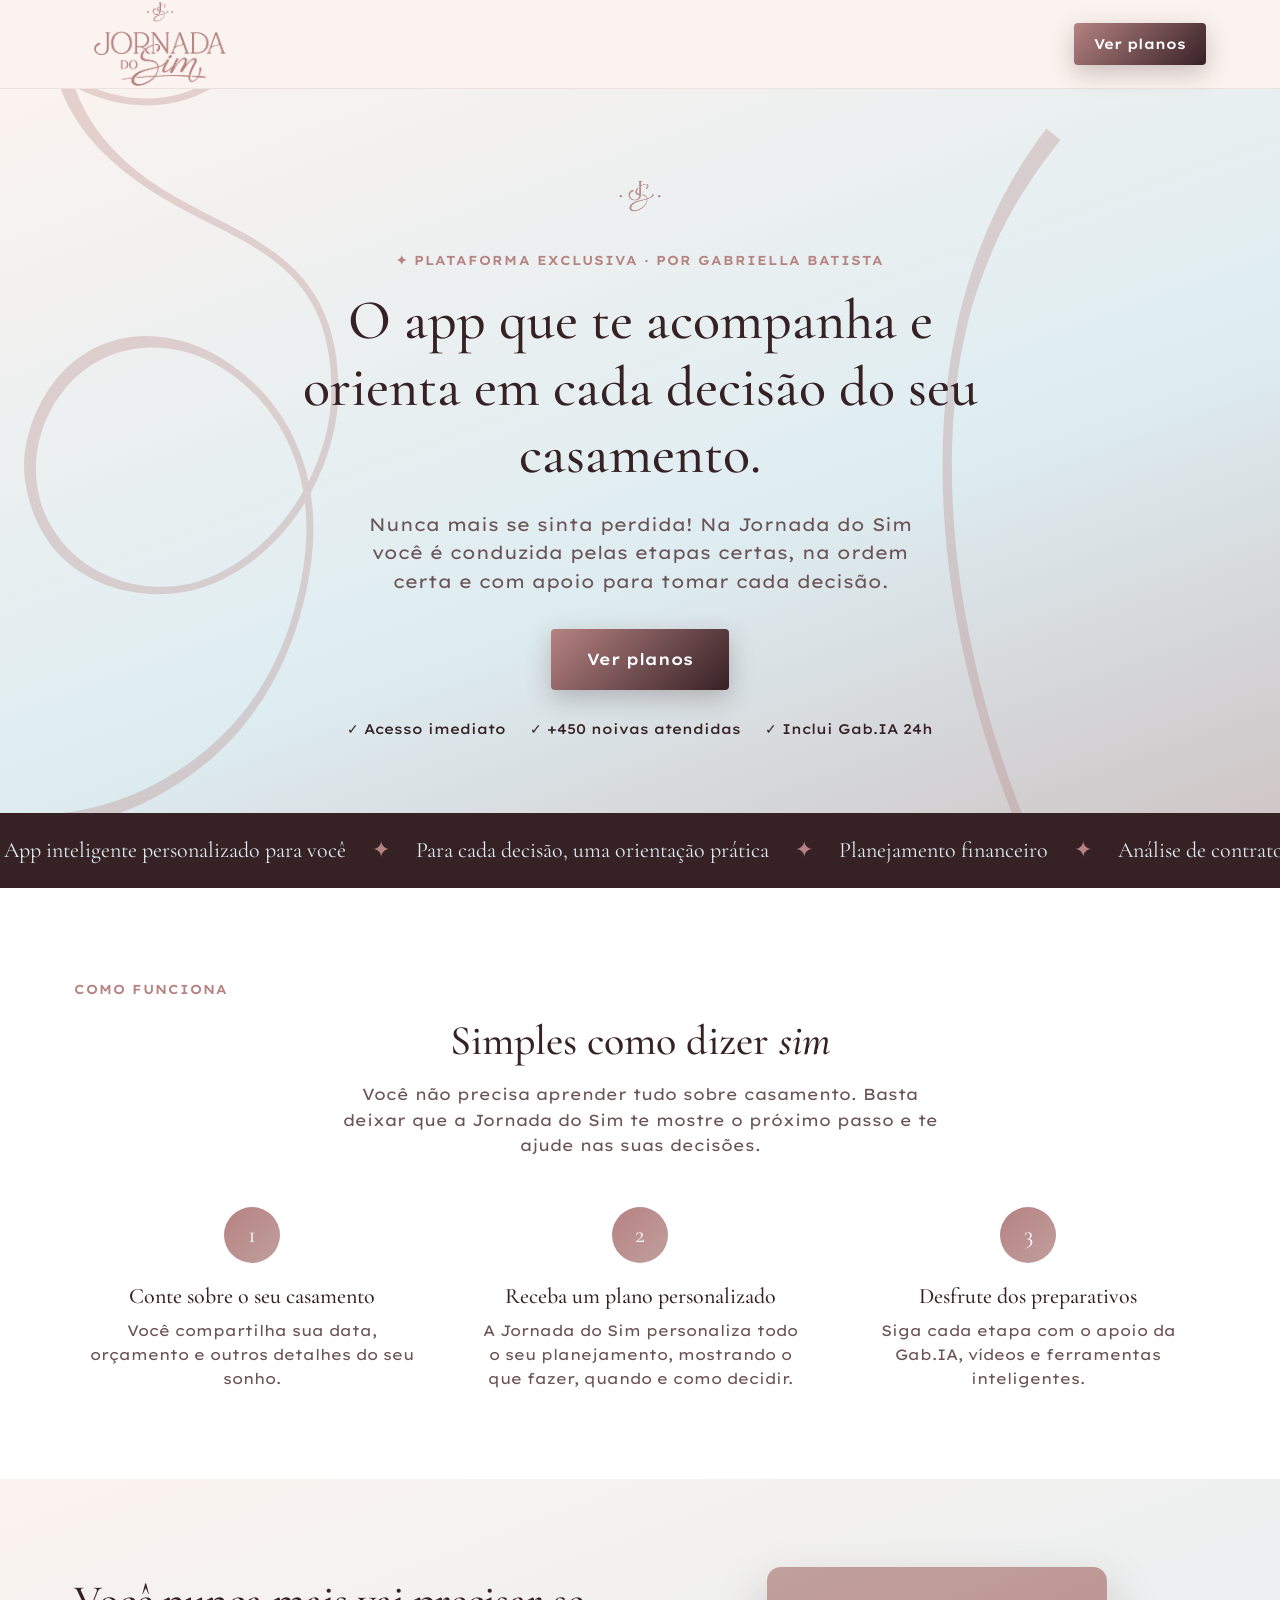
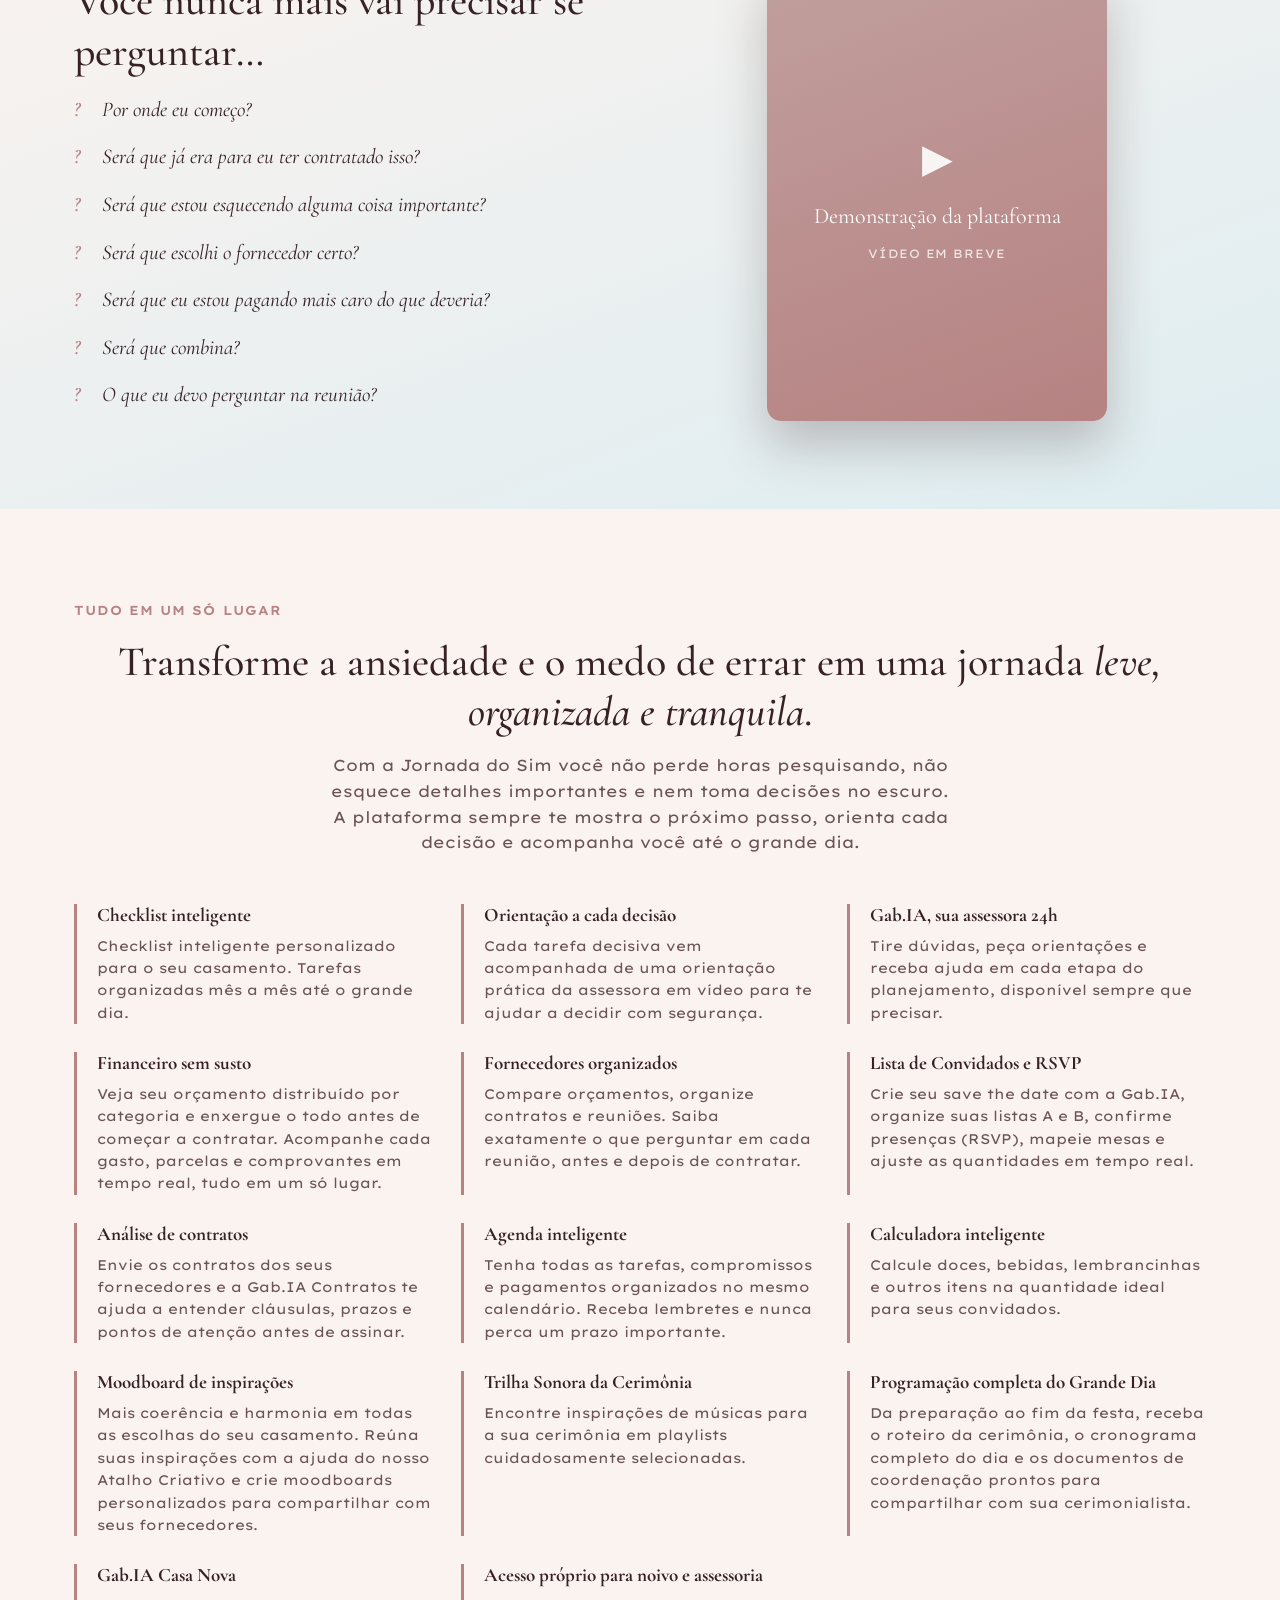
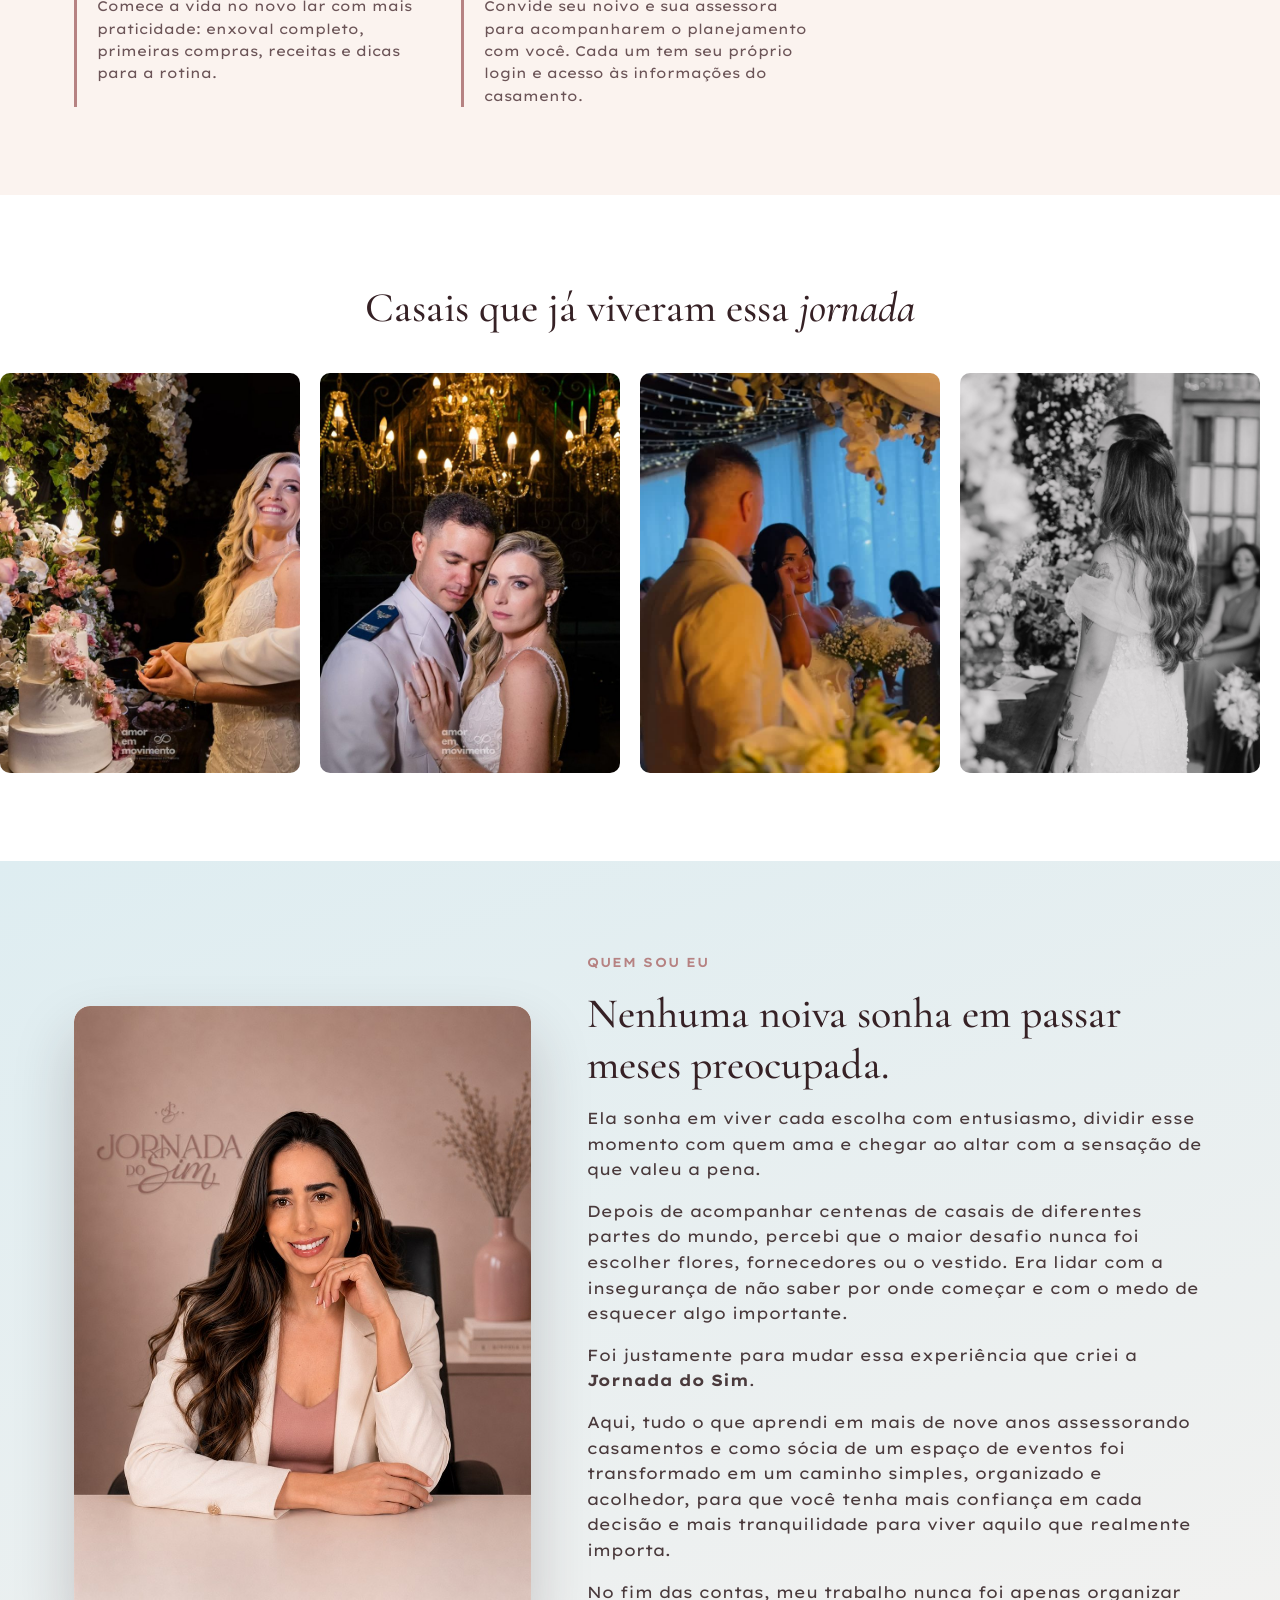
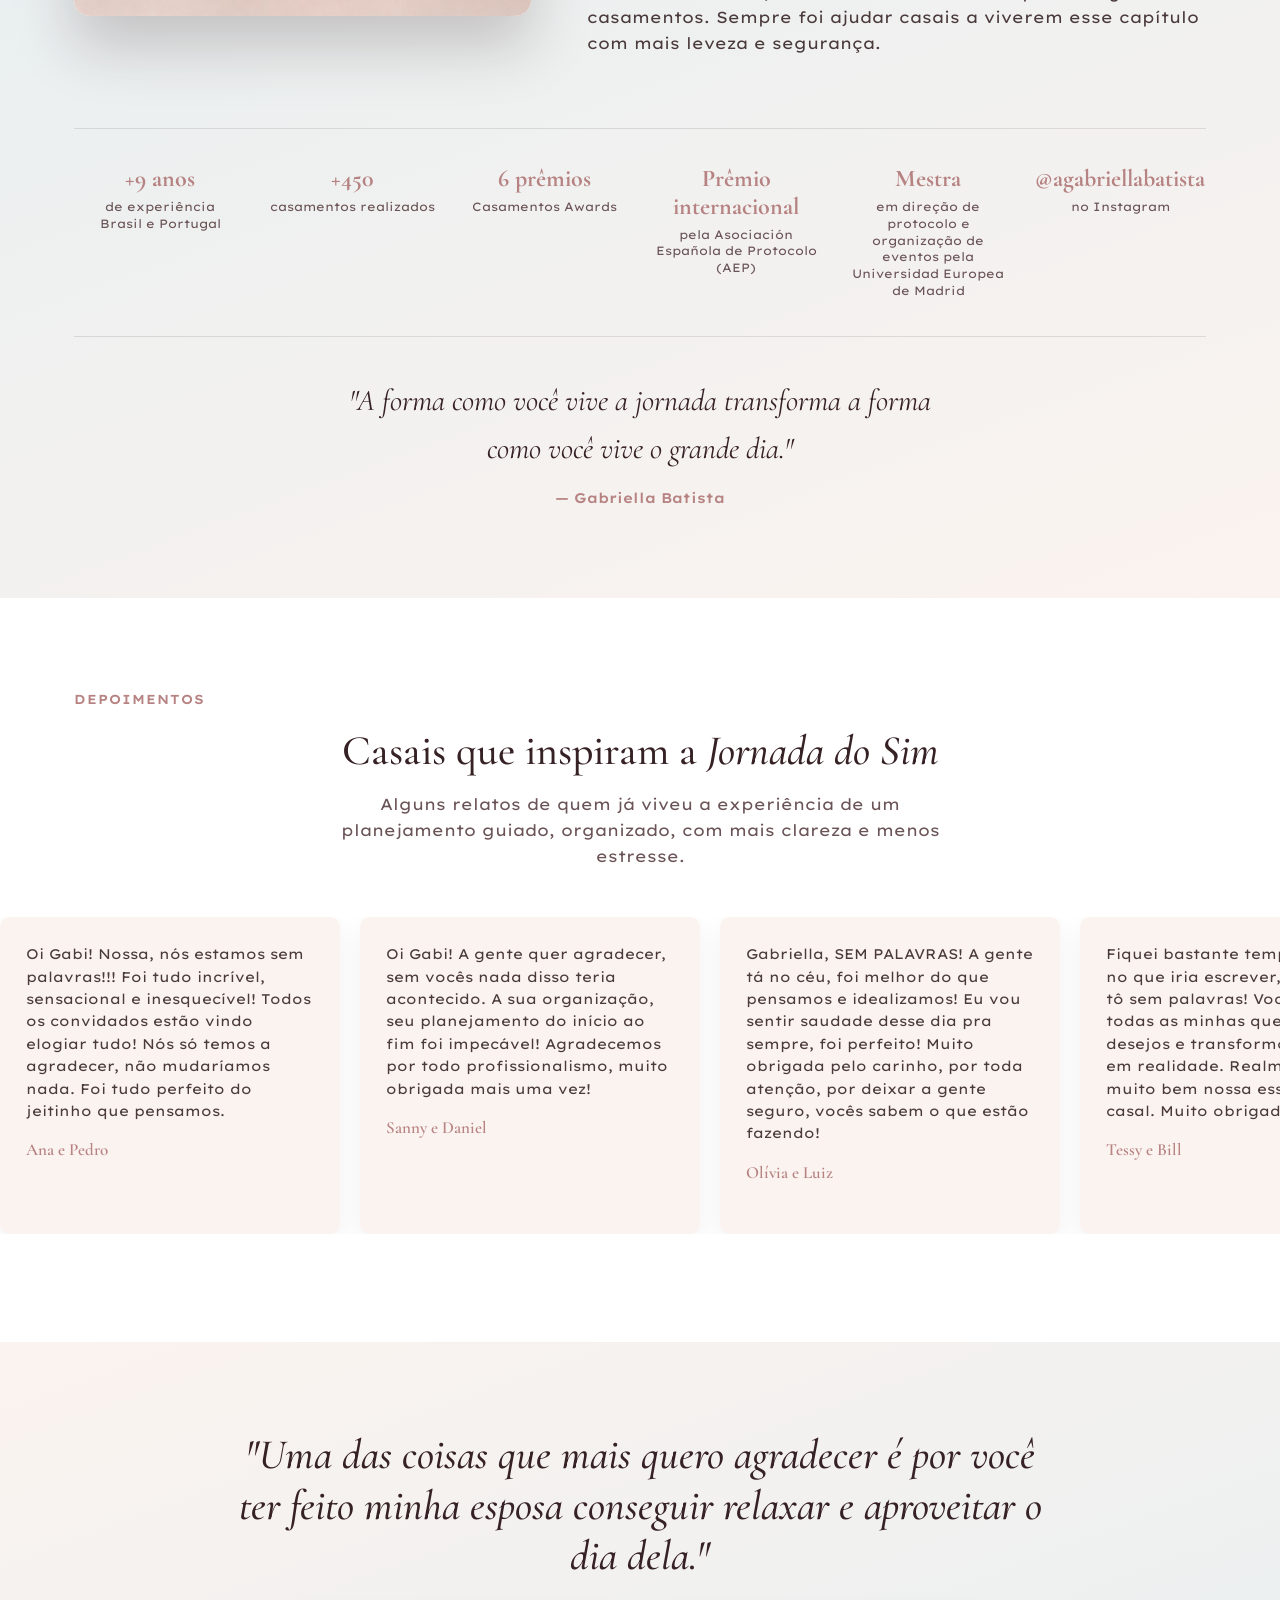
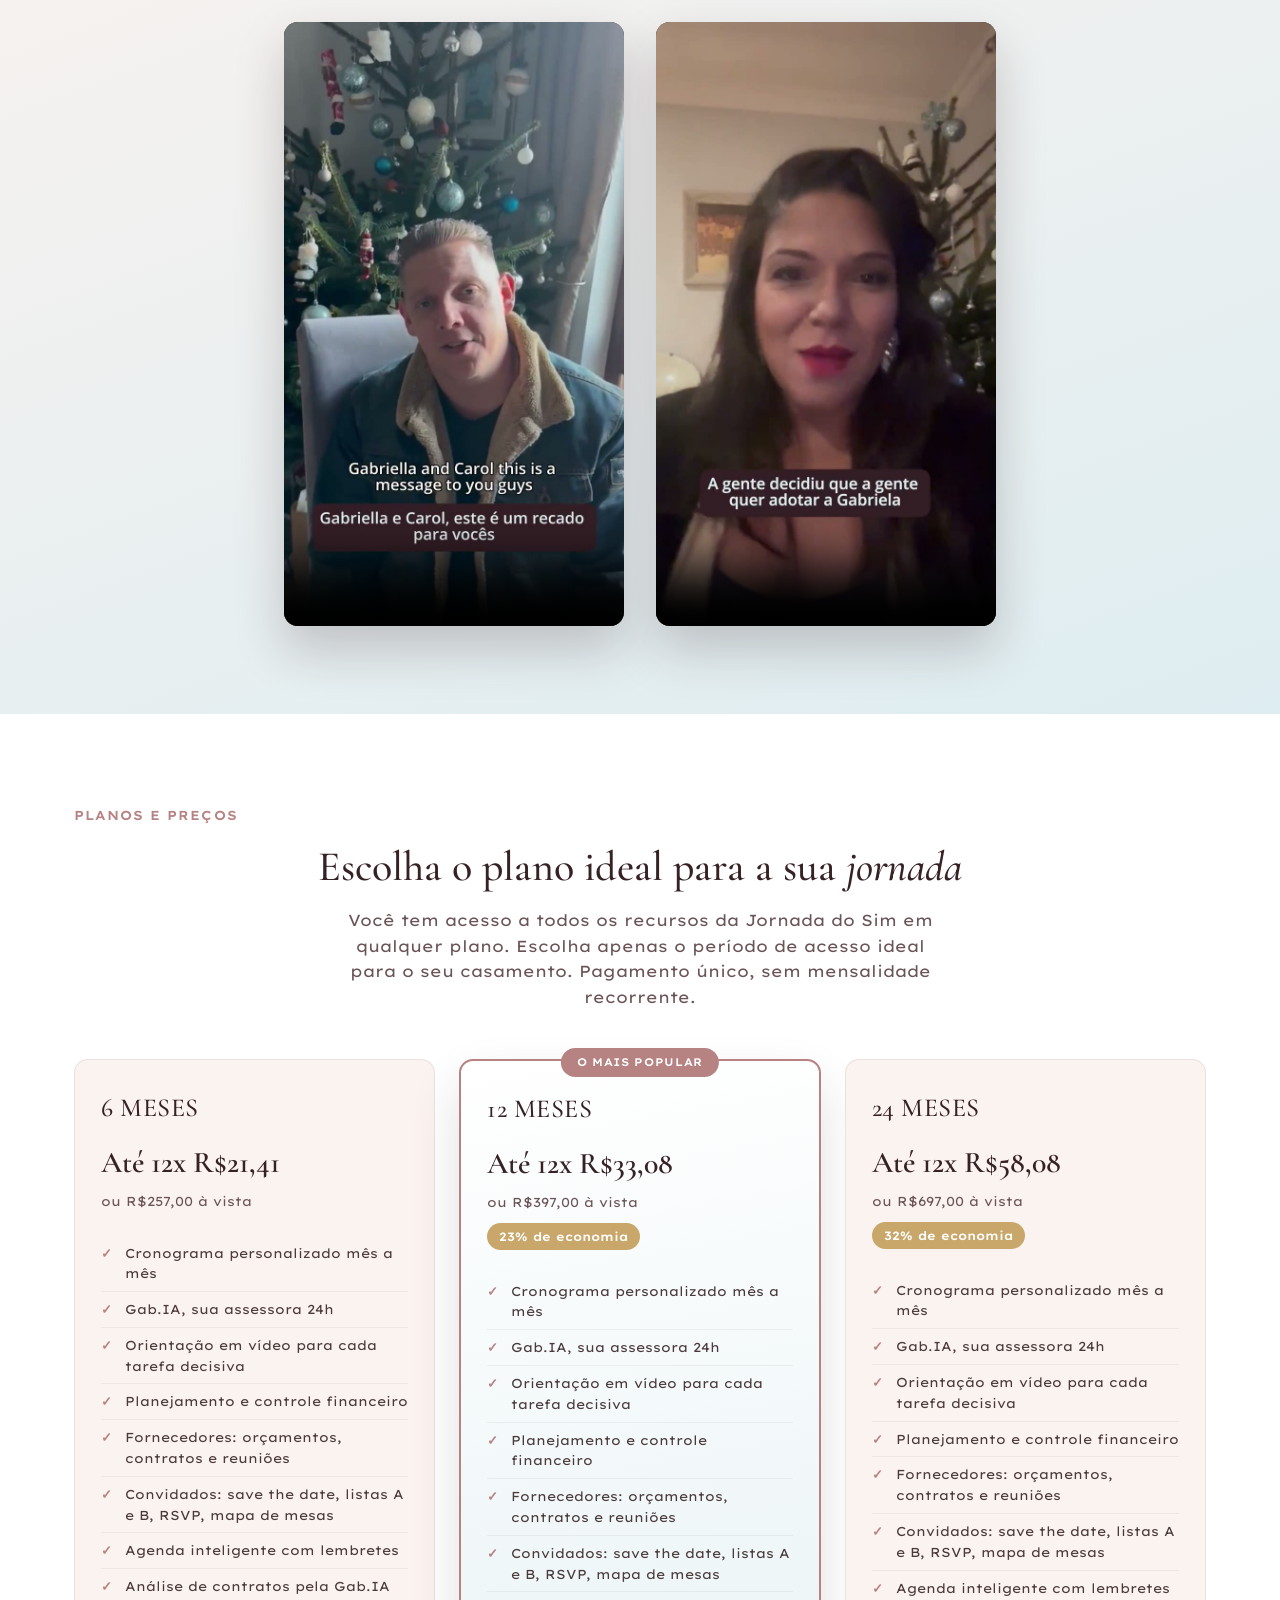
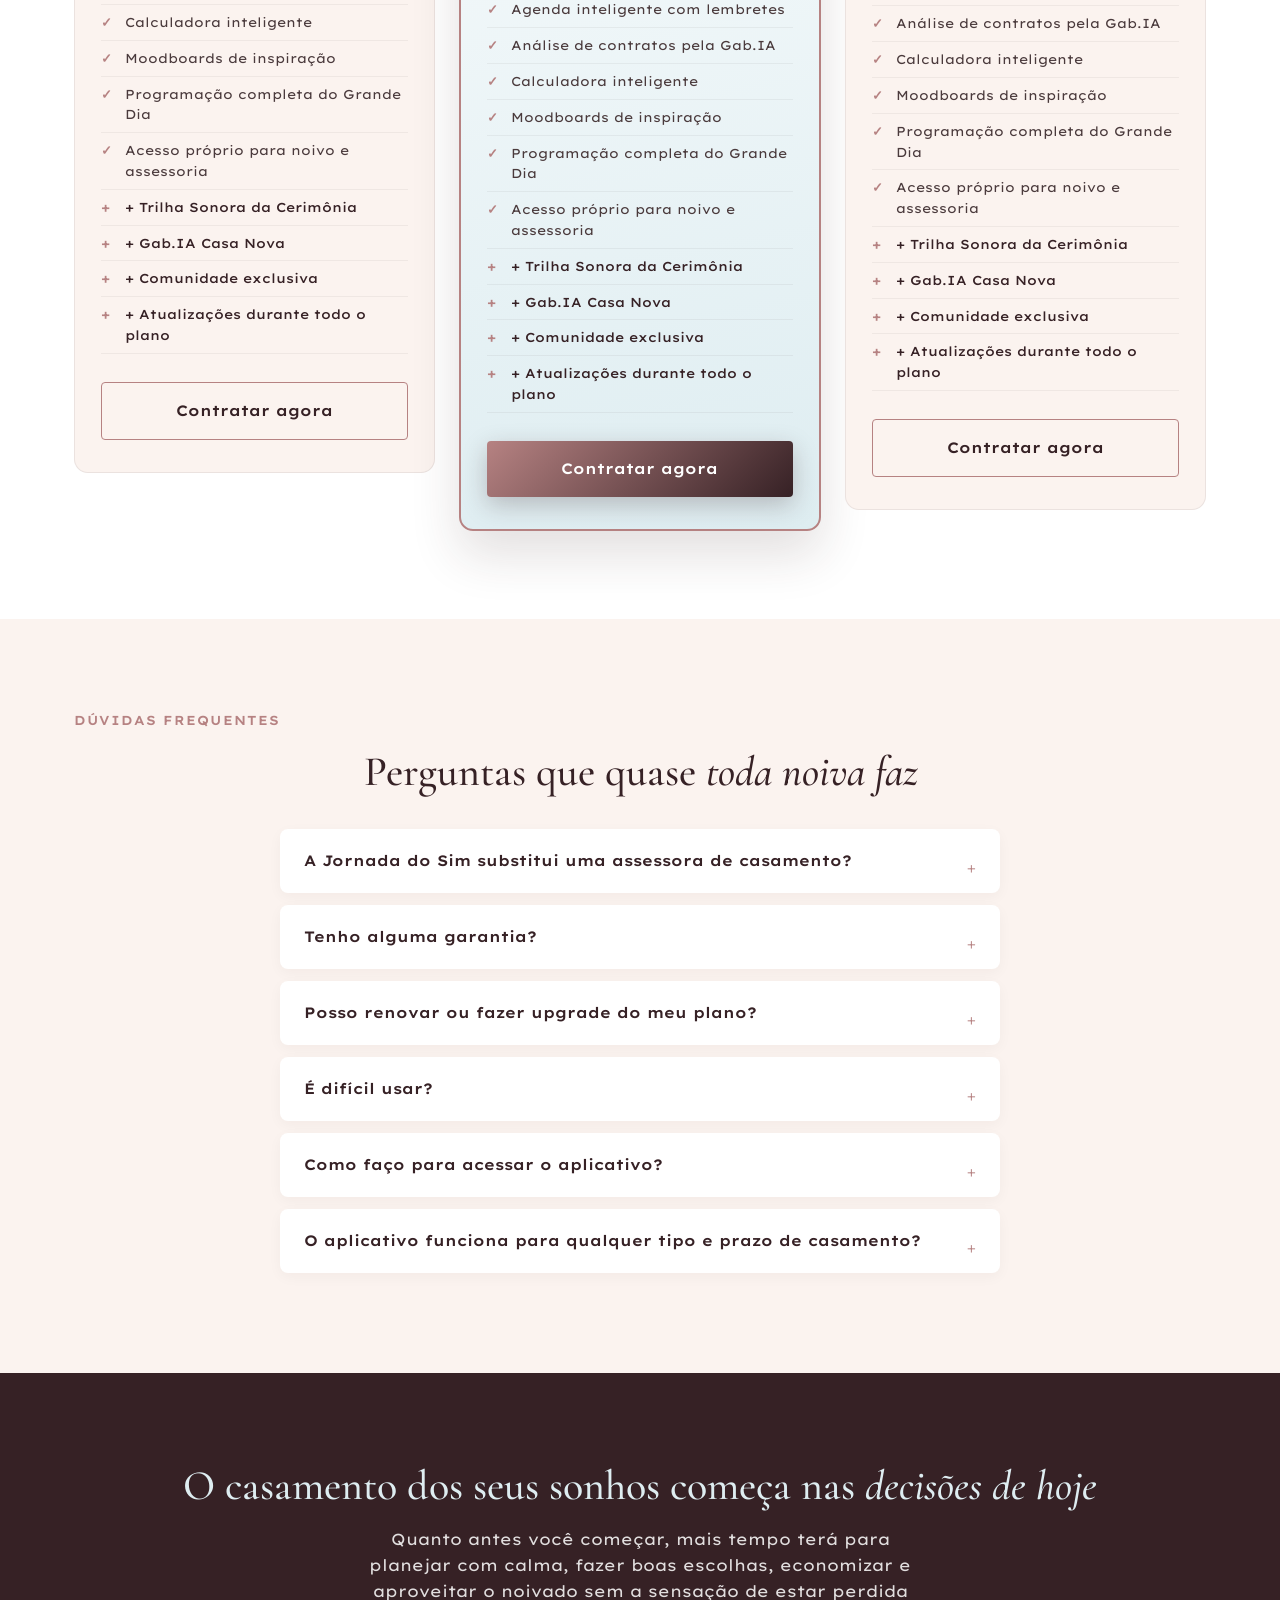
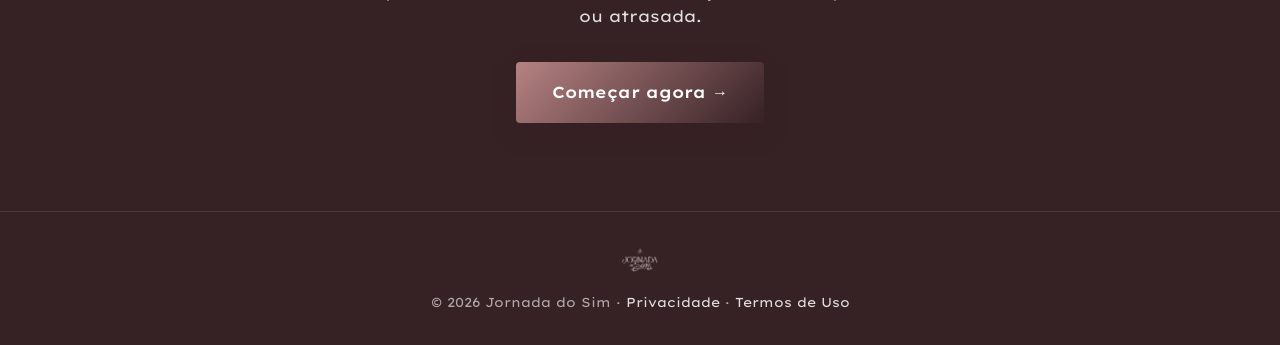
==== commit 37a8a32a: "Reordena faixa de fotos alternando ambientes fechados e abertos" ====
--- a/index.html
+++ b/index.html
@@ -156,34 +156,34 @@
     </div>
     <div class="photo-marquee">
       <div class="photo-marquee-track">
+        <img src="assets/img/casal-real-1-cake-color.jpg" alt="Casal cortando o bolo" class="photo-marquee-item">
         <img src="assets/img/casal-real-4-lustre.jpg" alt="Casal recém-casado" class="photo-marquee-item">
-        <img src="assets/img/casal-real-1-cake-color.jpg" alt="Casal cortando o bolo" class="photo-marquee-item">
+        <img src="assets/img/casal-real-8-flavia-thales.jpg" alt="Cerimônia emocionante" class="photo-marquee-item">
         <img src="assets/img/casal-real-3-noiva-pb.jpg" alt="Noiva de vestido de renda" class="photo-marquee-item">
+        <img src="assets/img/casal-real-10-paris.jpg" alt="Casal em Paris, com a Torre Eiffel ao fundo" class="photo-marquee-item">
+        <img src="assets/img/casal-real-5-veu-pb.jpg" alt="Noiva ajustando o véu" class="photo-marquee-item">
+        <img src="assets/img/casal-real-11-jardim.jpg" alt="Casal se beijando sob um arco de jardim" class="photo-marquee-item">
+        <img src="assets/img/casal-real-9-noiva-day.jpg" alt="Noiva em frente ao arco de flores" class="photo-marquee-item">
+        <img src="assets/img/casal-real-12-barco.jpg" alt="Casal abraçado à beira-mar, perto de um barco" class="photo-marquee-item">
         <img src="assets/img/casal-real-2-cake-pb.jpg" alt="Casal sorrindo" class="photo-marquee-item">
-        <img src="assets/img/casal-real-5-veu-pb.jpg" alt="Noiva ajustando o véu" class="photo-marquee-item">
-        <img src="assets/img/casal-real-8-flavia-thales.jpg" alt="Cerimônia emocionante" class="photo-marquee-item">
-        <img src="assets/img/casal-real-9-noiva-day.jpg" alt="Noiva em frente ao arco de flores" class="photo-marquee-item">
-        <img src="assets/img/casal-real-10-paris.jpg" alt="Casal em Paris, com a Torre Eiffel ao fundo" class="photo-marquee-item">
-        <img src="assets/img/casal-real-11-jardim.jpg" alt="Casal se beijando sob um arco de jardim" class="photo-marquee-item">
-        <img src="assets/img/casal-real-12-barco.jpg" alt="Casal abraçado à beira-mar, perto de um barco" class="photo-marquee-item">
+        <img src="assets/img/casal-real-15-coluna.jpg" alt="Casal abraçado entre colunas de pedra" class="photo-marquee-item">
         <img src="assets/img/casal-real-13-fonte.jpg" alt="Casal sorrindo em frente a uma fonte" class="photo-marquee-item">
         <img src="assets/img/casal-real-14-farol.jpg" alt="Casal junto a um farol à beira-mar" class="photo-marquee-item">
-        <img src="assets/img/casal-real-15-coluna.jpg" alt="Casal abraçado entre colunas de pedra" class="photo-marquee-item">
       </div>
       <div class="photo-marquee-track" aria-hidden="true">
+        <img src="assets/img/casal-real-1-cake-color.jpg" alt="" class="photo-marquee-item">
         <img src="assets/img/casal-real-4-lustre.jpg" alt="" class="photo-marquee-item">
-        <img src="assets/img/casal-real-1-cake-color.jpg" alt="" class="photo-marquee-item">
+        <img src="assets/img/casal-real-8-flavia-thales.jpg" alt="" class="photo-marquee-item">
         <img src="assets/img/casal-real-3-noiva-pb.jpg" alt="" class="photo-marquee-item">
+        <img src="assets/img/casal-real-10-paris.jpg" alt="" class="photo-marquee-item">
+        <img src="assets/img/casal-real-5-veu-pb.jpg" alt="" class="photo-marquee-item">
+        <img src="assets/img/casal-real-11-jardim.jpg" alt="" class="photo-marquee-item">
+        <img src="assets/img/casal-real-9-noiva-day.jpg" alt="" class="photo-marquee-item">
+        <img src="assets/img/casal-real-12-barco.jpg" alt="" class="photo-marquee-item">
         <img src="assets/img/casal-real-2-cake-pb.jpg" alt="" class="photo-marquee-item">
-        <img src="assets/img/casal-real-5-veu-pb.jpg" alt="" class="photo-marquee-item">
-        <img src="assets/img/casal-real-8-flavia-thales.jpg" alt="" class="photo-marquee-item">
-        <img src="assets/img/casal-real-9-noiva-day.jpg" alt="" class="photo-marquee-item">
-        <img src="assets/img/casal-real-10-paris.jpg" alt="" class="photo-marquee-item">
-        <img src="assets/img/casal-real-11-jardim.jpg" alt="" class="photo-marquee-item">
-        <img src="assets/img/casal-real-12-barco.jpg" alt="" class="photo-marquee-item">
+        <img src="assets/img/casal-real-15-coluna.jpg" alt="" class="photo-marquee-item">
         <img src="assets/img/casal-real-13-fonte.jpg" alt="" class="photo-marquee-item">
         <img src="assets/img/casal-real-14-farol.jpg" alt="" class="photo-marquee-item">
-        <img src="assets/img/casal-real-15-coluna.jpg" alt="" class="photo-marquee-item">
       </div>
     </div>
   </section>
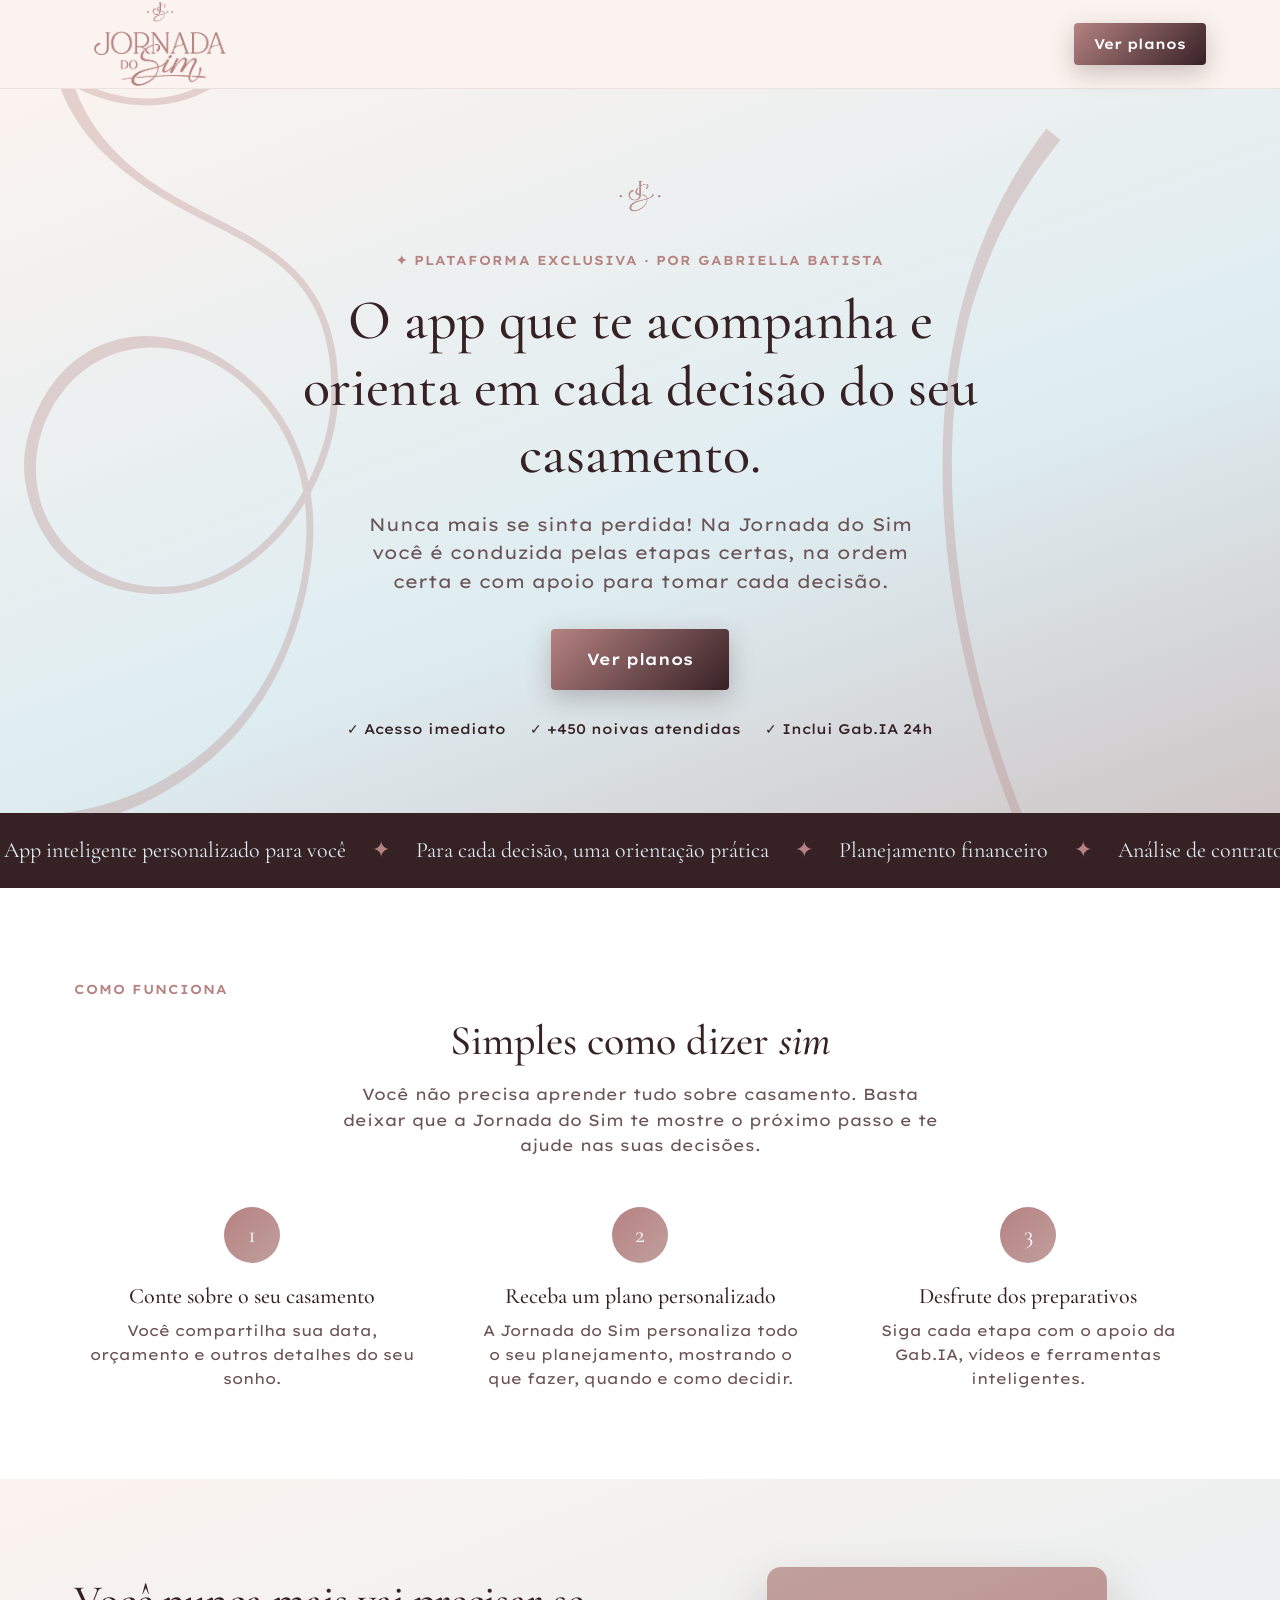
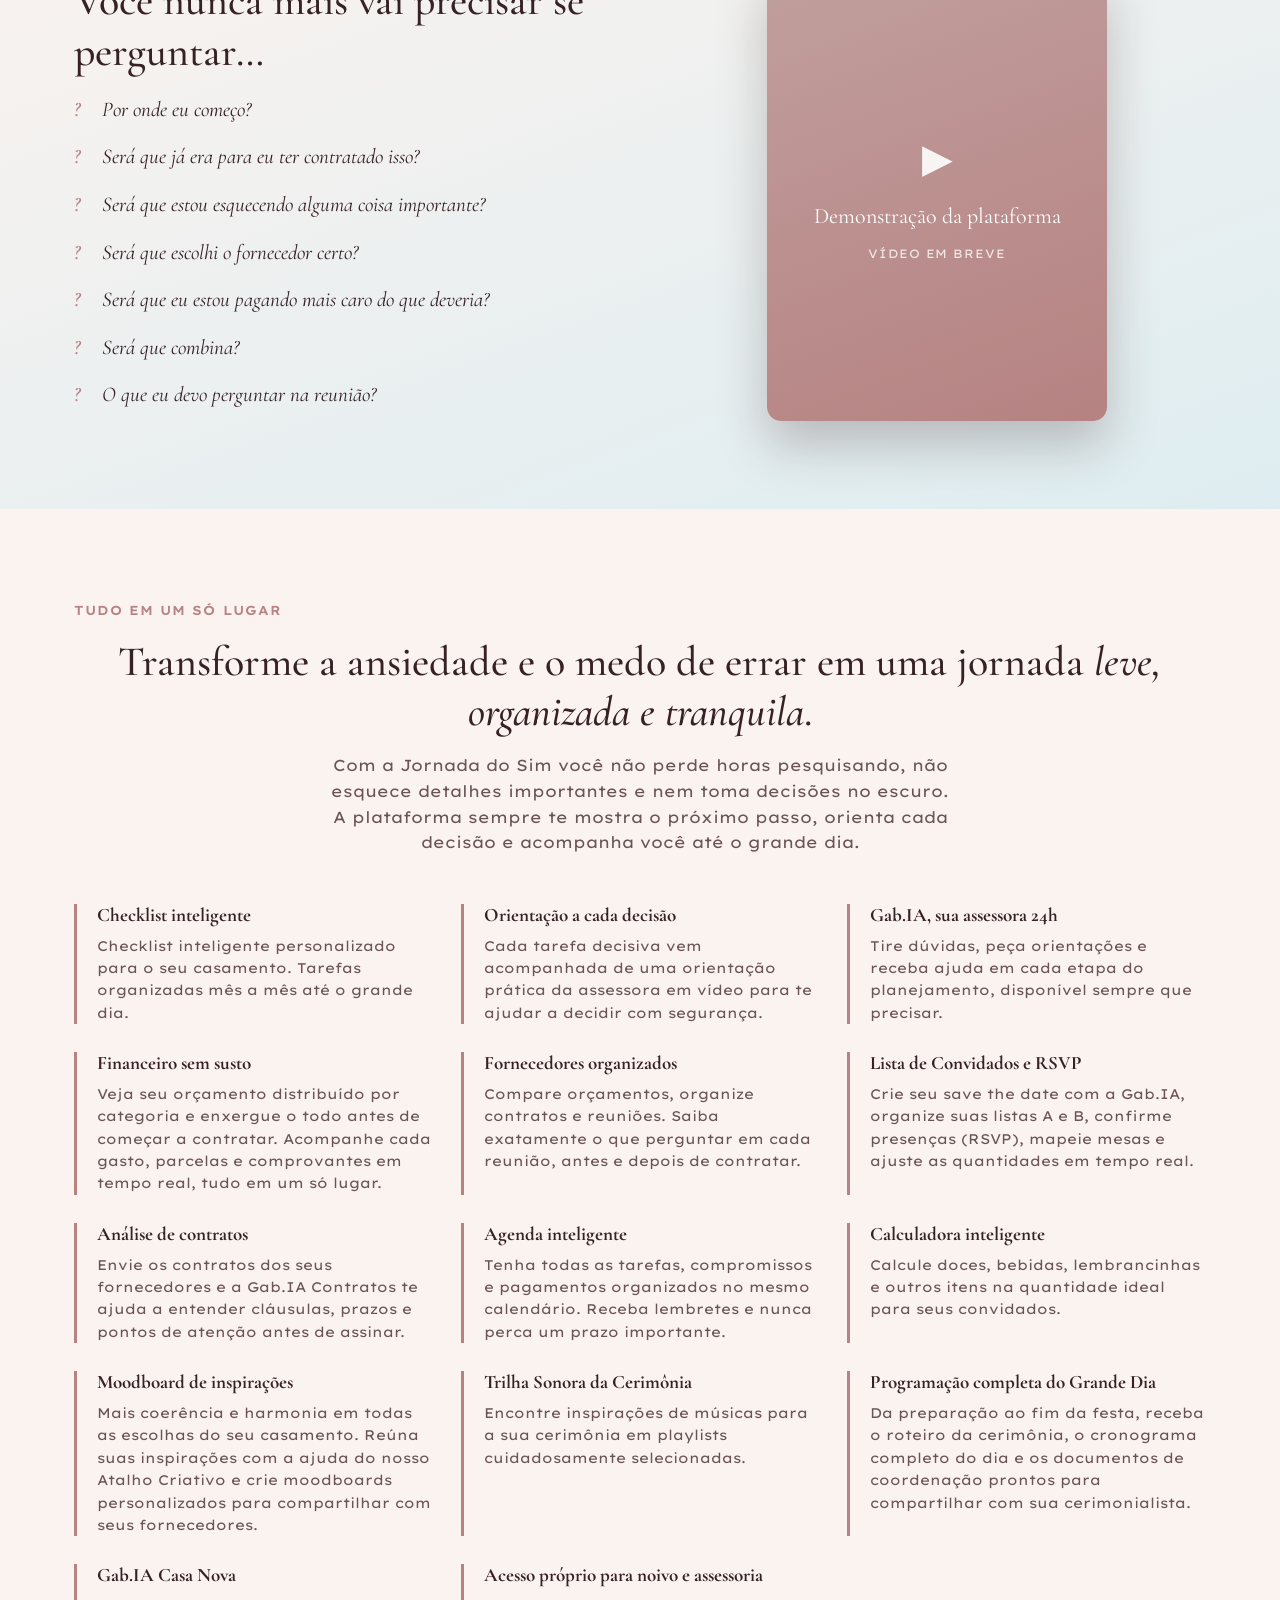
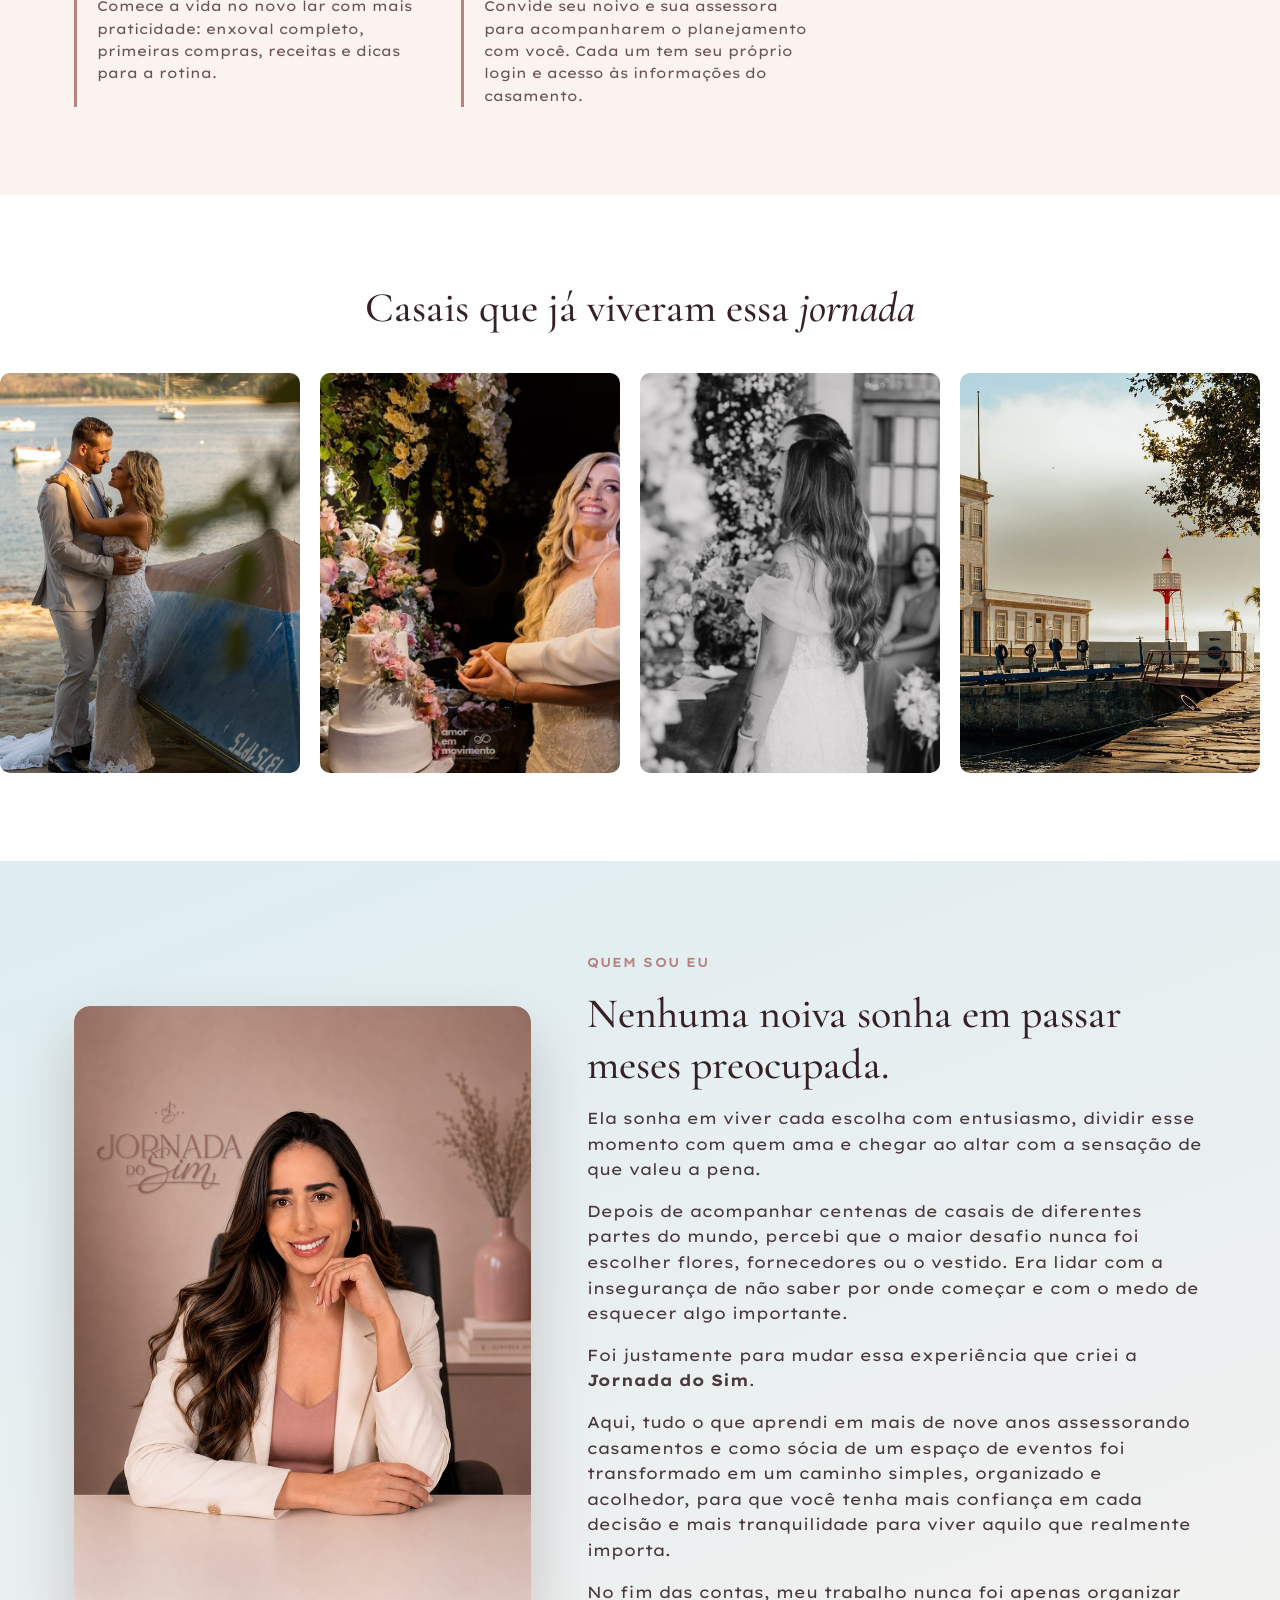
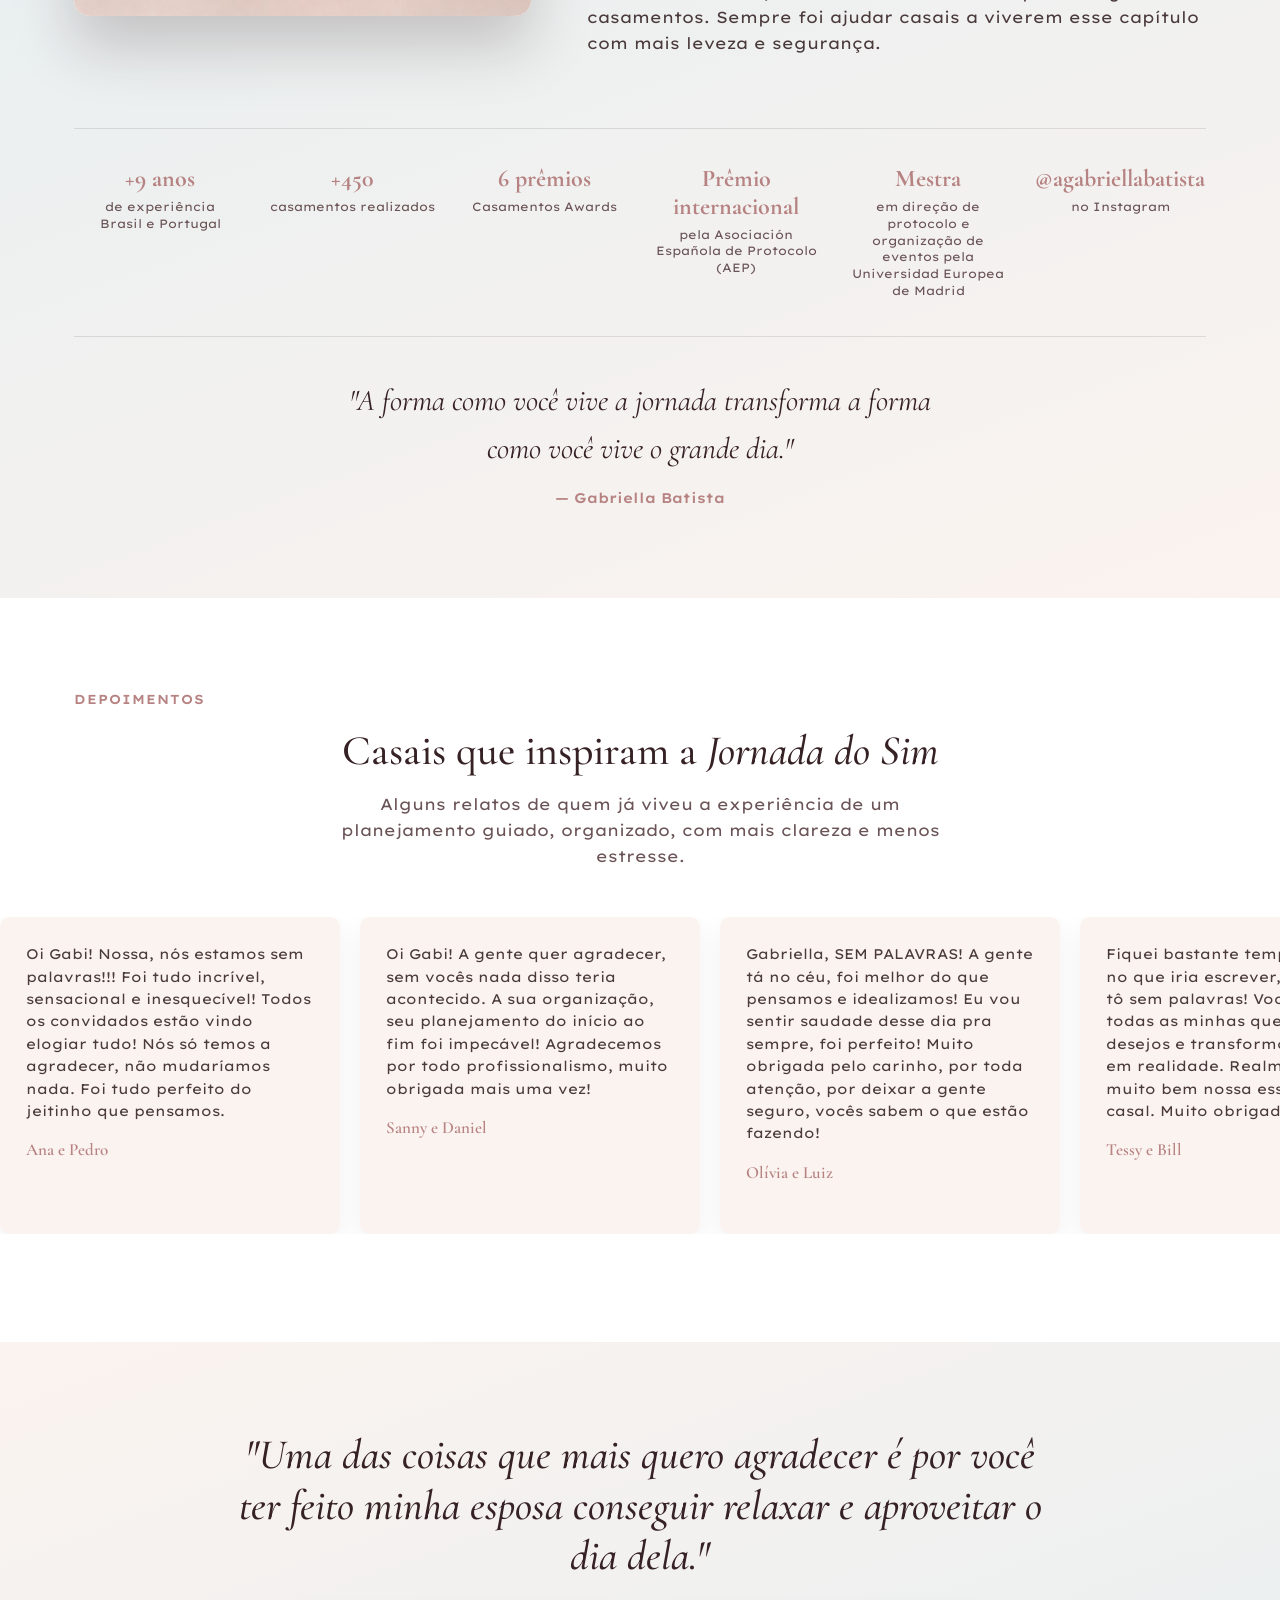
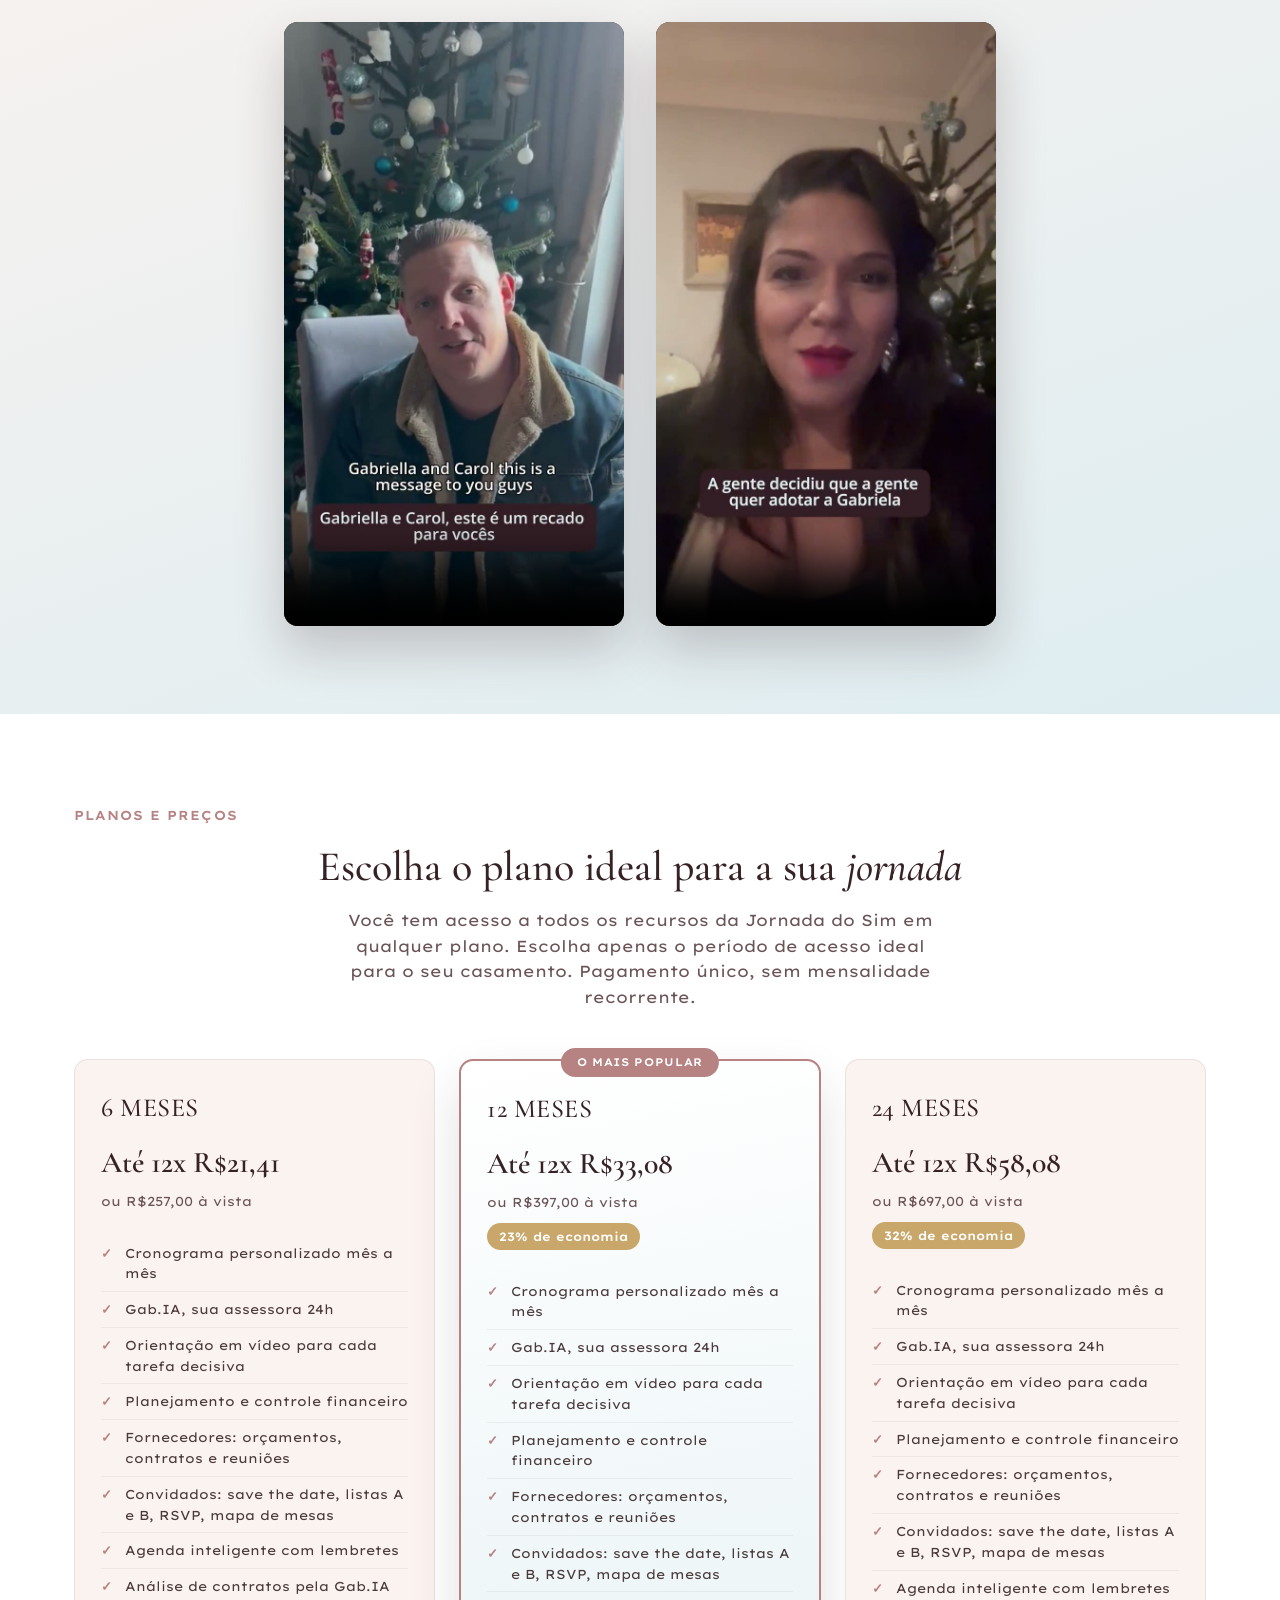
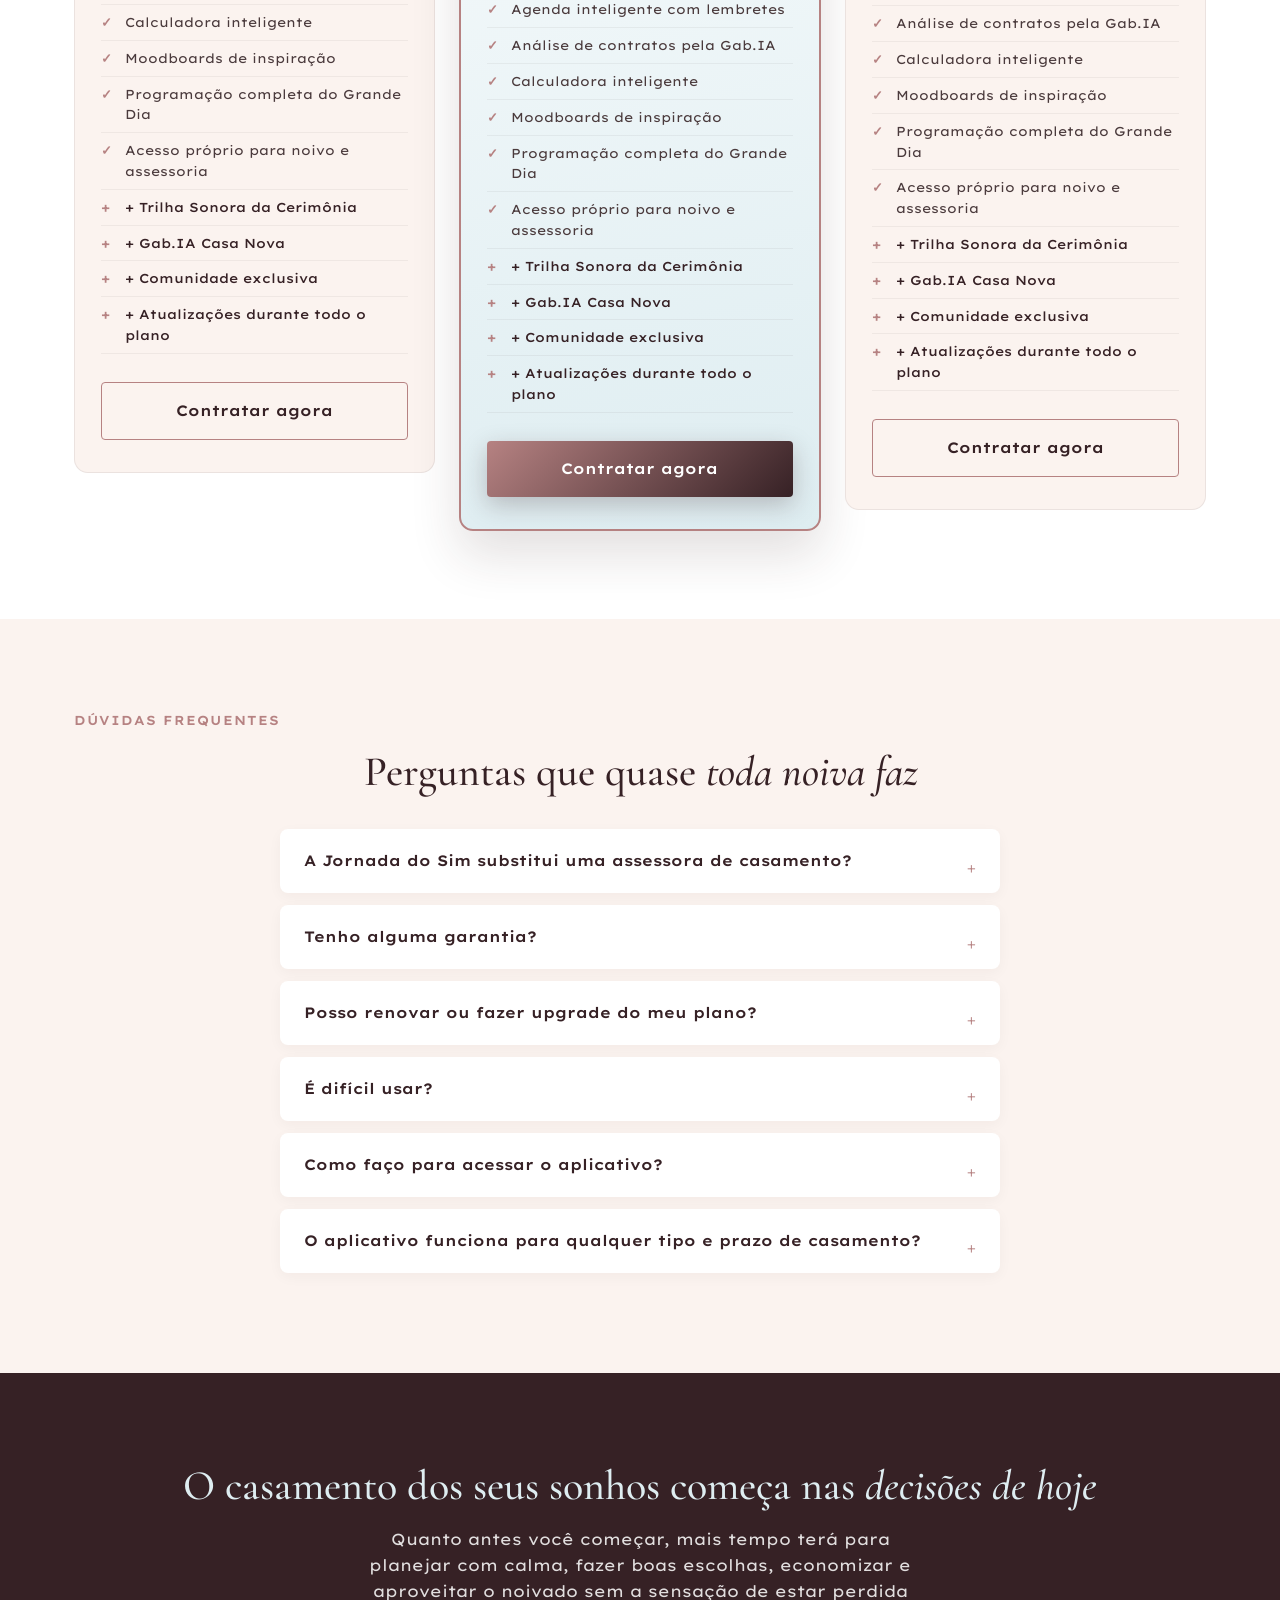
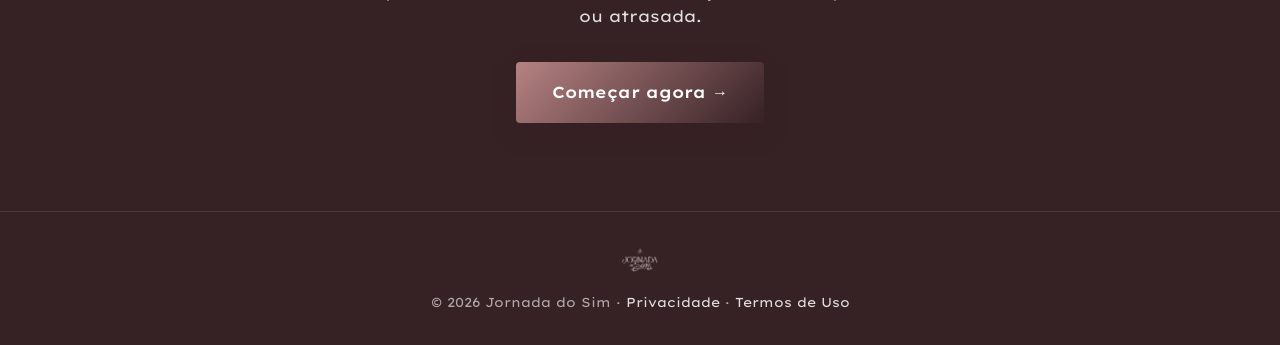
==== commit a25a2cb9: "Espalha fotos do mesmo casal (farda branca e buquê branco) ao longo da faixa" ====
--- a/index.html
+++ b/index.html
@@ -156,34 +156,34 @@
     </div>
     <div class="photo-marquee">
       <div class="photo-marquee-track">
+        <img src="assets/img/casal-real-12-barco.jpg" alt="Casal abraçado à beira-mar, perto de um barco" class="photo-marquee-item">
         <img src="assets/img/casal-real-1-cake-color.jpg" alt="Casal cortando o bolo" class="photo-marquee-item">
+        <img src="assets/img/casal-real-3-noiva-pb.jpg" alt="Noiva de vestido de renda" class="photo-marquee-item">
+        <img src="assets/img/casal-real-14-farol.jpg" alt="Casal junto a um farol à beira-mar" class="photo-marquee-item">
+        <img src="assets/img/casal-real-5-veu-pb.jpg" alt="Noiva ajustando o véu" class="photo-marquee-item">
+        <img src="assets/img/casal-real-2-cake-pb.jpg" alt="Casal sorrindo" class="photo-marquee-item">
+        <img src="assets/img/casal-real-15-coluna.jpg" alt="Casal abraçado entre colunas de pedra" class="photo-marquee-item">
+        <img src="assets/img/casal-real-8-flavia-thales.jpg" alt="Cerimônia emocionante" class="photo-marquee-item">
+        <img src="assets/img/casal-real-10-paris.jpg" alt="Casal em Paris, com a Torre Eiffel ao fundo" class="photo-marquee-item">
+        <img src="assets/img/casal-real-13-fonte.jpg" alt="Casal sorrindo em frente a uma fonte" class="photo-marquee-item">
         <img src="assets/img/casal-real-4-lustre.jpg" alt="Casal recém-casado" class="photo-marquee-item">
-        <img src="assets/img/casal-real-8-flavia-thales.jpg" alt="Cerimônia emocionante" class="photo-marquee-item">
-        <img src="assets/img/casal-real-3-noiva-pb.jpg" alt="Noiva de vestido de renda" class="photo-marquee-item">
-        <img src="assets/img/casal-real-10-paris.jpg" alt="Casal em Paris, com a Torre Eiffel ao fundo" class="photo-marquee-item">
-        <img src="assets/img/casal-real-5-veu-pb.jpg" alt="Noiva ajustando o véu" class="photo-marquee-item">
         <img src="assets/img/casal-real-11-jardim.jpg" alt="Casal se beijando sob um arco de jardim" class="photo-marquee-item">
         <img src="assets/img/casal-real-9-noiva-day.jpg" alt="Noiva em frente ao arco de flores" class="photo-marquee-item">
-        <img src="assets/img/casal-real-12-barco.jpg" alt="Casal abraçado à beira-mar, perto de um barco" class="photo-marquee-item">
-        <img src="assets/img/casal-real-2-cake-pb.jpg" alt="Casal sorrindo" class="photo-marquee-item">
-        <img src="assets/img/casal-real-15-coluna.jpg" alt="Casal abraçado entre colunas de pedra" class="photo-marquee-item">
-        <img src="assets/img/casal-real-13-fonte.jpg" alt="Casal sorrindo em frente a uma fonte" class="photo-marquee-item">
-        <img src="assets/img/casal-real-14-farol.jpg" alt="Casal junto a um farol à beira-mar" class="photo-marquee-item">
       </div>
       <div class="photo-marquee-track" aria-hidden="true">
+        <img src="assets/img/casal-real-12-barco.jpg" alt="" class="photo-marquee-item">
         <img src="assets/img/casal-real-1-cake-color.jpg" alt="" class="photo-marquee-item">
+        <img src="assets/img/casal-real-3-noiva-pb.jpg" alt="" class="photo-marquee-item">
+        <img src="assets/img/casal-real-14-farol.jpg" alt="" class="photo-marquee-item">
+        <img src="assets/img/casal-real-5-veu-pb.jpg" alt="" class="photo-marquee-item">
+        <img src="assets/img/casal-real-2-cake-pb.jpg" alt="" class="photo-marquee-item">
+        <img src="assets/img/casal-real-15-coluna.jpg" alt="" class="photo-marquee-item">
+        <img src="assets/img/casal-real-8-flavia-thales.jpg" alt="" class="photo-marquee-item">
+        <img src="assets/img/casal-real-10-paris.jpg" alt="" class="photo-marquee-item">
+        <img src="assets/img/casal-real-13-fonte.jpg" alt="" class="photo-marquee-item">
         <img src="assets/img/casal-real-4-lustre.jpg" alt="" class="photo-marquee-item">
-        <img src="assets/img/casal-real-8-flavia-thales.jpg" alt="" class="photo-marquee-item">
-        <img src="assets/img/casal-real-3-noiva-pb.jpg" alt="" class="photo-marquee-item">
-        <img src="assets/img/casal-real-10-paris.jpg" alt="" class="photo-marquee-item">
-        <img src="assets/img/casal-real-5-veu-pb.jpg" alt="" class="photo-marquee-item">
         <img src="assets/img/casal-real-11-jardim.jpg" alt="" class="photo-marquee-item">
         <img src="assets/img/casal-real-9-noiva-day.jpg" alt="" class="photo-marquee-item">
-        <img src="assets/img/casal-real-12-barco.jpg" alt="" class="photo-marquee-item">
-        <img src="assets/img/casal-real-2-cake-pb.jpg" alt="" class="photo-marquee-item">
-        <img src="assets/img/casal-real-15-coluna.jpg" alt="" class="photo-marquee-item">
-        <img src="assets/img/casal-real-13-fonte.jpg" alt="" class="photo-marquee-item">
-        <img src="assets/img/casal-real-14-farol.jpg" alt="" class="photo-marquee-item">
       </div>
     </div>
   </section>
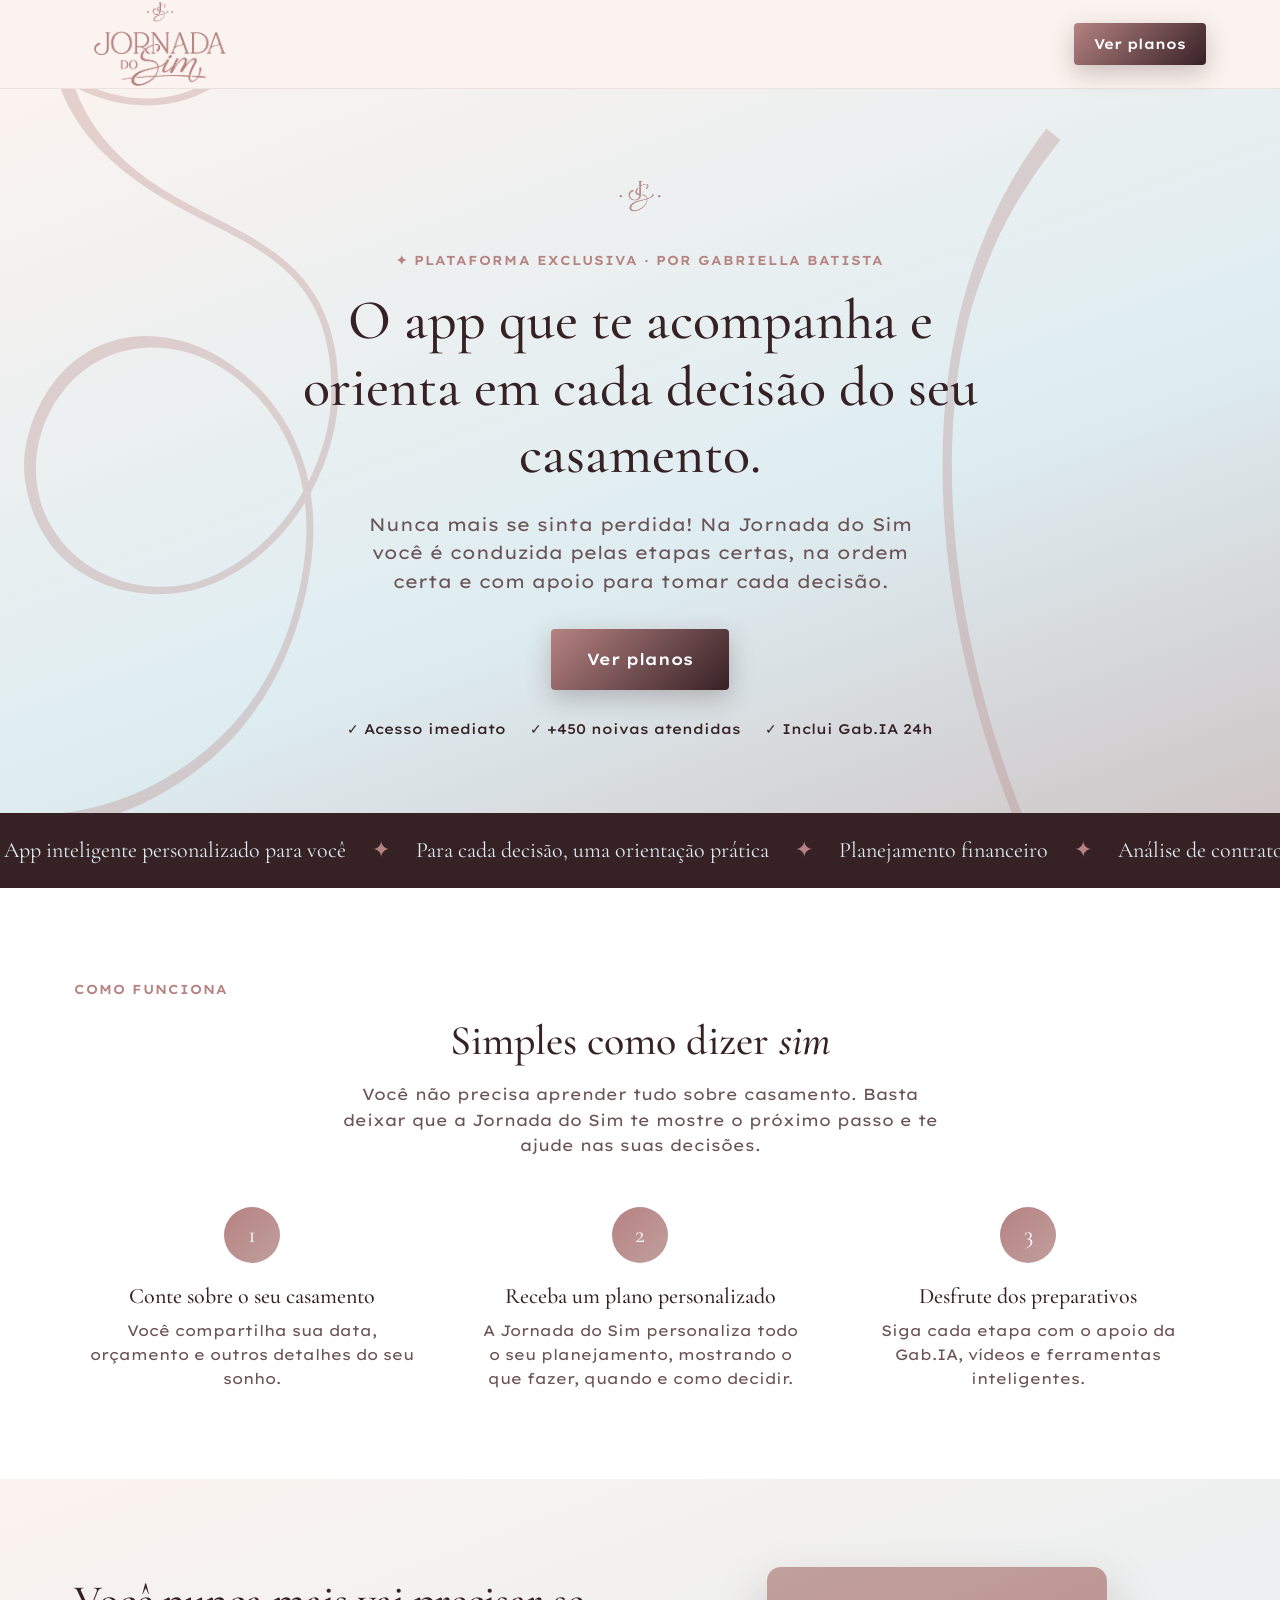
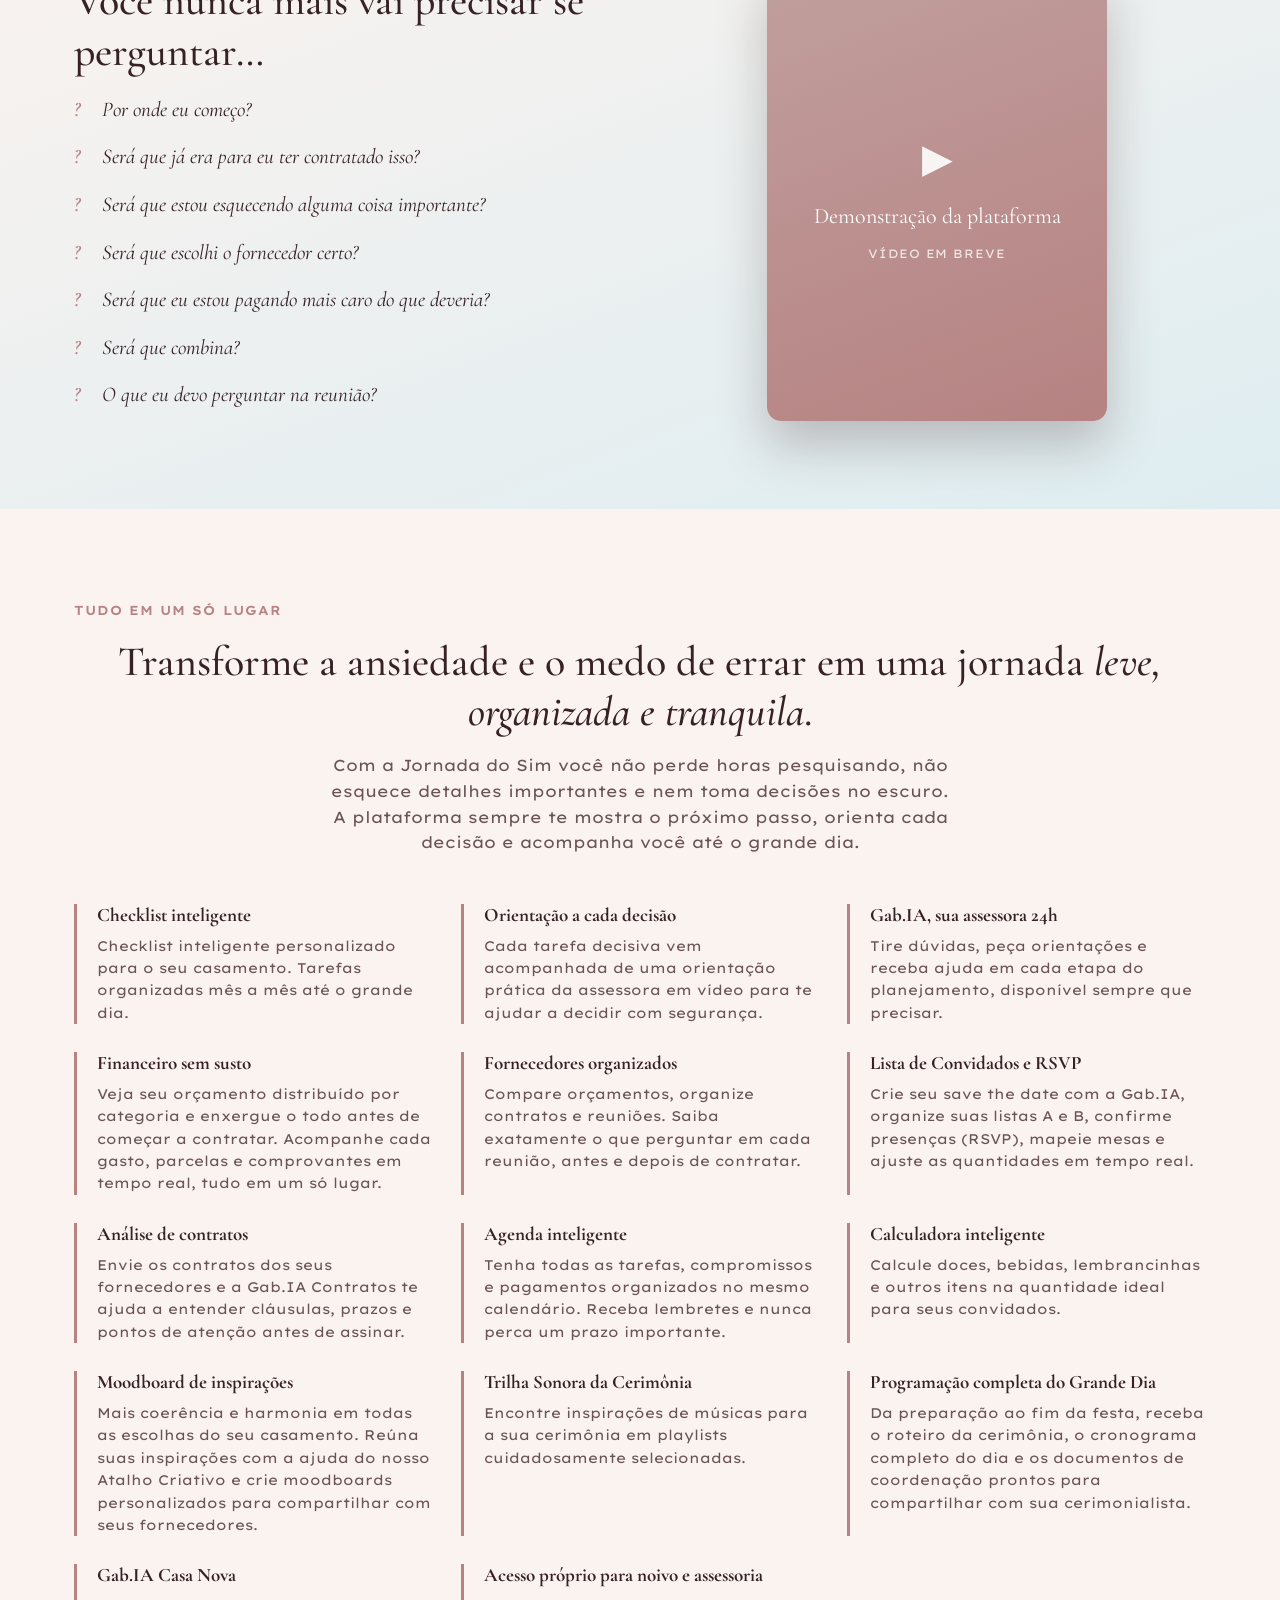
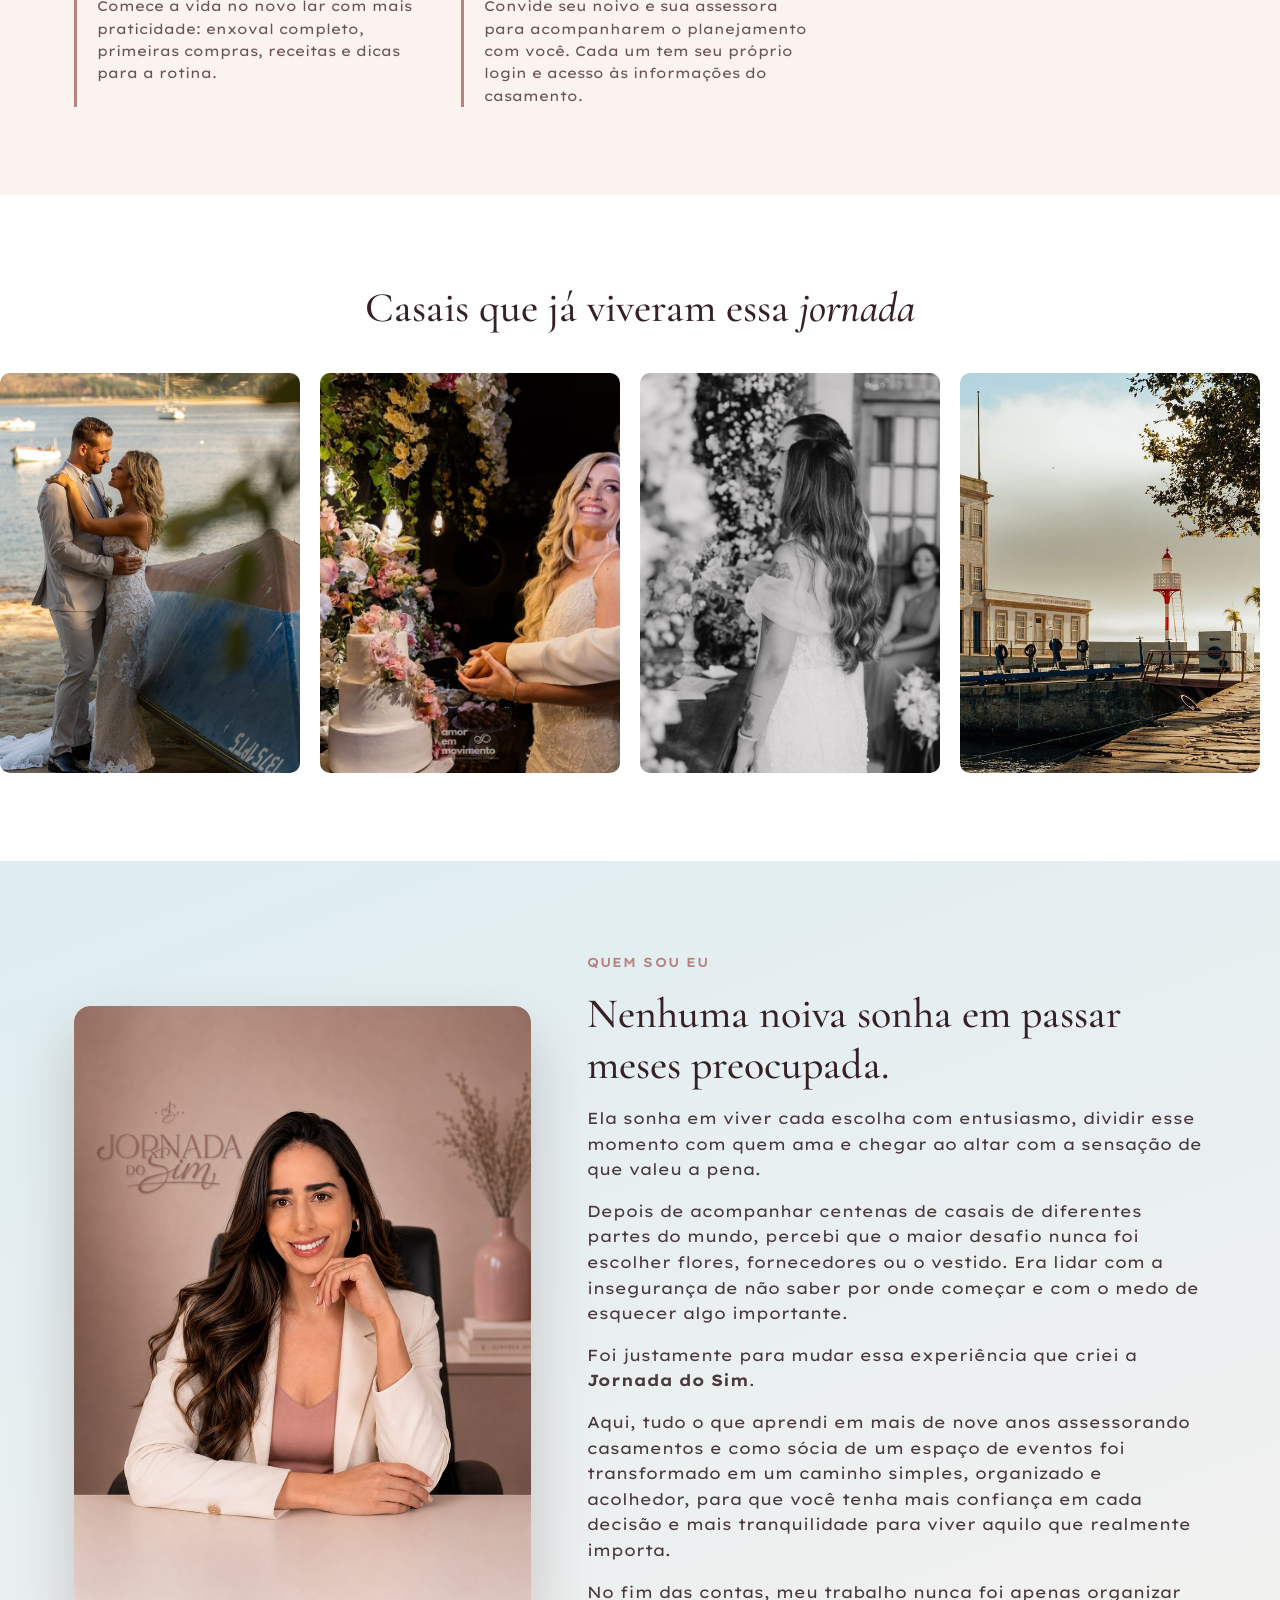
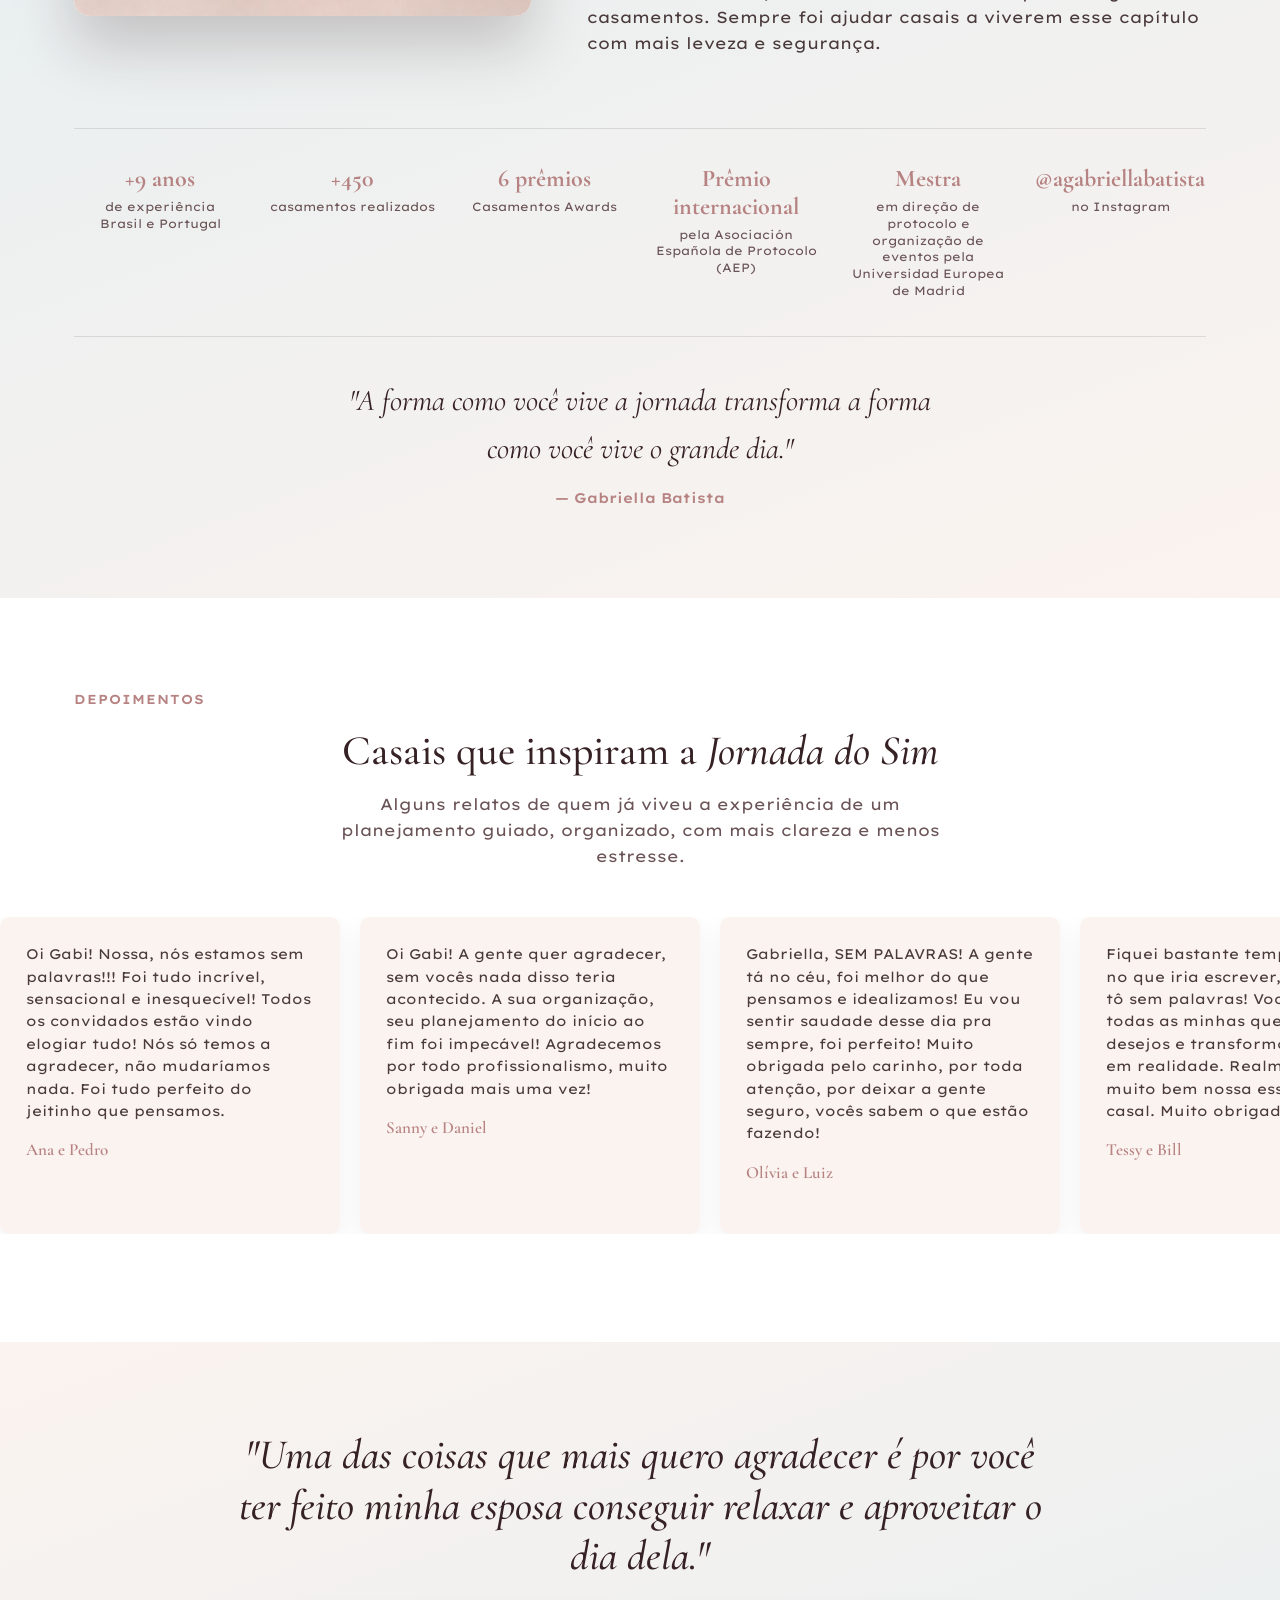
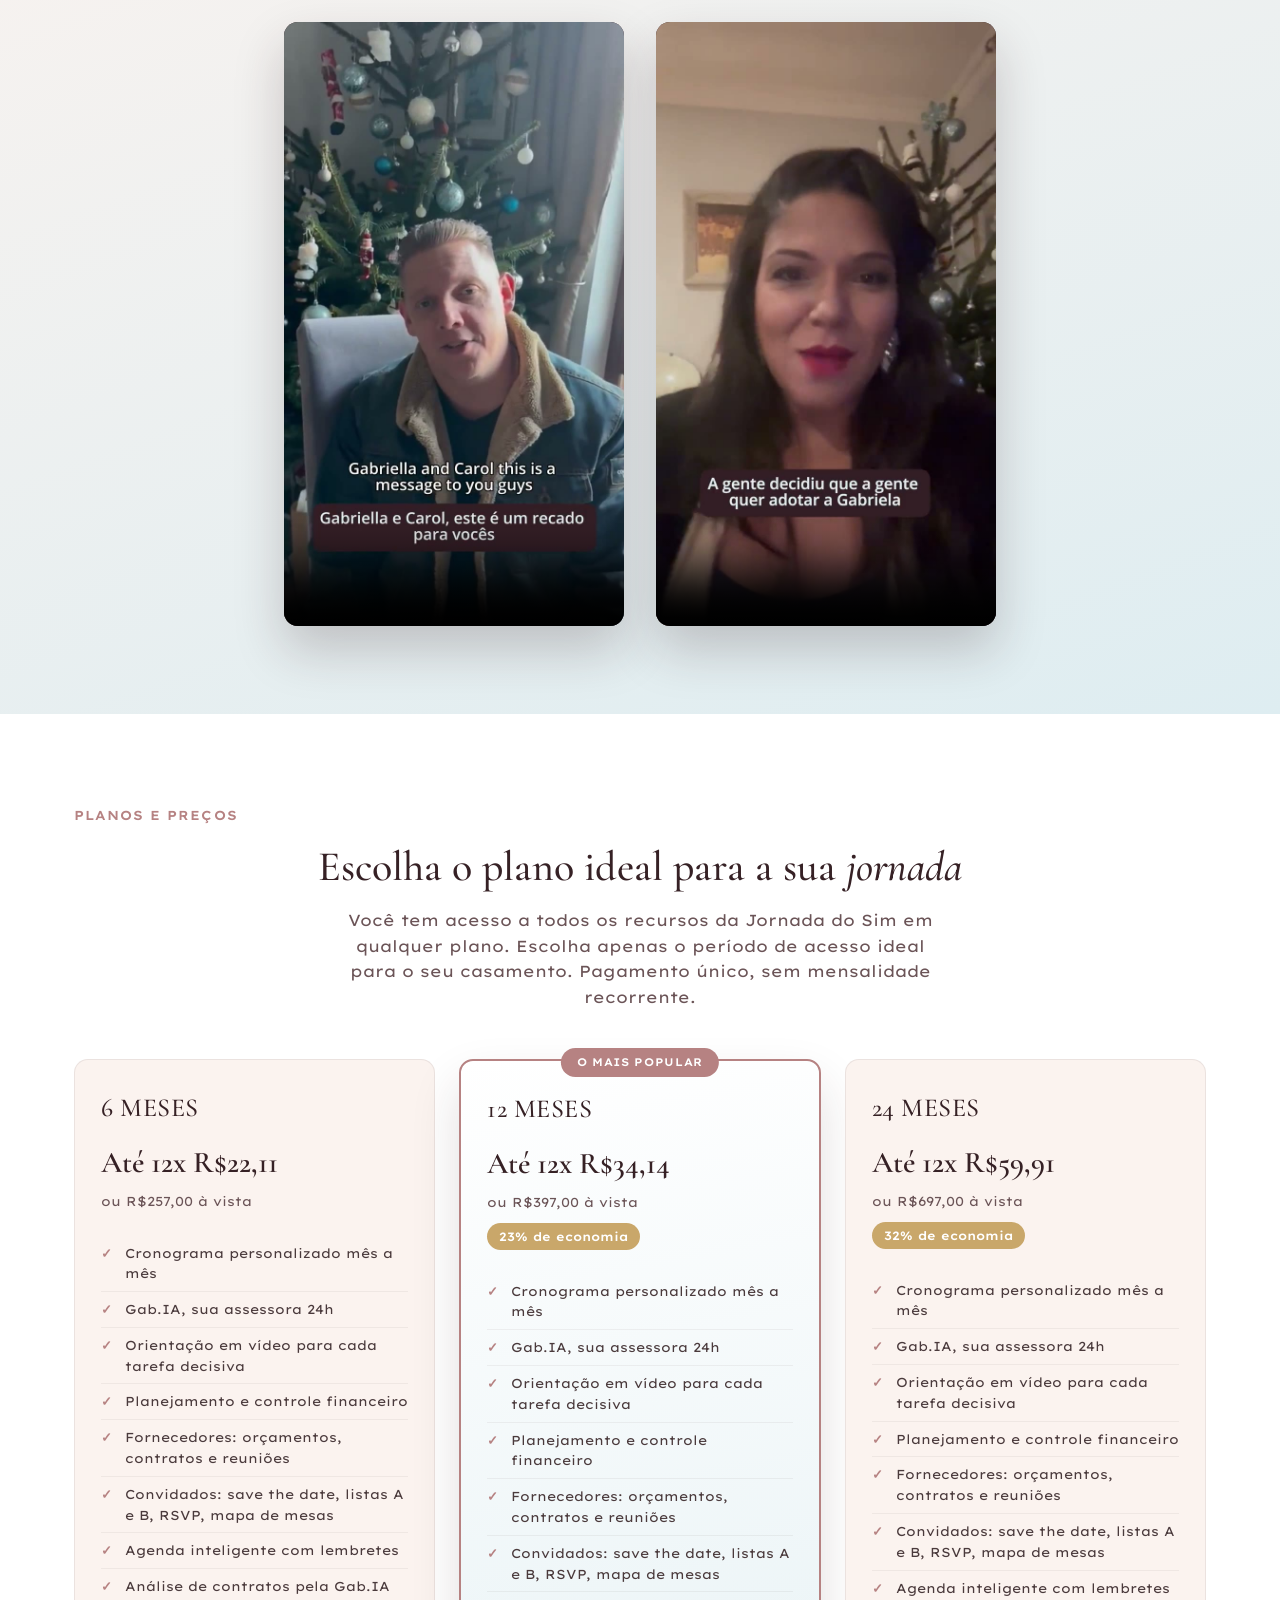
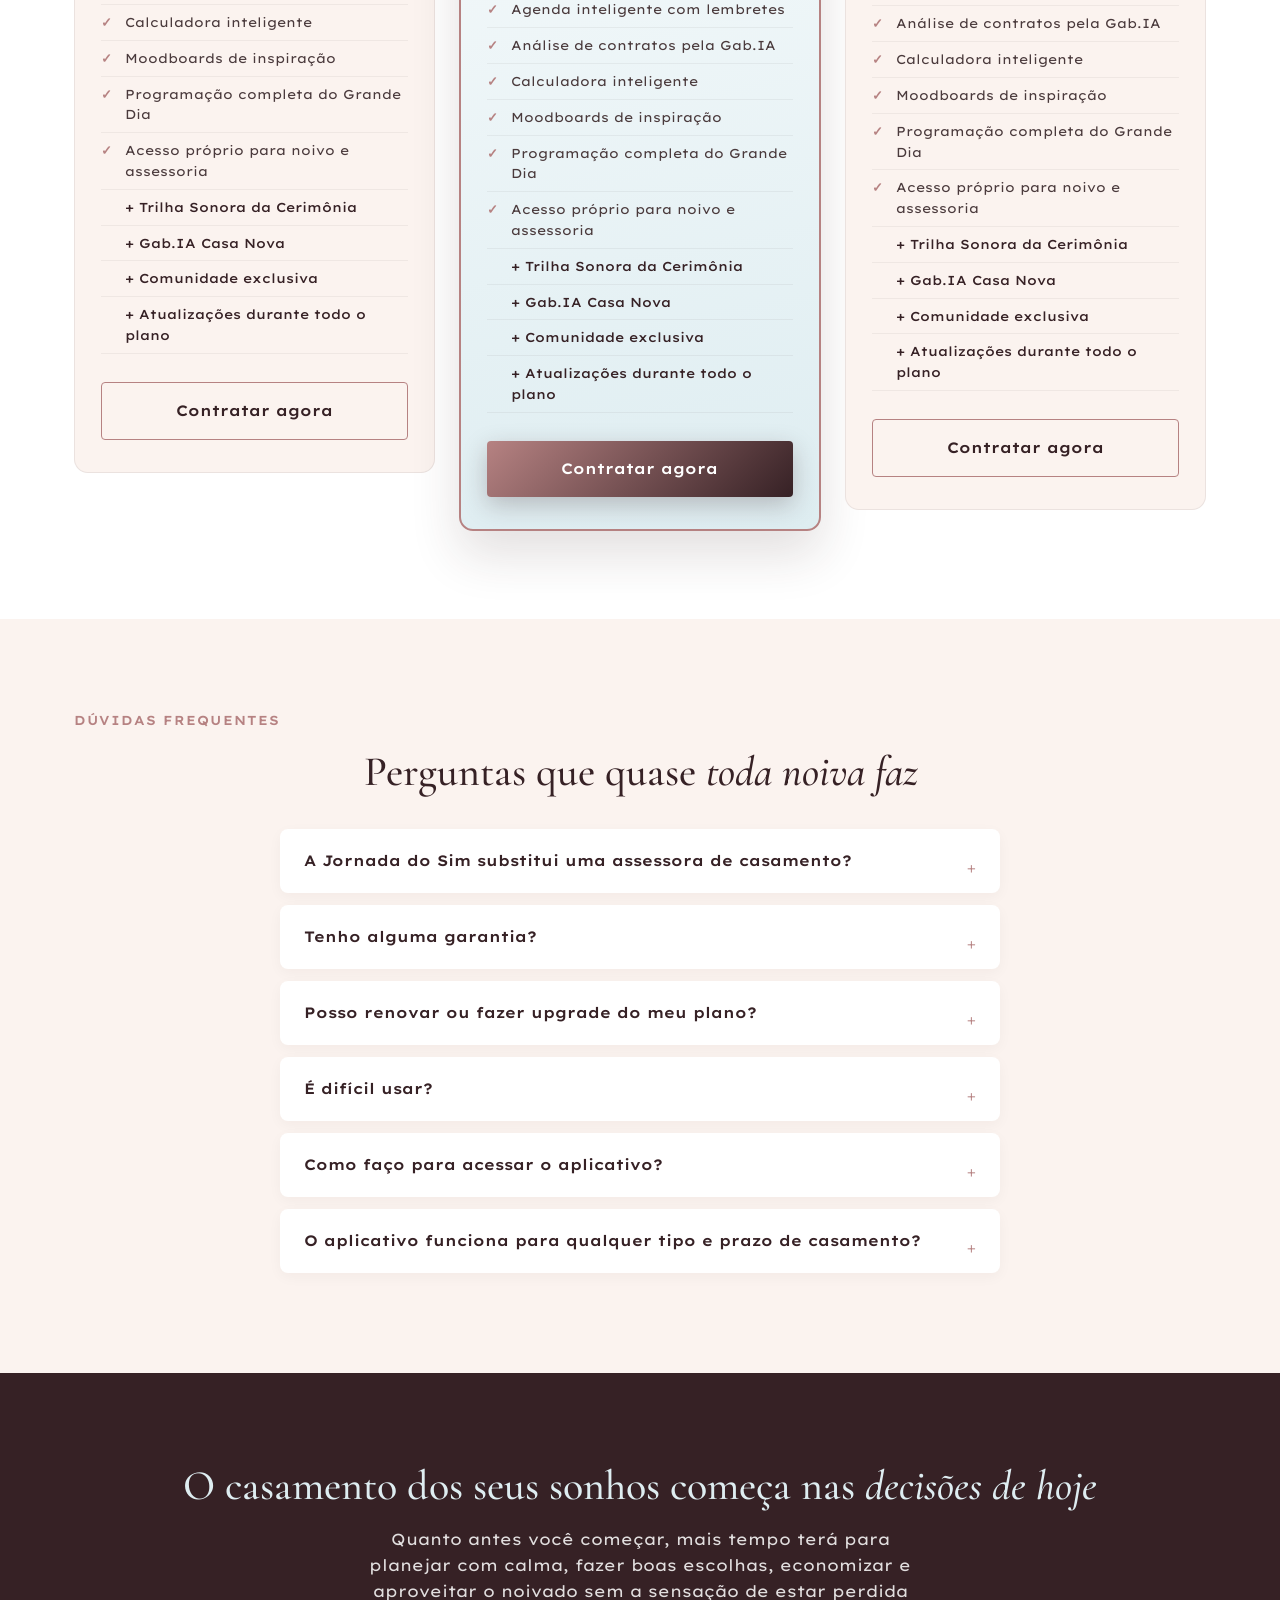
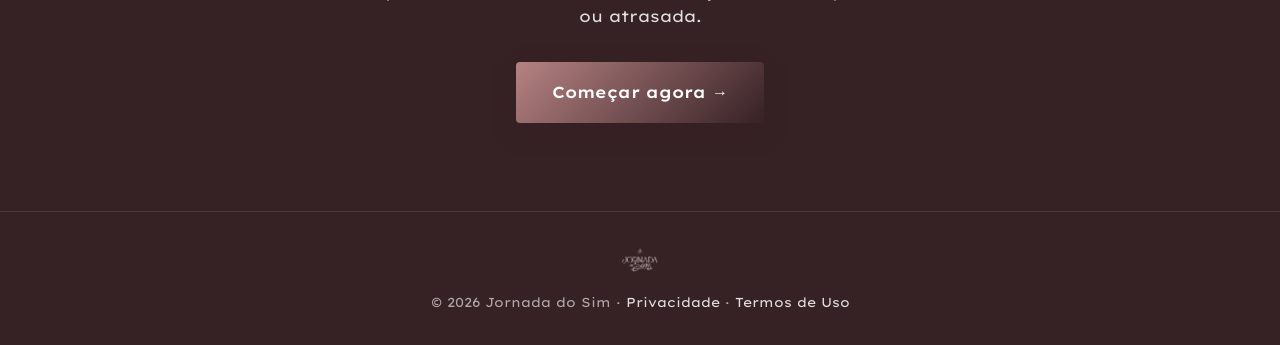
==== commit 67a74613: "Corrige duplicidade do +, atualiza parcelas dos planos, remove campo de texto do chat e corrige resp" ====
--- a/index.html
+++ b/index.html
@@ -308,7 +308,7 @@
 
         <div class="price-card">
           <h3 class="price-name">6 meses</h3>
-          <div class="price-value"><span class="price-installment">Até 12x R$21,41</span><span class="price-cash">ou R$257,00 à vista</span></div>
+          <div class="price-value"><span class="price-installment">Até 12x R$22,11</span><span class="price-cash">ou R$257,00 à vista</span></div>
           <ul class="price-features">
             <li>Cronograma personalizado mês a mês</li>
             <li>Gab.IA, sua assessora 24h</li>
@@ -333,7 +333,7 @@
         <div class="price-card price-card-featured">
           <span class="price-badge">O mais popular</span>
           <h3 class="price-name">12 meses</h3>
-          <div class="price-value"><span class="price-installment">Até 12x R$33,08</span><span class="price-cash">ou R$397,00 à vista</span><span class="price-economy">23% de economia</span></div>
+          <div class="price-value"><span class="price-installment">Até 12x R$34,14</span><span class="price-cash">ou R$397,00 à vista</span><span class="price-economy">23% de economia</span></div>
           <ul class="price-features">
             <li>Cronograma personalizado mês a mês</li>
             <li>Gab.IA, sua assessora 24h</li>
@@ -357,7 +357,7 @@
 
         <div class="price-card">
           <h3 class="price-name">24 meses</h3>
-          <div class="price-value"><span class="price-installment">Até 12x R$58,08</span><span class="price-cash">ou R$697,00 à vista</span><span class="price-economy">32% de economia</span></div>
+          <div class="price-value"><span class="price-installment">Até 12x R$59,91</span><span class="price-cash">ou R$697,00 à vista</span><span class="price-economy">32% de economia</span></div>
           <ul class="price-features">
             <li>Cronograma personalizado mês a mês</li>
             <li>Gab.IA, sua assessora 24h</li>
@@ -441,10 +441,6 @@
     </div>
     <div id="chat-messages" class="chat-messages"></div>
     <div class="chat-suggestions" id="chat-suggestions"></div>
-    <form id="chat-form" class="chat-form">
-      <input id="chat-input" type="text" placeholder="Digite sua dúvida..." autocomplete="off">
-      <button type="submit" aria-label="Enviar">→</button>
-    </form>
   </div>
 </div>
 
--- a/css/styles.css
+++ b/css/styles.css
@@ -260,7 +260,7 @@
 .price-features li { font-size: 13px; color: #4a3a3c; padding: 7px 0 7px 24px; position: relative; border-bottom: 1px solid rgba(54,33,37,0.06); }
 .price-features li::before { content: '✓'; position: absolute; left: 0; color: var(--romance); font-weight: 700; }
 .price-features .price-plus { color: var(--ameixa); font-weight: 500; }
-.price-features .price-plus::before { content: '+'; }
+.price-features .price-plus::before { content: ''; }
 
 /* ---------- FAQ ---------- */
 .faq-list { max-width: 720px; margin: 32px auto 0; }
@@ -296,12 +296,9 @@
 .chat-msg { max-width: 85%; padding: 10px 14px; border-radius: 12px; font-size: 14px; line-height: 1.45; }
 .chat-msg.bot { background: var(--paz); color: var(--texto); align-self: flex-start; border-bottom-left-radius: 3px; }
 .chat-msg.user { background: var(--romance); color: var(--branco); align-self: flex-end; border-bottom-right-radius: 3px; }
-.chat-suggestions { display: flex; flex-wrap: wrap; gap: 6px; padding: 0 16px 12px; }
-.chat-suggestion { font-family: var(--font-body); font-size: 12px; padding: 7px 12px; border-radius: 16px; border: 1px solid rgba(54,33,37,0.15); background: var(--branco); color: var(--ameixa); cursor: pointer; }
+.chat-suggestions { display: flex; flex-direction: column; gap: 8px; padding: 14px 16px 18px; border-top: 1px solid rgba(54,33,37,0.08); margin-top: 4px; }
+.chat-suggestion { font-family: var(--font-body); font-size: 13px; padding: 9px 14px; border-radius: 16px; border: 1px solid rgba(54,33,37,0.15); background: var(--branco); color: var(--ameixa); cursor: pointer; text-align: left; }
 .chat-suggestion:hover { background: var(--clareza); }
-.chat-form { display: flex; border-top: 1px solid rgba(54,33,37,0.1); }
-.chat-form input { flex: 1; border: none; padding: 14px 16px; font-family: var(--font-body); font-size: 14px; outline: none; }
-.chat-form button { border: none; background: var(--romance); color: var(--branco); width: 48px; font-size: 18px; cursor: pointer; }
 
 /* ---------- Footer ---------- */
 .site-footer { background: var(--ameixa); padding: 32px 0; border-top: 1px solid rgba(255,255,255,0.1); }
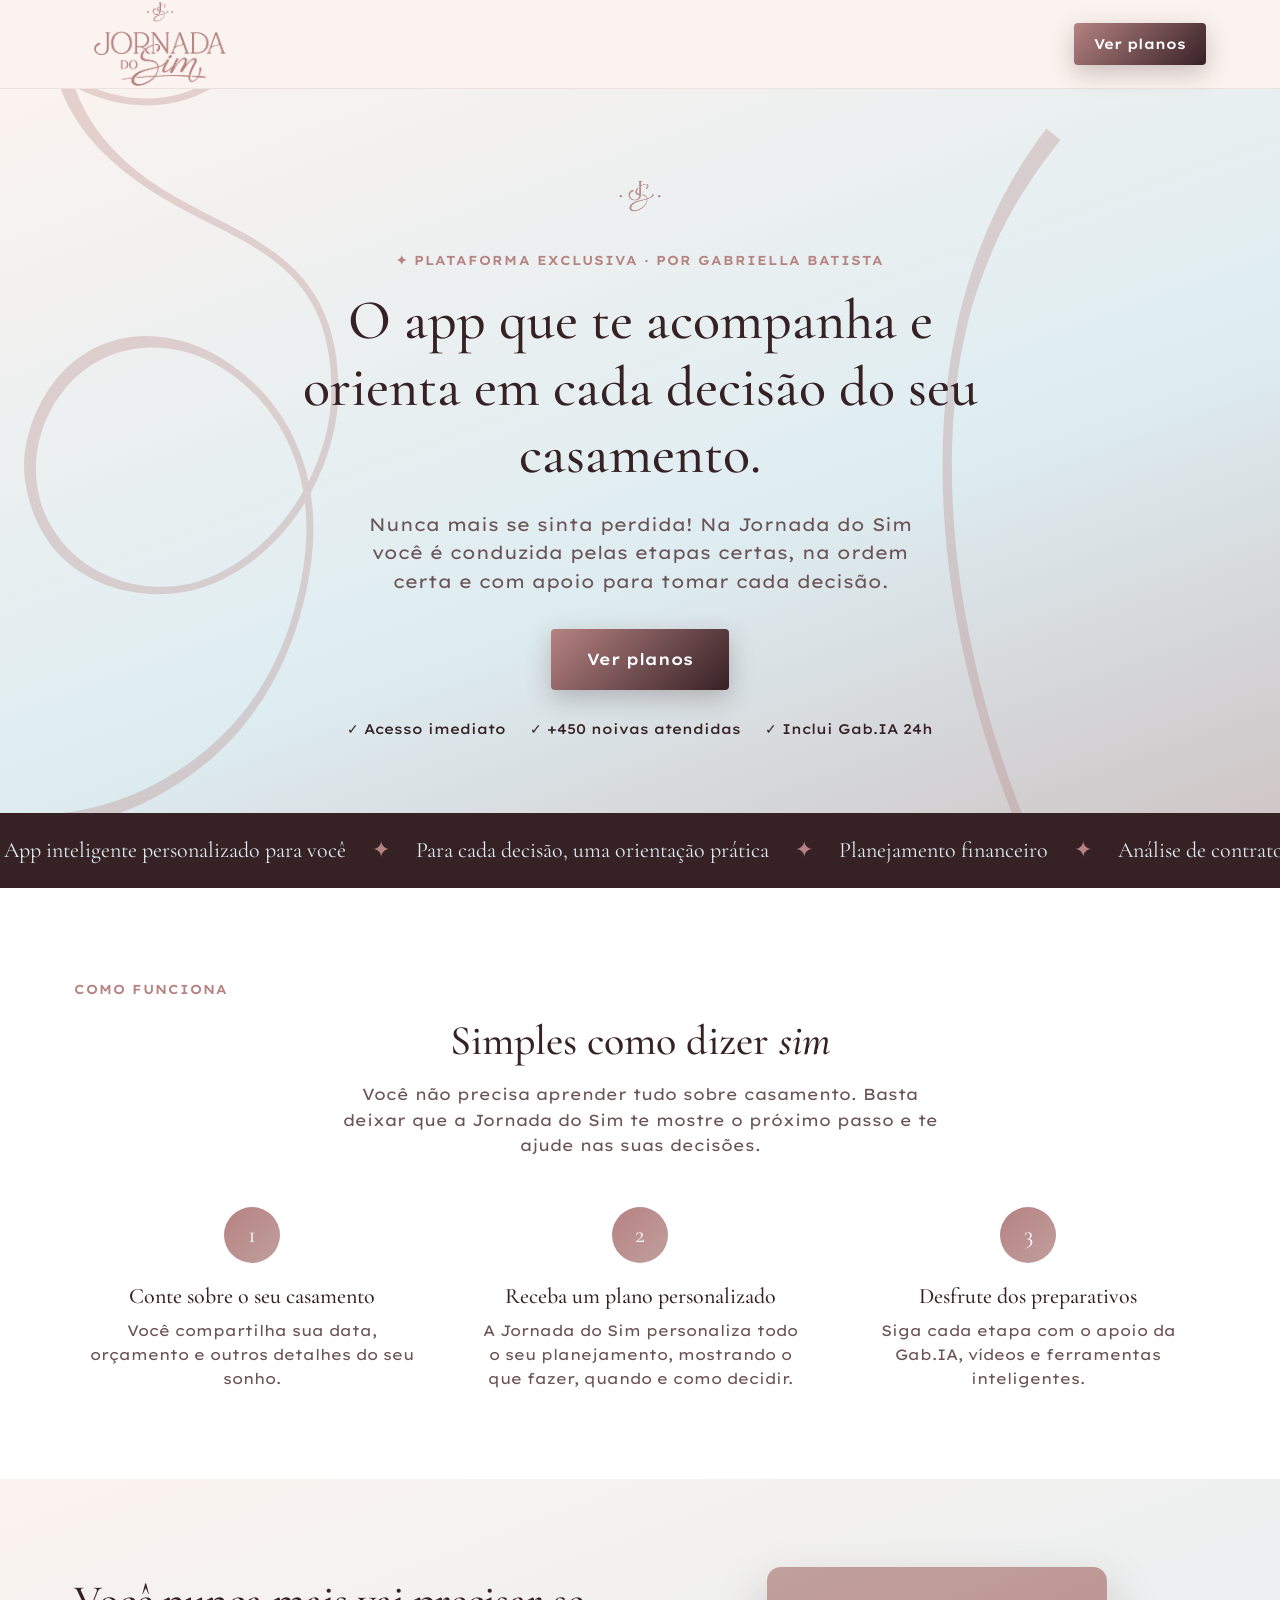
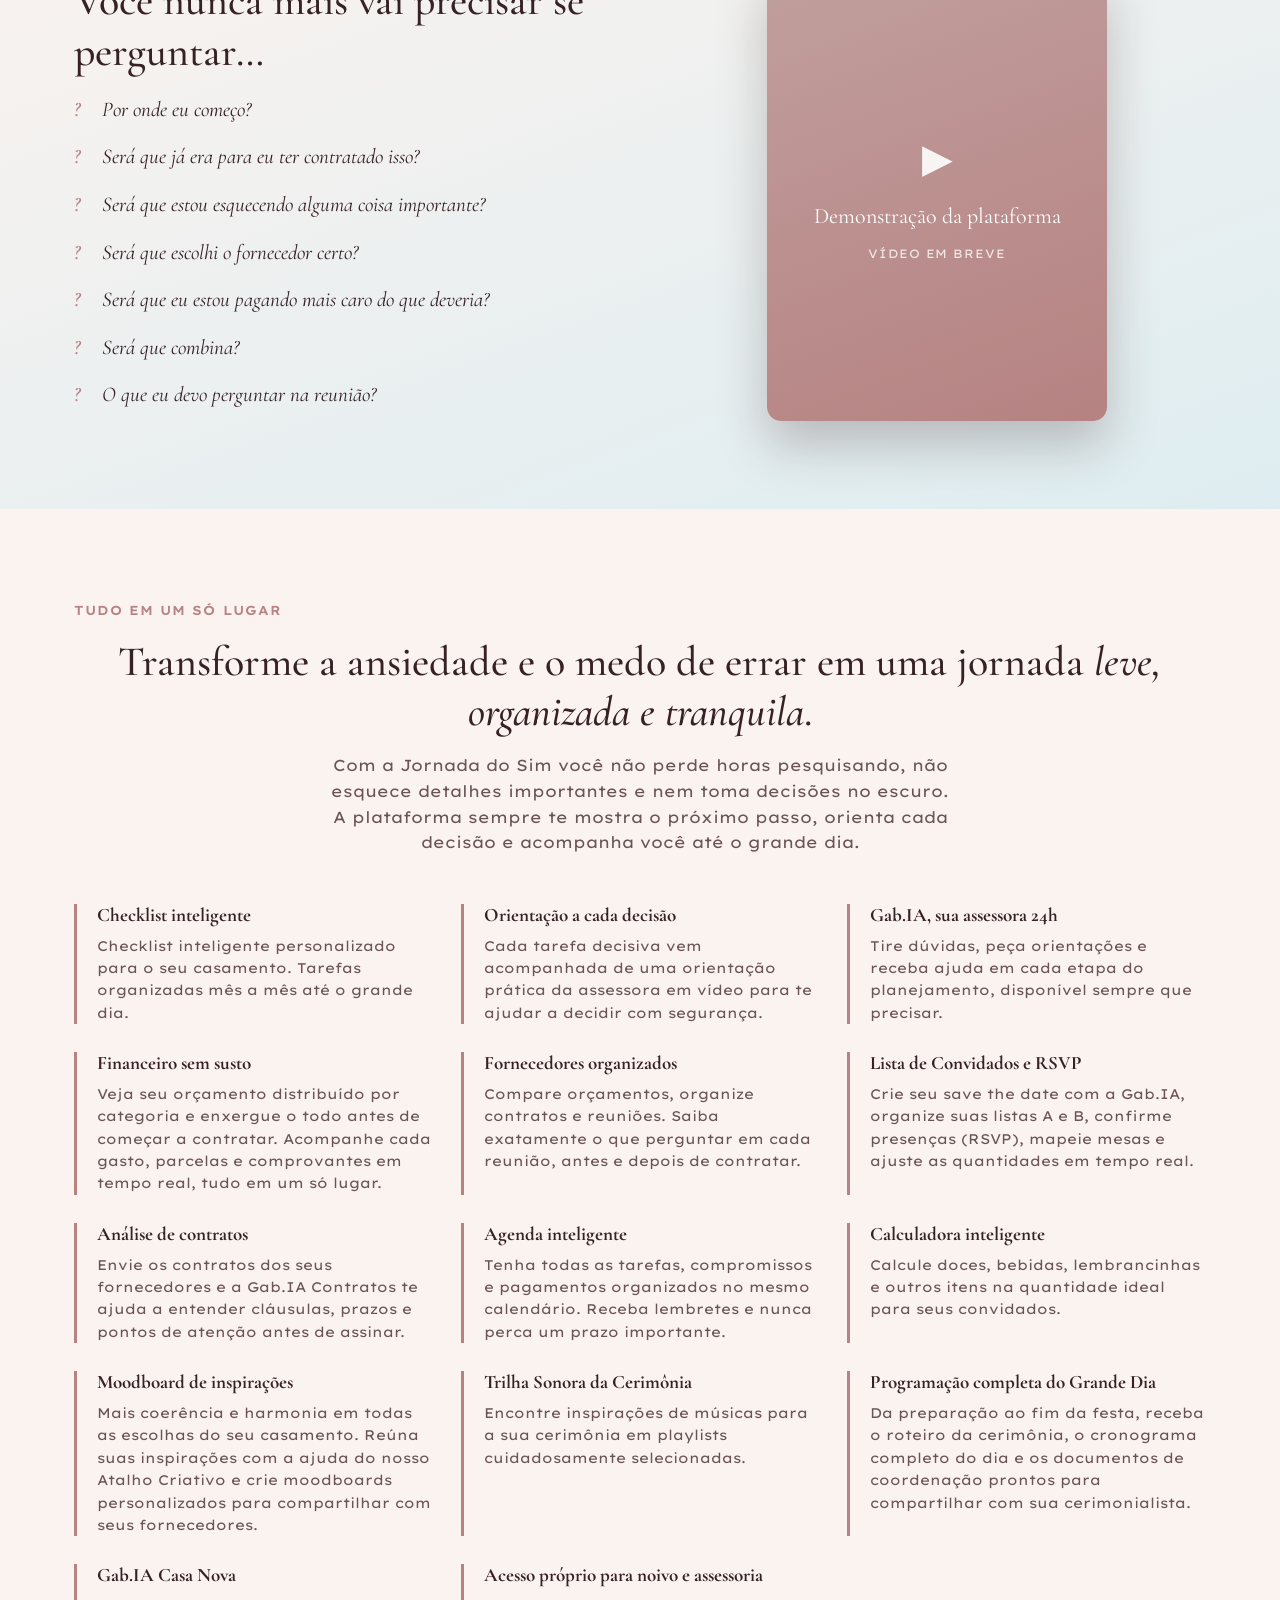
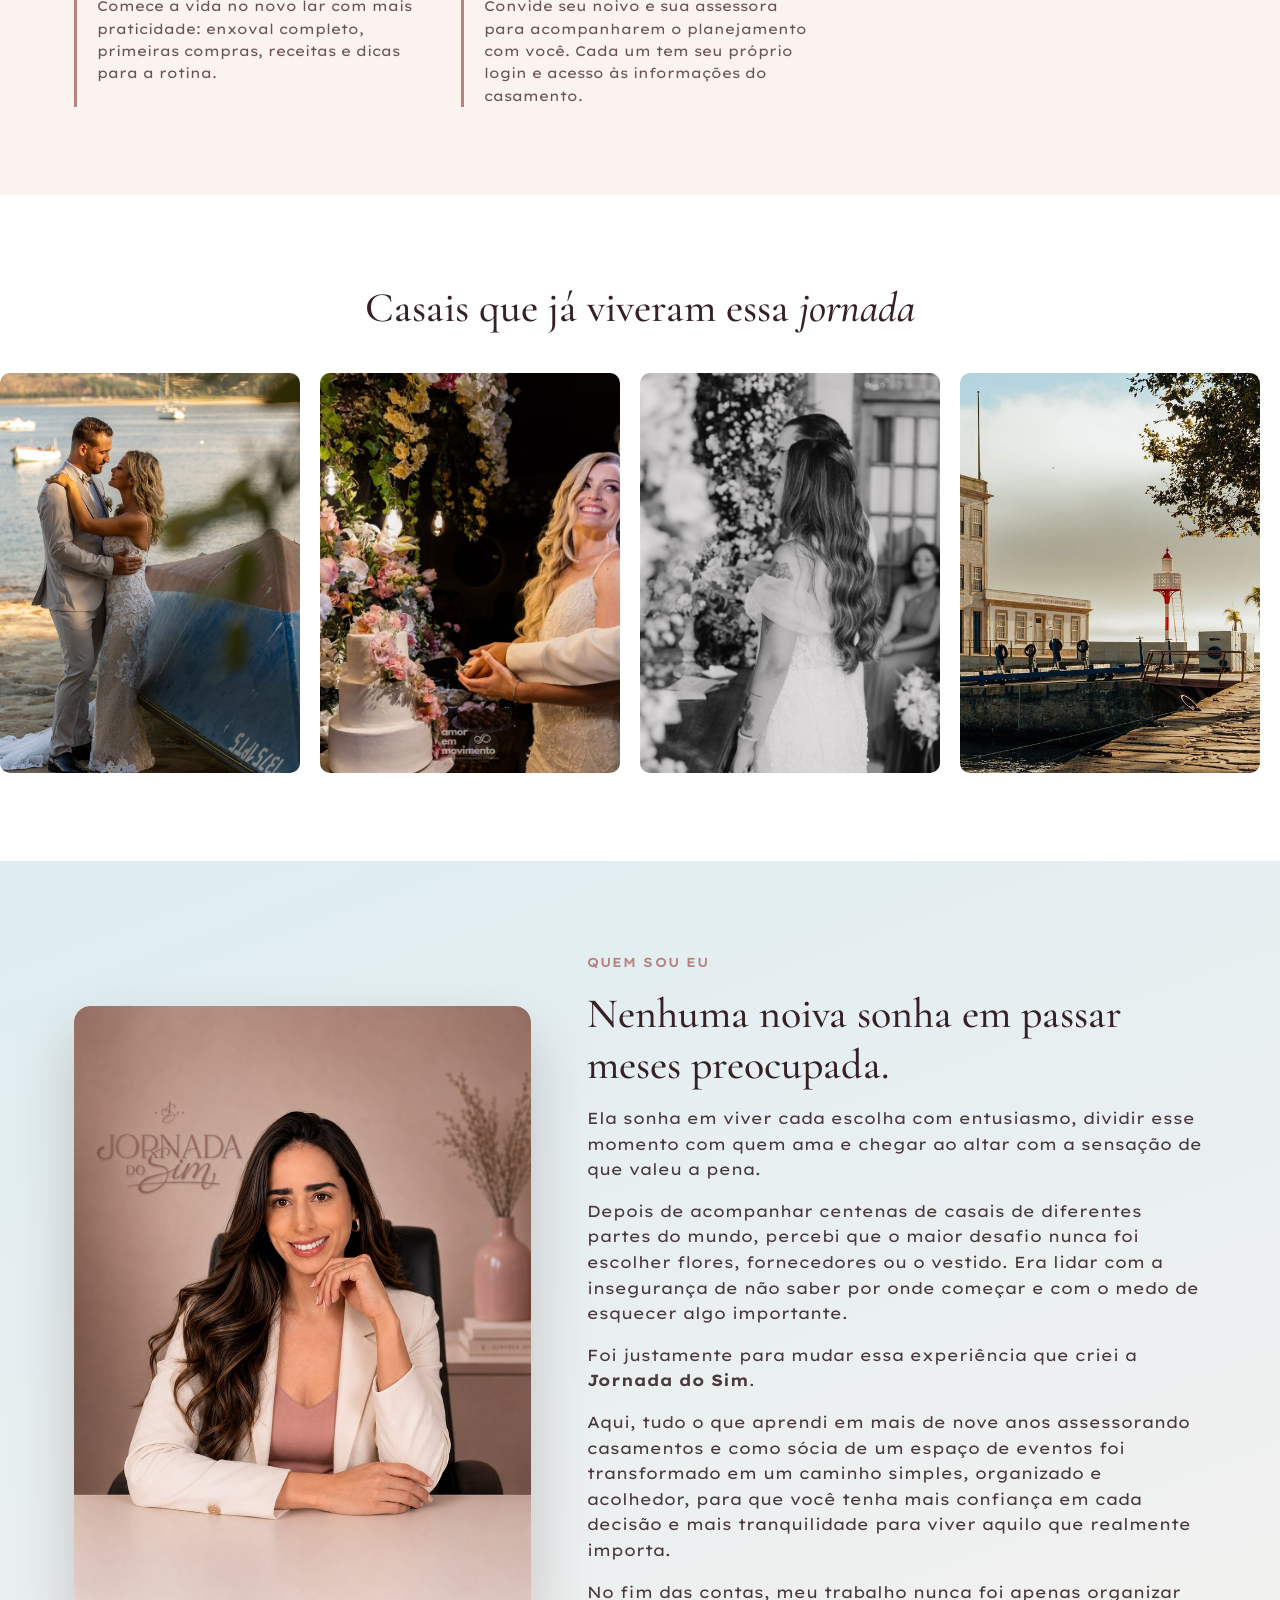
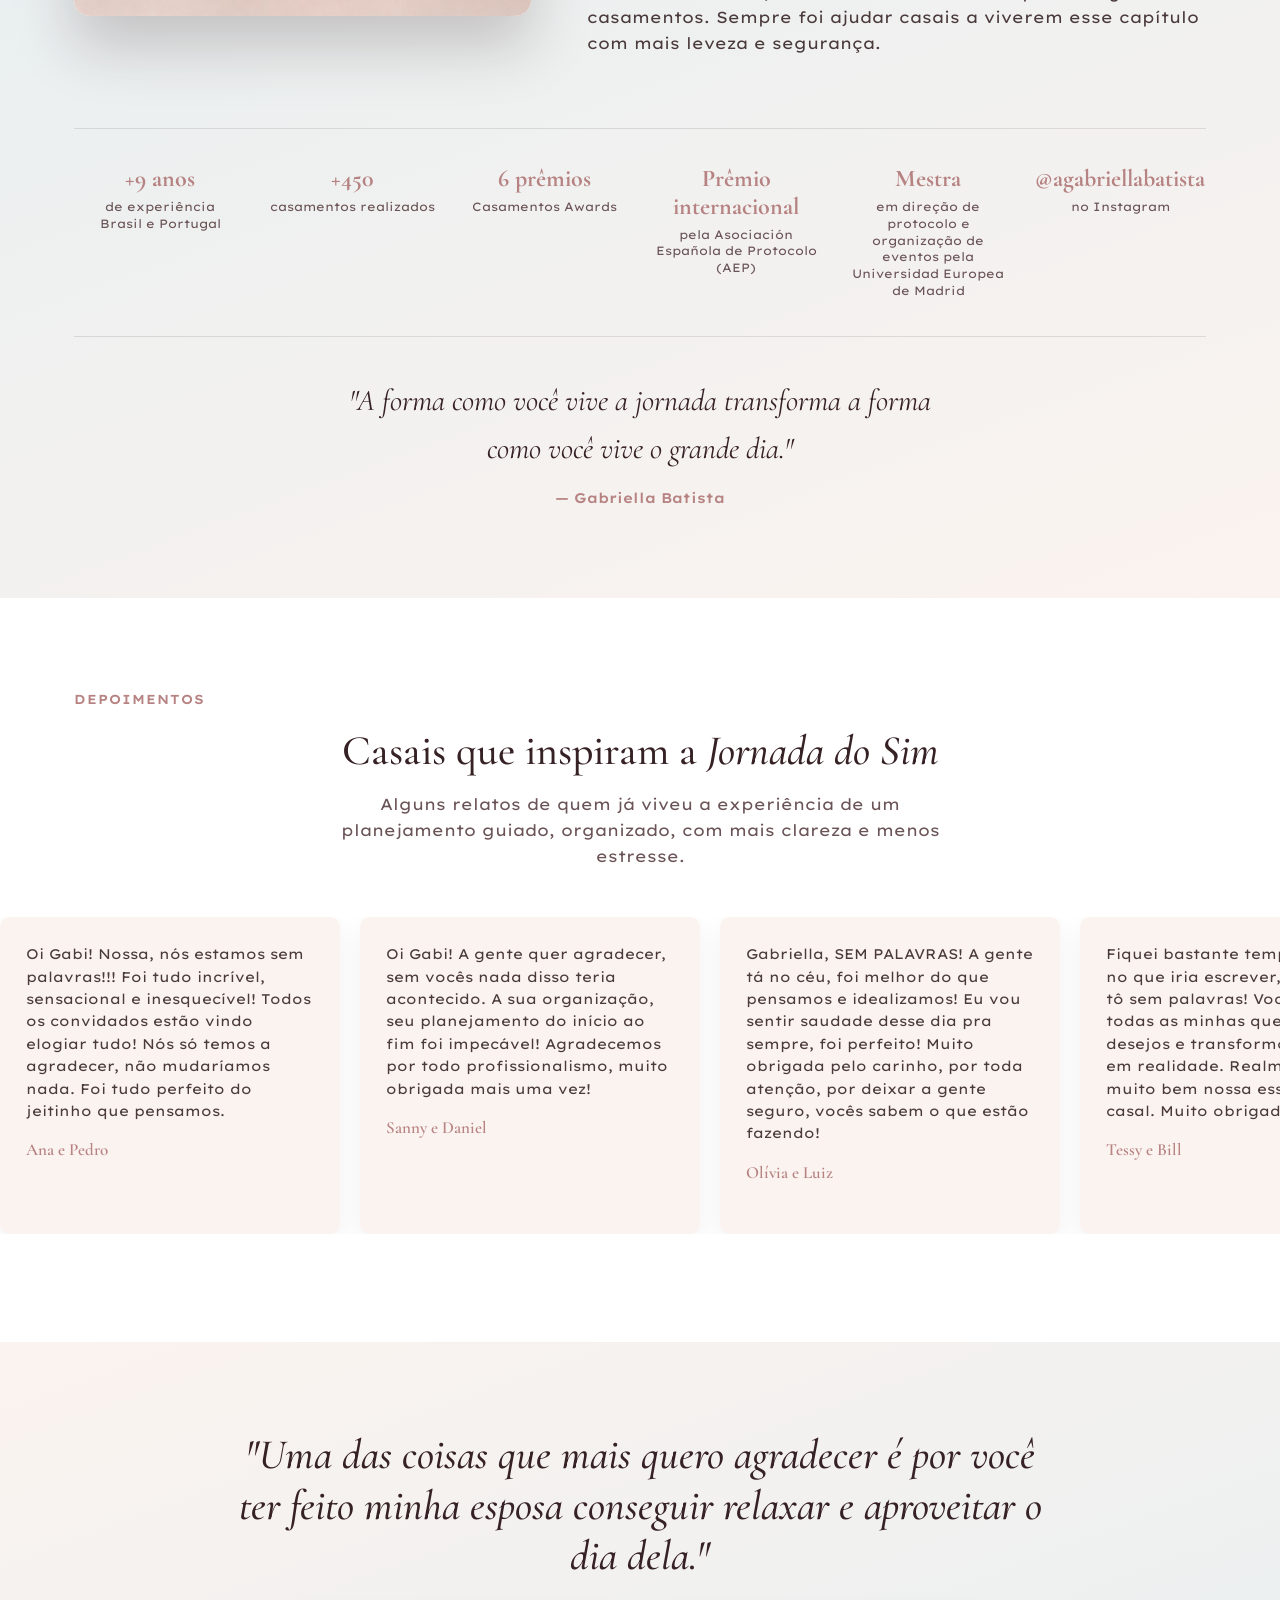
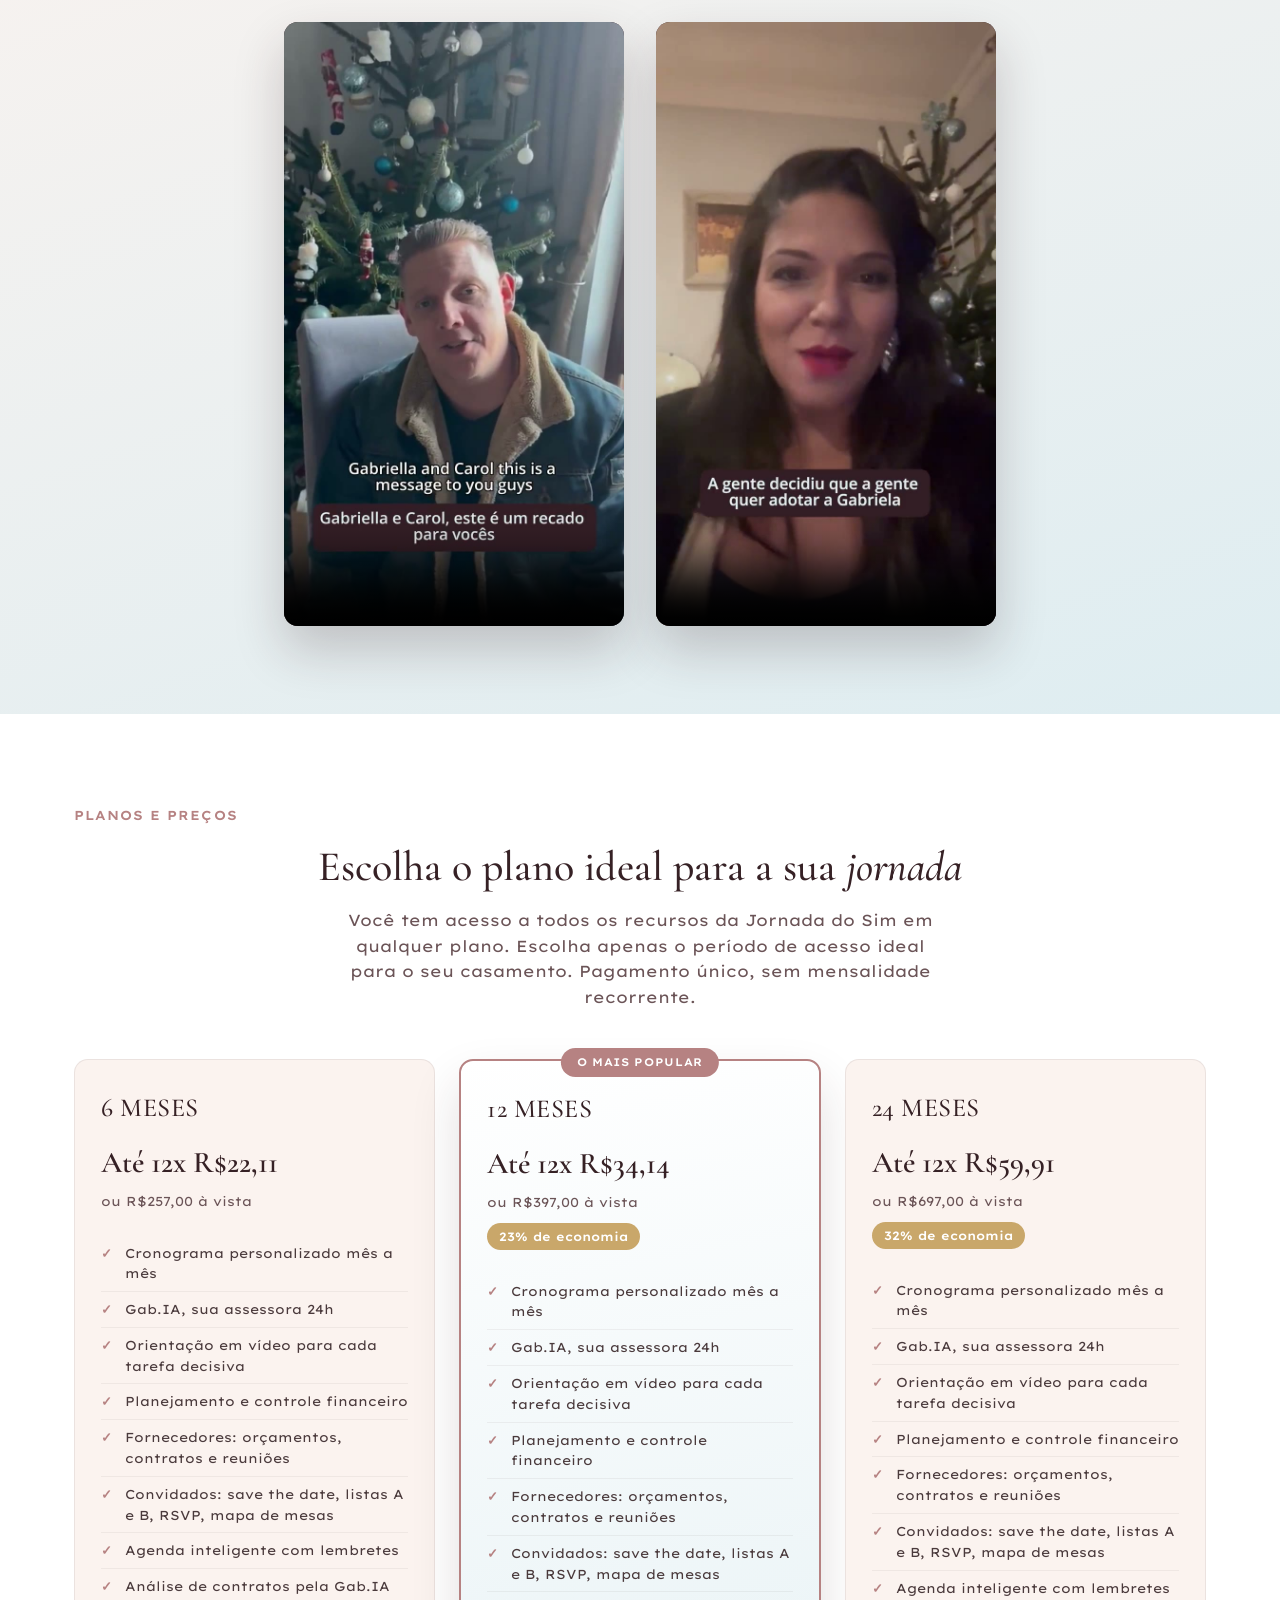
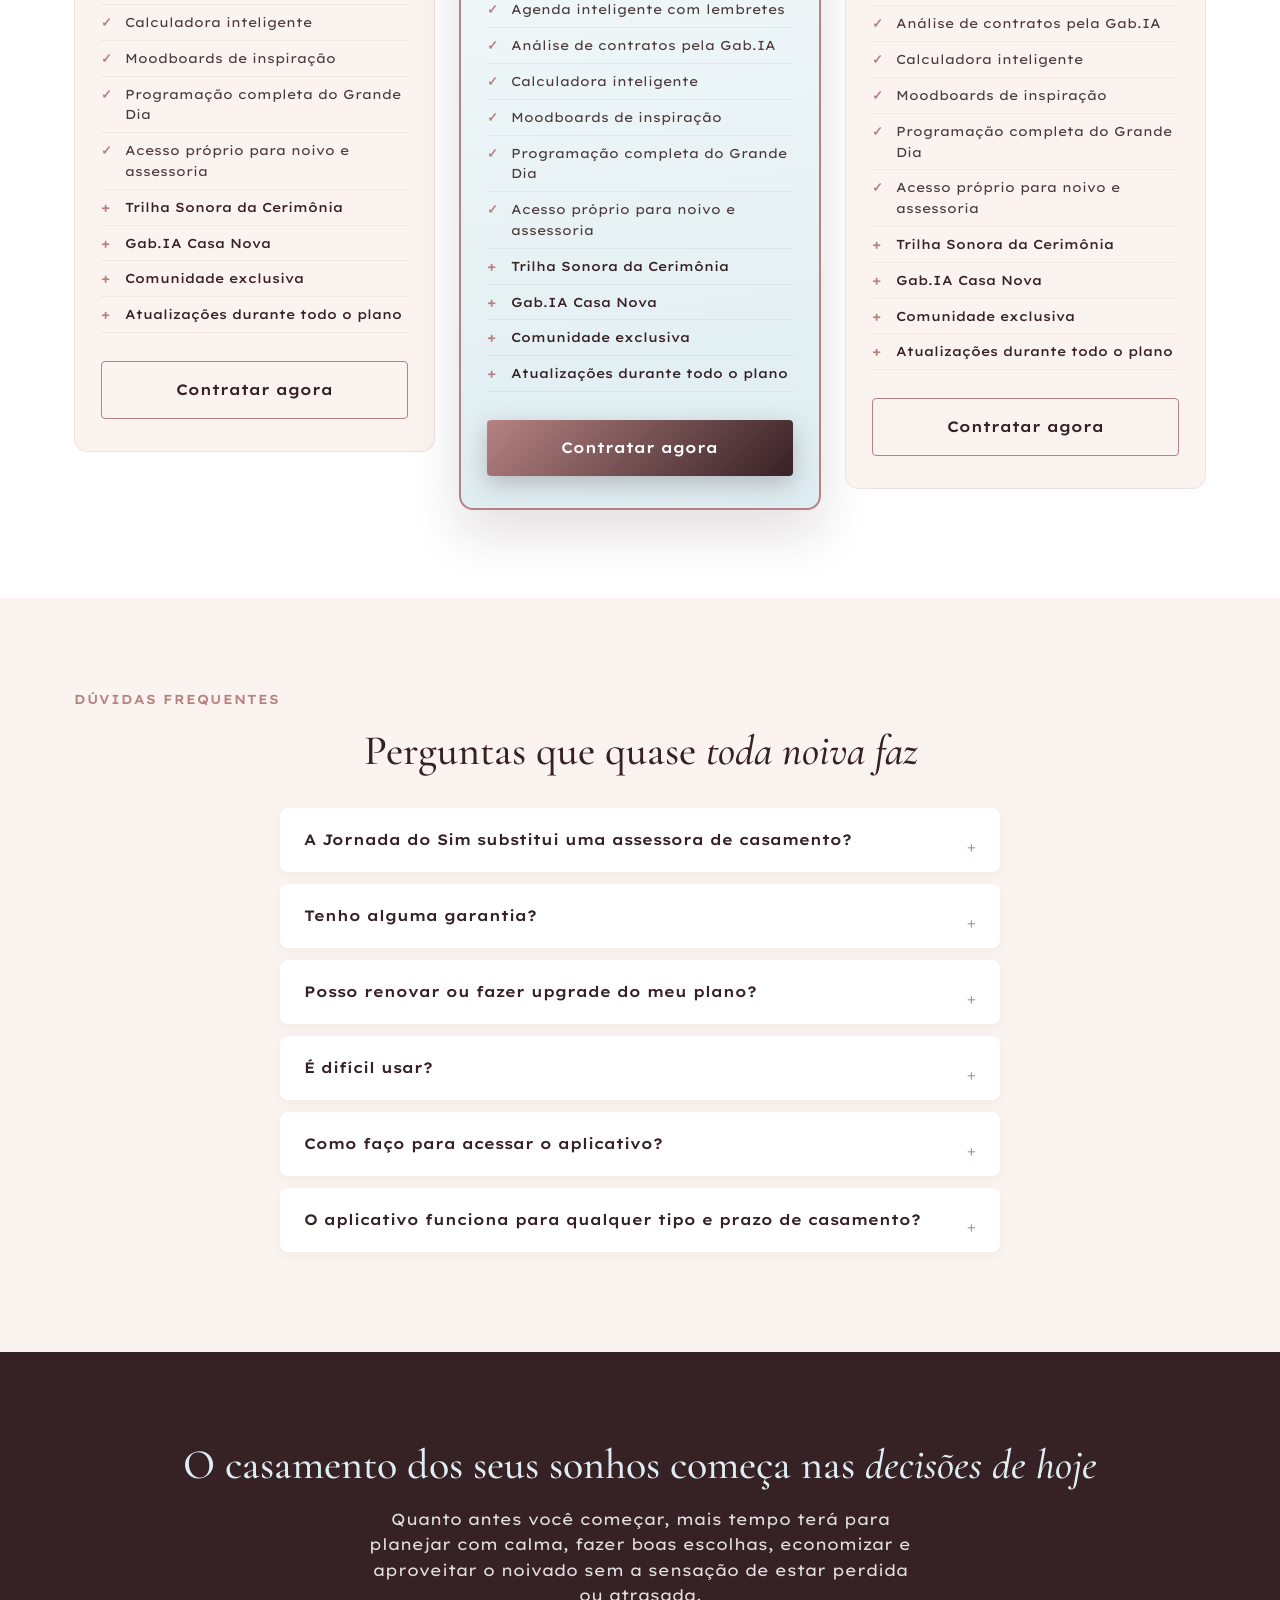
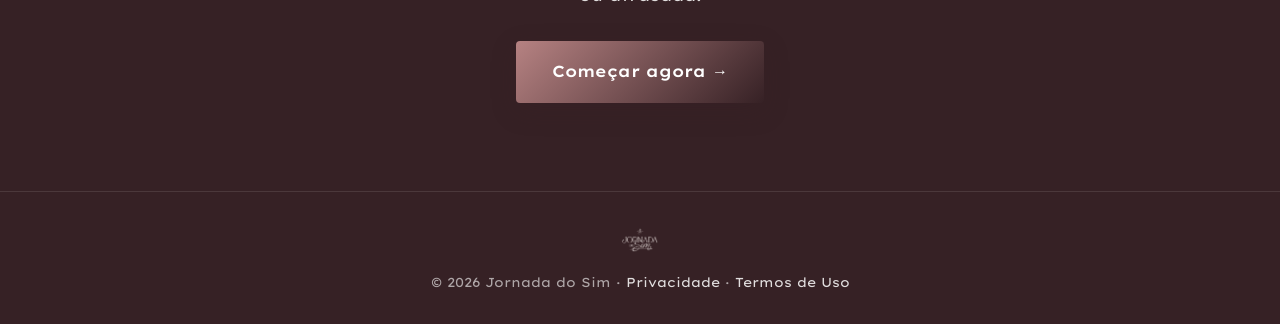
==== commit e1c7b095: "Alinha checkout com a página de vendas e corrige ícones de bônus - Checkout: resumo do pedido passa " ====
--- a/index.html
+++ b/index.html
@@ -322,12 +322,12 @@
             <li>Moodboards de inspiração</li>
             <li>Programação completa do Grande Dia</li>
             <li>Acesso próprio para noivo e assessoria</li>
-            <li class="price-plus">+ Trilha Sonora da Cerimônia</li>
-            <li class="price-plus">+ Gab.IA Casa Nova</li>
-            <li class="price-plus">+ Comunidade exclusiva</li>
-            <li class="price-plus">+ Atualizações durante todo o plano</li>
+            <li class="price-plus">Trilha Sonora da Cerimônia</li>
+            <li class="price-plus">Gab.IA Casa Nova</li>
+            <li class="price-plus">Comunidade exclusiva</li>
+            <li class="price-plus">Atualizações durante todo o plano</li>
           </ul>
-          <a href="#" class="btn btn-outline btn-full">Contratar agora</a>
+          <a href="checkout.html?plano=6" class="btn btn-outline btn-full">Contratar agora</a>
         </div>
 
         <div class="price-card price-card-featured">
@@ -347,12 +347,12 @@
             <li>Moodboards de inspiração</li>
             <li>Programação completa do Grande Dia</li>
             <li>Acesso próprio para noivo e assessoria</li>
-            <li class="price-plus">+ Trilha Sonora da Cerimônia</li>
-            <li class="price-plus">+ Gab.IA Casa Nova</li>
-            <li class="price-plus">+ Comunidade exclusiva</li>
-            <li class="price-plus">+ Atualizações durante todo o plano</li>
+            <li class="price-plus">Trilha Sonora da Cerimônia</li>
+            <li class="price-plus">Gab.IA Casa Nova</li>
+            <li class="price-plus">Comunidade exclusiva</li>
+            <li class="price-plus">Atualizações durante todo o plano</li>
           </ul>
-          <a href="#" class="btn btn-primary btn-full">Contratar agora</a>
+          <a href="checkout.html?plano=12" class="btn btn-primary btn-full">Contratar agora</a>
         </div>
 
         <div class="price-card">
@@ -371,12 +371,12 @@
             <li>Moodboards de inspiração</li>
             <li>Programação completa do Grande Dia</li>
             <li>Acesso próprio para noivo e assessoria</li>
-            <li class="price-plus">+ Trilha Sonora da Cerimônia</li>
-            <li class="price-plus">+ Gab.IA Casa Nova</li>
-            <li class="price-plus">+ Comunidade exclusiva</li>
-            <li class="price-plus">+ Atualizações durante todo o plano</li>
+            <li class="price-plus">Trilha Sonora da Cerimônia</li>
+            <li class="price-plus">Gab.IA Casa Nova</li>
+            <li class="price-plus">Comunidade exclusiva</li>
+            <li class="price-plus">Atualizações durante todo o plano</li>
           </ul>
-          <a href="#" class="btn btn-outline btn-full">Contratar agora</a>
+          <a href="checkout.html?plano=24" class="btn btn-outline btn-full">Contratar agora</a>
         </div>
 
       </div>
--- a/css/styles.css
+++ b/css/styles.css
@@ -260,7 +260,7 @@
 .price-features li { font-size: 13px; color: #4a3a3c; padding: 7px 0 7px 24px; position: relative; border-bottom: 1px solid rgba(54,33,37,0.06); }
 .price-features li::before { content: '✓'; position: absolute; left: 0; color: var(--romance); font-weight: 700; }
 .price-features .price-plus { color: var(--ameixa); font-weight: 500; }
-.price-features .price-plus::before { content: ''; }
+.price-features .price-plus::before { content: '+'; }
 
 /* ---------- FAQ ---------- */
 .faq-list { max-width: 720px; margin: 32px auto 0; }
@@ -308,6 +308,81 @@
 .footer-inner a { color: rgba(255,255,255,0.85); text-decoration: none; }
 .footer-inner a:hover { text-decoration: underline; }
 
+/* ---------- Checkout ---------- */
+.checkout-hero { padding: 64px 0 24px; background: linear-gradient(160deg, var(--paz) 0%, var(--clareza) 100%); }
+.checkout-section { padding-top: 16px; }
+.plan-tabs { display: flex; gap: 12px; justify-content: center; flex-wrap: wrap; margin-bottom: 32px; }
+.plan-tab {
+  font-family: var(--font-body); background: var(--branco); border: 1.5px solid rgba(54,33,37,0.15);
+  border-radius: 10px; padding: 14px 26px; cursor: pointer; color: var(--ameixa); font-weight: 600;
+  text-align: center; transition: transform 0.15s ease, box-shadow 0.15s ease, border-color 0.15s ease;
+}
+.plan-tab:hover { transform: translateY(-2px); }
+.plan-tab small { display: block; font-weight: 400; color: #6b5457; margin-top: 4px; }
+.plan-tab.is-active {
+  border-color: var(--romance); background: linear-gradient(135deg, var(--romance), var(--ameixa));
+  color: var(--branco); box-shadow: 0 8px 20px rgba(54,33,37,0.2);
+}
+.plan-tab.is-active small { color: rgba(255,255,255,0.85); }
+.checkout-layout { display: grid; grid-template-columns: 1.4fr 1fr; gap: 32px; align-items: start; }
+
+.checkout-form { background: var(--branco); border-radius: 16px; padding: 32px; box-shadow: 0 20px 50px rgba(54,33,37,0.12); }
+.form-section { margin-bottom: 28px; }
+.form-section-title { font-size: 20px; margin-bottom: 16px; }
+.form-section-subtitle { font-size: 13px; color: #6b5457; margin: -10px 0 16px; }
+.form-group { margin-bottom: 16px; }
+.form-row { display: grid; grid-template-columns: repeat(auto-fit, minmax(120px, 1fr)); gap: 16px; }
+.form-group label { display: block; font-size: 13px; font-weight: 600; color: var(--ameixa); margin-bottom: 6px; }
+.form-group input, .form-group select {
+  width: 100%; padding: 12px 14px; border-radius: 8px; border: 1.5px solid rgba(54,33,37,0.15);
+  font-family: var(--font-body); font-size: 14px; color: var(--texto); background: var(--paz);
+  transition: border-color 0.15s ease, background 0.15s ease;
+}
+.form-group input:focus, .form-group select:focus { outline: none; border-color: var(--romance); background: var(--branco); }
+
+.payment-toggle { display: flex; gap: 12px; margin-bottom: 20px; }
+.payment-option {
+  flex: 1; padding: 14px; border-radius: 10px; border: 1.5px solid rgba(54,33,37,0.15);
+  background: var(--paz); color: var(--ameixa); font-family: var(--font-body); font-weight: 600;
+  cursor: pointer; text-align: center; transition: all 0.15s ease;
+}
+.payment-option.is-active {
+  border-color: var(--romance); background: linear-gradient(135deg, var(--romance), var(--ameixa)); color: var(--branco);
+}
+.payment-fields[hidden] { display: none; }
+.pix-note { background: var(--clareza); border-radius: 10px; padding: 16px; font-size: 14px; color: #4a3a3c; }
+
+.checkout-submit { margin-top: 4px; }
+.checkout-form-note { text-align: center; font-size: 12px; color: #b5807e; margin-top: 10px; }
+
+.order-summary { background: linear-gradient(160deg, var(--clareza), var(--paz)); border-radius: 16px; padding: 28px; position: sticky; top: 100px; }
+.order-summary-plan { display: flex; flex-direction: column; gap: 4px; padding-bottom: 16px; margin-bottom: 16px; border-bottom: 1px solid rgba(54,33,37,0.12); }
+.order-summary-plan strong { font-family: var(--font-display); font-size: 20px; color: var(--ameixa); }
+.order-summary-plan span { font-size: 13px; color: #6b5457; }
+.order-summary-list { list-style: none; margin-bottom: 16px; }
+.order-summary-list li { font-size: 13px; color: #4a3a3c; padding: 6px 0 6px 22px; position: relative; }
+.order-summary-list li::before { content: '✓'; position: absolute; left: 0; color: var(--romance); font-weight: 700; }
+.order-summary-bonus { list-style: none; margin-bottom: 20px; padding-top: 16px; border-top: 1px dashed rgba(54,33,37,0.15); }
+.order-summary-bonus li { font-size: 13px; color: var(--ameixa); font-weight: 500; padding: 6px 0 6px 22px; position: relative; }
+.order-summary-bonus li::before { content: '+'; position: absolute; left: 0; color: var(--romance); font-weight: 700; }
+.order-summary-coupon { margin-bottom: 20px; padding-bottom: 20px; border-bottom: 1px solid rgba(54,33,37,0.12); }
+.order-summary-coupon label { display: block; font-size: 13px; font-weight: 600; color: var(--ameixa); margin-bottom: 8px; }
+.order-summary-coupon-row { display: flex; gap: 8px; }
+.order-summary-coupon-row input {
+  flex: 1; min-width: 0; padding: 10px 12px; border-radius: 8px; border: 1.5px solid rgba(54,33,37,0.15);
+  font-family: var(--font-body); font-size: 13px; color: var(--texto); background: var(--branco);
+}
+.order-summary-coupon-row input:focus { outline: none; border-color: var(--romance); }
+.order-summary-total { display: flex; justify-content: space-between; align-items: center; padding-top: 4px; font-weight: 600; color: var(--ameixa); }
+.order-summary-total strong { font-family: var(--font-display); font-size: 24px; }
+
+.checkout-trust { list-style: none; display: flex; flex-wrap: wrap; justify-content: center; gap: 24px; margin-top: 28px; font-size: 14px; color: var(--ameixa); font-weight: 500; }
+
+@media (max-width: 860px) {
+  .checkout-layout { grid-template-columns: 1fr; }
+  .order-summary { position: static; order: -1; }
+}
+
 /* ---------- Scroll reveal ---------- */
 .reveal { opacity: 0; transform: translateY(28px); transition: opacity 0.7s ease, transform 0.7s ease; }
 .reveal.in-view { opacity: 1; transform: translateY(0); }
